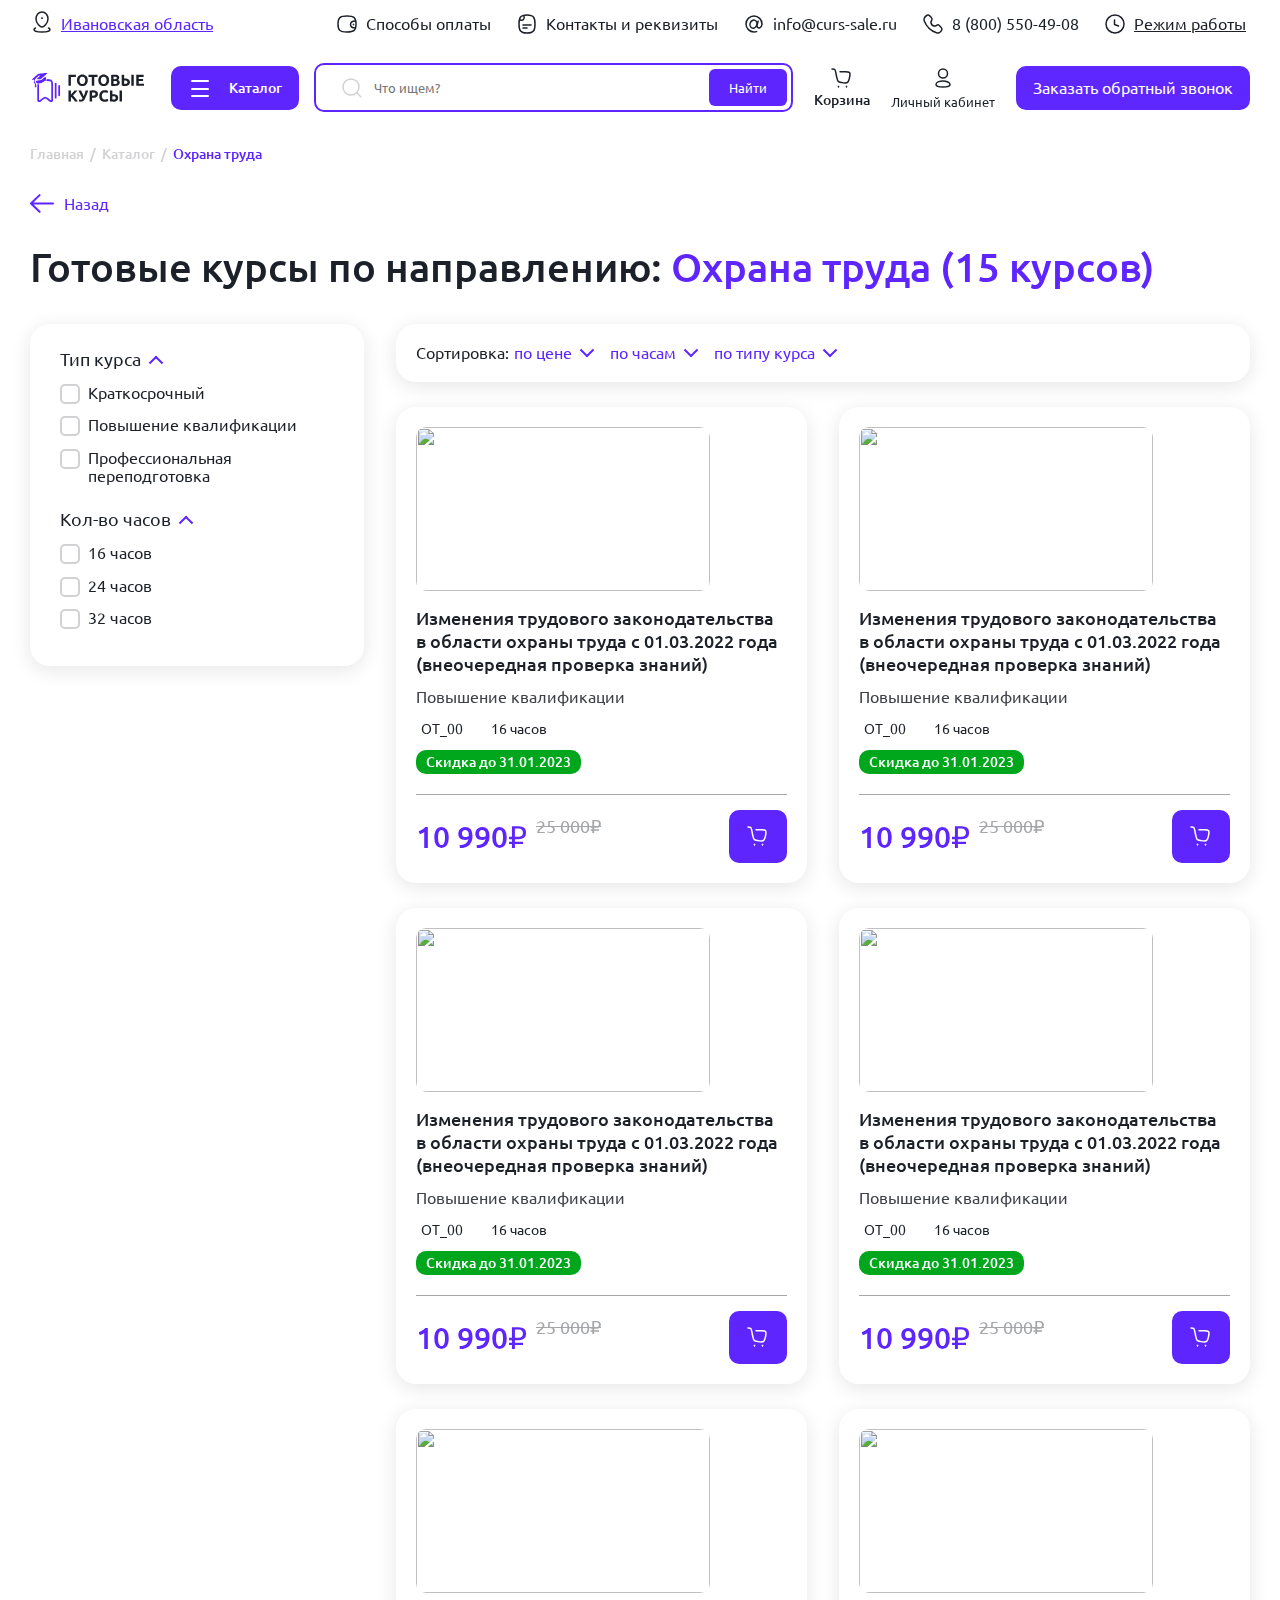
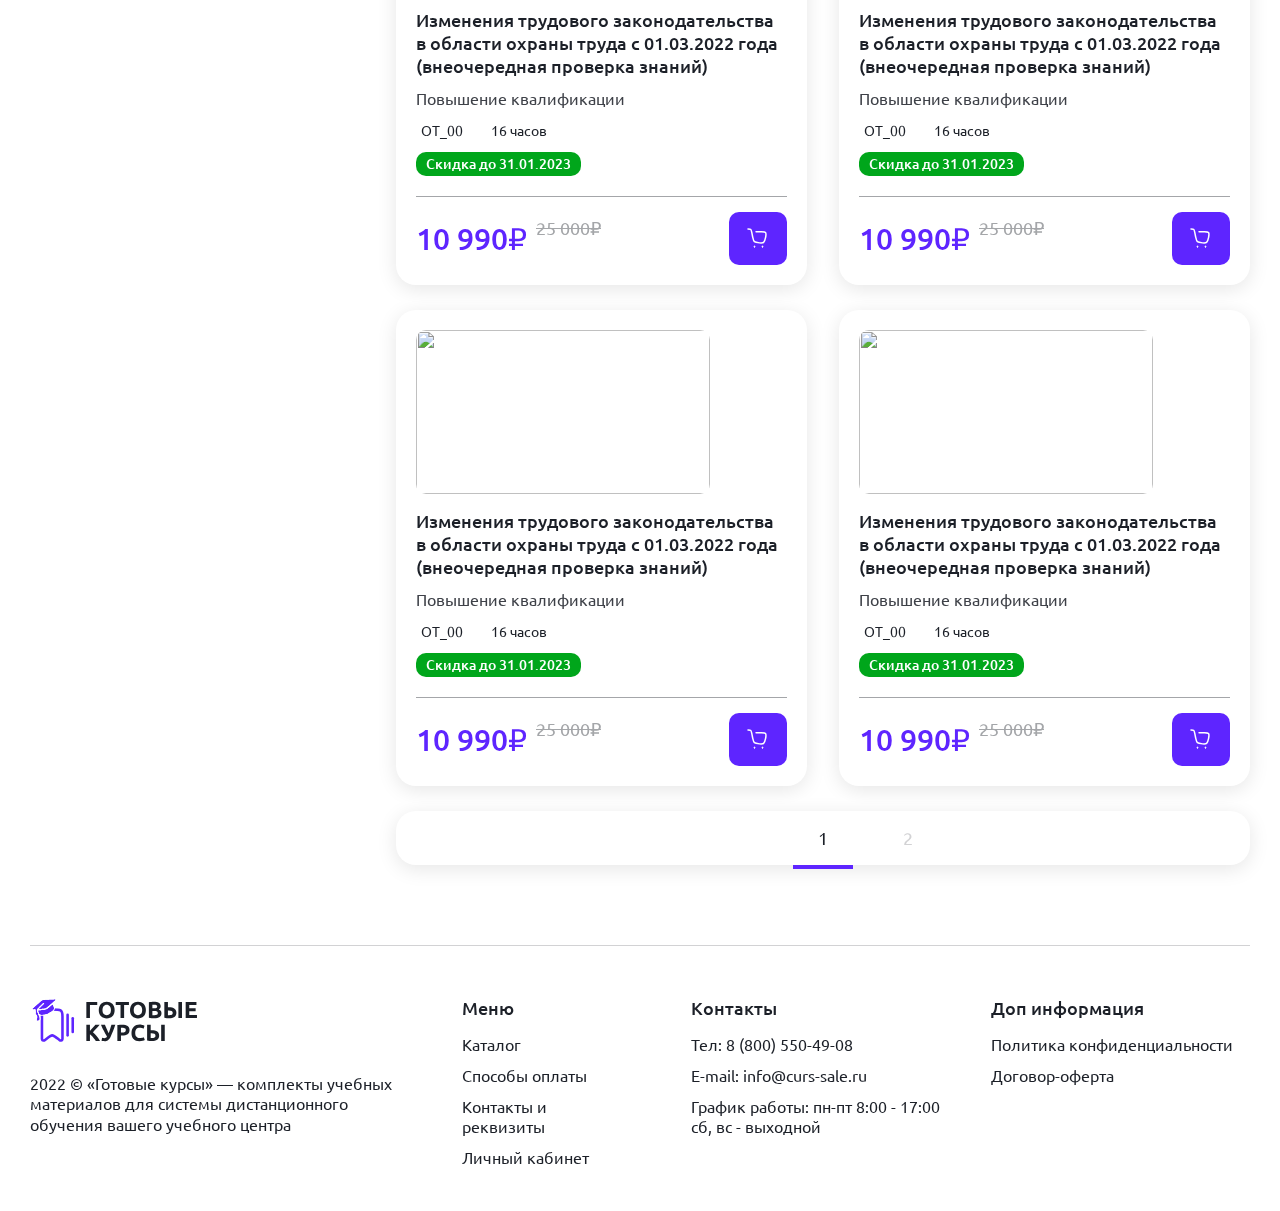
==== category.html @ afb9494a "Add oxrana-truda, catalog, change index" ====
<!-- Сообщаем браузеру как стоит обрабатывать эту страницу -->
<!DOCTYPE html>
<!-- Оболочка документа, указываем язык содержимого -->
<html lang="ru">
<head>
    <meta charset="UTF-8">
    <meta http-equiv="X-UA-Compatible" content="IE=edge">
    <meta name="viewport" content="width=device-width, initial-scale=1.0">
    <link rel="stylesheet" href="css/style.min.css?_v=20230118201226">
    <link rel="stylesheet" href="https://cdn.jsdelivr.net/npm/swiper@8/swiper-bundle.min.css?_v=20230118201226"/>
    <title>Главная</title>
</head>

<body>
    <svg display="none">
        <symbol id="link" viewBox="0 0 20 20" fill="none">
            <g>
                <path
                    d="M8.20533 5C4.44395 5.19142 3.33337 6.61876 3.33337 10.8218C3.33337 15.3678 4.63256 16.6667 9.17972 16.6667C13.3625 16.6667 14.797 15.5676 15 12.1207"
                    stroke-width="1.5" stroke-linecap="round" stroke-linejoin="round" />
                <path d="M10.8334 9.16683L16.6667 3.3335" stroke-width="1.5" stroke-linecap="round"
                    stroke-linejoin="round" />
                <path d="M11.6666 3.3335H16.6666V8.3335" stroke-width="1.5" stroke-linecap="round"
                    stroke-linejoin="round" />
            </g>
        </symbol>
    </svg>
    <svg display="none">
        <symbol id="download" viewBox="0 0 20 20" fill="none">
            <g>
                <path
                    d="M16.6666 11.6666C16.6666 16.25 15.8333 16.6666 9.99998 16.6666C4.16665 16.6666 3.33331 16.25 3.33331 11.6666"
                    stroke-width="1.5" stroke-linecap="round" stroke-linejoin="round" />
                <path d="M10 3.33331L10 12.5" stroke-width="1.5" stroke-linecap="round" stroke-linejoin="round" />
                <path d="M6.66663 9.16663L9.99996 12.5L13.3333 9.16662" stroke-width="1.5" stroke-linecap="round"
                    stroke-linejoin="round" />
            </g>
        </symbol>
    </svg>
    <div class="wrapper">
        <svg display="none">
    <symbol id="location" viewBox="0 0 24 24" fill="none">
        <g>
            <path d="M12 17C13.5 17 18 13.5 18 8.66667C18 5 15.5 2 12 2C8.5 2 6 5 6 8.66667C6 13.5 10.5 17 12 17Z"
                stroke-width="1.5" stroke-linecap="round" stroke-linejoin="round" />
            <path
                d="M12 8.5C12.2761 8.5 12.5 8.27614 12.5 8C12.5 7.72386 12.2761 7.5 12 7.5C11.7239 7.5 11.5 7.72386 11.5 8C11.5 8.27614 11.7239 8.5 12 8.5Z"
                stroke-linecap="round" stroke-linejoin="round" />
            <path
                d="M5.5 18C4.56453 18.4135 4 18.9363 4 19.4592C4 20.899 7.6 22 12 22C16.4 22 20 20.899 20 19.4592C20 18.9363 19.4355 18.4135 18.5 18"
                stroke-width="1.5" stroke-linecap="round" stroke-linejoin="round" />
        </g>
    </symbol>
</svg>
<svg display="none">
    <symbol id="wallet" viewBox="0 0 24 24" fill="none">
        <g>
            <path d="M21 12C21 18.5 19 20 12 20C4.5 20 3 18 3 12C3 5.5 5 4 12 4C19 4 21 5.5 21 12Z" stroke-width="1.5"
                stroke-linecap="round" stroke-linejoin="round" />
            <path d="M20.5 16C18.5 16 15.5 16 15.5 12.5C15.5 9 18.5 9 20.5 9" stroke-width="1.5" stroke-linecap="round"
                stroke-linejoin="round" />
            <circle cx="18.5" cy="12.5" r="0.5" />
        </g>
    </symbol>
</svg>
<svg display="none">
    <symbol id="papper" viewBox="0 0 24 24" fill="none">
        <g>
            <path d="M20 12C20 18 19.1111 21 12 21C4.88889 21 4 18 4 12C4 6 5 3 12 3C19 3 20 6 20 12Z"
                stroke-width="1.5" stroke-linecap="round" stroke-linejoin="round" />
            <path d="M9 4C9 4 9.60457 6.39543 8.5 7.5C7.39543 8.60457 5 8 5 8" stroke-width="1.5" stroke-linecap="round"
                stroke-linejoin="round" />
            <path d="M8 16H12" stroke-width="1.5" stroke-linecap="round" stroke-linejoin="round" />
            <path d="M8 13H16" stroke-width="1.5" stroke-linecap="round" stroke-linejoin="round" />
        </g>
    </symbol>
</svg>
<svg display="none">
    <symbol id="mail" viewBox="0 0 24 24" fill="none">
        <g>
            <path
                d="M14.6 19.6C13.8 19.9 12.9 20 12 20C7.6 20 4 16.4 4 12C4 7.6 7.6 4 12 4C16.4 4 20 7.6 20 12C20 12.3 20 12.5 20 12.8M16.2 9.3C15.1 12.5 14.4 14.1 15.5 15.2C16.7 16.4 19.2 16.2 19.9 12.9M13.0539 8.33156C14.7871 9.05394 15.4859 11.3338 14.6148 13.4238C13.7437 15.5139 11.6326 16.6225 9.89937 15.9002C8.16619 15.1778 7.46734 12.8979 8.33844 10.8079C9.20954 8.71787 11.3207 7.60918 13.0539 8.33156Z"
                stroke-width="1.5" stroke-miterlimit="10" stroke-linecap="round" stroke-linejoin="round" />
        </g>
    </symbol>
</svg>
<svg display="none">
    <symbol id="call" viewBox="0 0 24 24" fill="none">
        <g>
            <path
                d="M15.5187 20.8312C8.99707 18.6339 5.50186 14.6437 3.27588 9.01866C2.7194 7.89365 2.71938 5.08115 6.05833 3.28114C6.89306 2.83114 7.7278 2.83113 8.84079 3.95615C9.95377 5.08116 8.84078 3.95614 9.95377 5.08114C11.2338 6.375 11.0976 7.5 10.875 8.0625C10.6524 8.7375 9.61987 9.35616 9.95377 10.7062C10.2877 12.0562 11.9571 13.8562 13.2927 14.0812C14.6283 14.3062 15.381 13.4625 15.9375 13.125C16.494 12.7875 17.4142 12.6222 18.3011 13.5187C18.75 13.9724 18.8576 14.0812 19.9706 15.2062C21.0836 16.3312 21.2094 17.2442 20.7497 18.0187C19.3125 20.9404 16.8946 21.2948 15.5187 20.8312Z"
                stroke-width="1.5" stroke-linecap="round" stroke-linejoin="round" />
        </g>
    </symbol>
</svg>
<svg display="none">
    <symbol id="cart" viewBox="0 0 24 24" fill="none">
        <g>
            <path d="M10.0265 5.85055C14.5414 5.85055 11.5528 5.85055 15.5751 5.85055C19.5973 5.85055 20.6993 5.85055 19.5973 11.3244C18.48 16.8741 17.3827 17.3097 13.5639 16.8741C7.45837 16.1775 7.84206 15.9843 6.52502 10.2145C4.8782 3 5.96972 3 2 3"  stroke-width="1.5" stroke-linecap="round" stroke-linejoin="round"/>
            <path d="M8.5 21C8.77614 21 9 20.7761 9 20.5C9 20.2239 8.77614 20 8.5 20C8.22386 20 8 20.2239 8 20.5C8 20.7761 8.22386 21 8.5 21Z"   stroke-linecap="round" stroke-linejoin="round"/>
            <path d="M16.5 21C16.7761 21 17 20.7761 17 20.5C17 20.2239 16.7761 20 16.5 20C16.2239 20 16 20.2239 16 20.5C16 20.7761 16.2239 21 16.5 21Z"   stroke-linecap="round" stroke-linejoin="round"/>
        </g>
    </symbol>
</svg>
<svg display="none">
    <symbol id="profile" viewBox="0 0 24 24" fill="none">
        <g>
            <path d="M19 18.5C19 20.0294 16 21 12 21C8 21 5 20.0294 5 18.5C5 16.2692 8.5 15 12 15C15.5 15 19 16.5 19 18.5Z"  stroke-width="1.5" stroke-linecap="round" stroke-linejoin="round"/>
            <path d="M12 12C14.4853 12 16.5 9.98528 16.5 7.5C16.5 5.01472 14.4853 3 12 3C9.51472 3 7.5 5.01472 7.5 7.5C7.5 9.98528 9.51472 12 12 12Z"  stroke-width="1.5" stroke-linecap="round" stroke-linejoin="round"/>
        </g>
    </symbol>
</svg>
<svg display="none">
    <symbol id="time" viewBox="0 0 24 24" fill="none">
        <g>
            <circle cx="12" cy="12" r="9" stroke-width="1.5" stroke-linecap="round" stroke-linejoin="round" />
            <path d="M11.5 8L11.5 12.5L15.5 14" stroke-width="1.5" stroke-linecap="round" stroke-linejoin="round" />
        </g>
    </symbol>
</svg>
<header class="header header__pc">
    <div class="container">
        <div class="header-top">
            <div class="header-top__row">
                <div class="header-top__geo">
                    <button class="header-top__button button-header">
                        <div class="button-header__img">
                            <svg width="24" height="24">
                                <use xlink:href="#location"></use>
                            </svg>
                        </div>
                        <p class="button-header__text searchingBtn">Ивановская область</p>
                    </button>
                </div>
                <nav class="header-top__nav nav-header">
                    <ul class="nav-header__list">
                        <a href="#">
                            <li class="nav-header__item header__link">
                                <svg width="24" height="24">
                                    <use xlink:href="#wallet"></use>
                                </svg>
                                <p>Способы оплаты</p>
                            </li>
                        </a>
                        <a href="#">
                            <li class="nav-header__item header__link">
                                <svg width="24" height="24">
                                    <use xlink:href="#papper"></use>
                                </svg>
                                <p>Контакты и реквизиты</p>
                            </li>
                        </a>
                        <a href="#">
                            <li class="nav-header__item header__link">
                                <svg width="24" height="24">
                                    <use xlink:href="#mail"></use>
                                </svg>
                                <p>info@curs-sale.ru</p>
                            </li>
                        </a>
                        <a href="#">
                            <li class="nav-header__item header__link">
                                <svg width="24" height="24">
                                    <use xlink:href="#call"></use>
                                </svg>
                                <p>8 (800) 550-49-08</p>
                            </li>
                        </a>
                        <button>
                            <li class="nav-header__item header__link timeBtn">
                                <svg width="24" height="24">
                                    <use xlink:href="#time"></use>
                                </svg>
                                <p class="underline">Режим работы</p>
                                <div class="timeBlock block-with-shadow"> 
                                    пн-пт: 06:00 - 21:00
                                    <br />
                                    (выходные с 08:00-20:00)
                                </div>
                            </li>
                        </button>
                    </ul>
                </nav>
            </div>
        </div>
        <div class="header-bottom">
            <div class="header-bottom__row">
                <div class="header-bottom__logo">
                    <img width="114px" height="34.41px" src="img/svgicons/logo.svg" alt="logo">
                </div>
                <div class="header-bottom__catalog">
                    <span>

                    </span>
                    Каталог
                </div>
                <div class="header-bottom__form">
                    <form action="#">
                        <img src="img/svgicons/search.svg" alt="search">
                        <input type="search" placeholder="Что ищем?">
                        <button>Найти</button>
                    </form>
                </div>
                <div class="header-bottom__links">
                    <a href="cart.html" class="header__link">
                        <svg width="24" height="24">
                            <use xlink:href="#cart"></use>
                        </svg>
                        <p>Корзина</p>
                    </a>
                    <button id="profile" href="profile.html" class="header__link profile">
                        <svg width="24" height="24">
                            <use xlink:href="#profile"></use>
                        </svg>
                        <p>Личный кабинет</p>
                    </button>
                </div>
                <div class="header-bottom__callback btn">
                    Заказать обратный звонок
                </div>
            </div>
        </div>
    </div>
</header>
<header class="header header__mobile">
    <div class="container">
        <div class="header__body">
            <div class="header__logo">
                <a href="./index.html">
                    <img width = "114px" height = "34.41px" src="img/svgicons/logo.svg" class="header__logo-img" alt="header-logo">
                </a>
            </div>
            <form action="#" class="header__search">
                <img src="img/svgicons/search.svg" alt="search">
                <input type="search" placeholder="Поиск по сайту">
            </form>
            <div class="header__burger">
                <span>

                </span>
            </div>
            <nav class="header__menu">
                <div class="nav-header__list">
                    <form action="#" class="header__search">
                        <img src="img/svgicons/search.svg" alt="search">
                        <input type="search" placeholder="Поиск по сайту">
                    </form>
                    <button class="header-top__button button-header">
                        <div class="button-header__img">
                            <svg width="24" height="24">
                                <use xlink:href="#location"></use>
                            </svg>
                        </div>
                        <p class="button-header__text searchingBtn">Ивановская область</p>
                    </button>
                    <div class="header-bottom__catalog">
                        <span>

                        </span>
                        Каталог
                    </div>
                    <a href="#">
                        <li class="nav-header__item header__link">
                            <svg width="24" height="24">
                                <use xlink:href="#mail"></use>
                            </svg>
                            <p>info@curs-sale.ru</p>
                        </li>
                    </a>
                    <a href="#">
                        <li class="nav-header__item header__link">
                            <svg width="24" height="24">
                                <use xlink:href="#call"></use>
                            </svg>
                            <p>8 (800) 550-49-08</p>
                        </li>
                    </a>
                    <button>
                        <li class="nav-header__item header__link">
                            <svg width="24" height="24">
                                <use xlink:href="#time"></use>
                            </svg>
                            <p class="underline">Режим работы</p>
                        </li>
                    </button>
                    <div class="header-bottom__callback btn">
                        Заказать обратный звонок
                    </div>
                </div>
            </nav>
        </div>
    </div>
</header>
        <main class="content">
            <div class="crumbs">
                <div class="crumbs__content">
                    <div class="crumbs__row">
                        <a href="index.html">Главная</a>
                        <span>/</span>
                        <a href="catalog.html">Каталог</a>
                        <span>/</span>
                        <p class="text-colored">Охрана труда</p>
                    </div>
                    <a href="catalog.html" class="crumbs__back text-colored">
                        <img src="img/svgicons/left-arrow.svg" width="24px" height="24px" alt="">
                        Назад
                    </a>
                </div>
            </div>
            <section class="courses">
                <div class="courses__row">
                    <h1 class="title courses__title">Готовые курсы по направлению: <span>Охрана труда (15 курсов)</span></h1>
                    <div class="courses__inner">
                        <aside class="courses__aside aside-courses block-with-shadow">
                            <form action="#" class="aside-courses__form">
                                <div>
                                    <p class="aside-courses__title">Тип курса</p>
                                    <div class="aside-courses__checkboxes">
                                        <label class="aside-courses__checkbox">
                                            <input type="checkbox" name="" id="">
                                            <p>Краткосрочный</p>
                                        </label>
                                        <label class="aside-courses__checkbox">
                                            <input type="checkbox" name="" id="">
                                            <p>Повышение квалификации</p>
                                        </label>
                                        <label class="aside-courses__checkbox">
                                            <input type="checkbox" name="" id="">
                                            <p>Профессиональная переподготовка</p>
                                        </label>
                                    </div>
                                </div>
                                <div>
                                    <p class="aside-courses__title">Кол-во часов</p>
                                    <div class="aside-courses__checkboxes">
                                        <label class="aside-courses__checkbox">
                                            <input type="checkbox" name="" id="">
                                            <p>16 часов</p>
                                        </label>
                                        <label class="aside-courses__checkbox">
                                            <input type="checkbox" name="" id="">
                                            <p>24 часов</p>
                                        </label>
                                        <label class="aside-courses__checkbox">
                                            <input type="checkbox" name="" id="">
                                            <p>32 часов</p>
                                        </label>
                                    </div>
                                </div>
                            </form>
                        </aside>
                        <div class="courses__content">
                            <div class="courses__sort block-with-shadow">
                                <p>Сортировка:</p>
                                <p class="text-colored">по цене</p>
                                <p class="text-colored">по часам</p>
                                <p class="text-colored">по типу курса</p>
                            </div>
                            <div class="courses__arcticles">
                                <article class="courses__article article-courses block-with-shadow">
                                    <div class="article-courses__top">
                                        <div class="article-courses__img">
                                            <picture><source srcset="img/catalog/1.webp" type="image/webp"><img src="img/catalog/1.png" alt=""></picture>
                                        </div>
                                        <p class="article-courses__name">Изменения трудового законодательства в области охраны труда с 01.03.2022 года (внеочередная проверка знаний)</p>
                                        <p class="article-courses__type">Повышение квалификации</p>
                                        <div class="article-courses__tags">
                                            <div class="article-courses__tag">
                                                <img src="img/svgicons/time-purple.svg" alt="">
                                                <p>ОТ_00</p>
                                            </div>
                                            <div class="article-courses__tag">
                                                <img src="img/svgicons/tag-purple.svg" alt="">
                                                <p>16 часов</p>
                                            </div>
                                        </div>
                                        <div class="article-courses__sale tag__sale">Скидка до 31.01.2023</div>
                                    </div>
                                    <div class="article-courses__bottom">
                                        <div class="article-courses__prices">
                                            <p class="new-price">10 990₽</p>
                                            <div class="old-price">25 000₽</div>
                                        </div>
                                        <a class="article-courses__purchase btn">
                                            <svg width="24" height="24">
                                                <use xlink:href="#cart"></use>
                                            </svg>
                                        </a>
                                    </div>
                                </article>
                                <article class="courses__article article-courses block-with-shadow">
                                    <div class="article-courses__top">
                                        <div class="article-courses__img">
                                            <picture><source srcset="img/catalog/1.webp" type="image/webp"><img src="img/catalog/1.png" alt=""></picture>
                                        </div>
                                        <p class="article-courses__name">Изменения трудового законодательства в области охраны труда с 01.03.2022 года (внеочередная проверка знаний)</p>
                                        <p class="article-courses__type">Повышение квалификации</p>
                                        <div class="article-courses__tags">
                                            <div class="article-courses__tag">
                                                <img src="img/svgicons/time-purple.svg" alt="">
                                                <p>ОТ_00</p>
                                            </div>
                                            <div class="article-courses__tag">
                                                <img src="img/svgicons/tag-purple.svg" alt="">
                                                <p>16 часов</p>
                                            </div>
                                        </div>
                                        <div class="article-courses__sale tag__sale">Скидка до 31.01.2023</div>
                                    </div>
                                    <div class="article-courses__bottom">
                                        <div class="article-courses__prices">
                                            <p class="new-price">10 990₽</p>
                                            <div class="old-price">25 000₽</div>
                                        </div>
                                        <a class="article-courses__purchase btn">
                                            <svg width="24" height="24">
                                                <use xlink:href="#cart"></use>
                                            </svg>
                                        </a>
                                    </div>
                                </article>
                                <article class="courses__article article-courses block-with-shadow">
                                    <div class="article-courses__top">
                                        <div class="article-courses__img">
                                            <picture><source srcset="img/catalog/1.webp" type="image/webp"><img src="img/catalog/1.png" alt=""></picture>
                                        </div>
                                        <p class="article-courses__name">Изменения трудового законодательства в области охраны труда с 01.03.2022 года (внеочередная проверка знаний)</p>
                                        <p class="article-courses__type">Повышение квалификации</p>
                                        <div class="article-courses__tags">
                                            <div class="article-courses__tag">
                                                <img src="img/svgicons/time-purple.svg" alt="">
                                                <p>ОТ_00</p>
                                            </div>
                                            <div class="article-courses__tag">
                                                <img src="img/svgicons/tag-purple.svg" alt="">
                                                <p>16 часов</p>
                                            </div>
                                        </div>
                                        <div class="article-courses__sale tag__sale">Скидка до 31.01.2023</div>
                                    </div>
                                    <div class="article-courses__bottom">
                                        <div class="article-courses__prices">
                                            <p class="new-price">10 990₽</p>
                                            <div class="old-price">25 000₽</div>
                                        </div>
                                        <a class="article-courses__purchase btn">
                                            <svg width="24" height="24">
                                                <use xlink:href="#cart"></use>
                                            </svg>
                                        </a>
                                    </div>
                                </article>
                                <article class="courses__article article-courses block-with-shadow">
                                    <div class="article-courses__top">
                                        <div class="article-courses__img">
                                            <picture><source srcset="img/catalog/1.webp" type="image/webp"><img src="img/catalog/1.png" alt=""></picture>
                                        </div>
                                        <p class="article-courses__name">Изменения трудового законодательства в области охраны труда с 01.03.2022 года (внеочередная проверка знаний)</p>
                                        <p class="article-courses__type">Повышение квалификации</p>
                                        <div class="article-courses__tags">
                                            <div class="article-courses__tag">
                                                <img src="img/svgicons/time-purple.svg" alt="">
                                                <p>ОТ_00</p>
                                            </div>
                                            <div class="article-courses__tag">
                                                <img src="img/svgicons/tag-purple.svg" alt="">
                                                <p>16 часов</p>
                                            </div>
                                        </div>
                                        <div class="article-courses__sale tag__sale">Скидка до 31.01.2023</div>
                                    </div>
                                    <div class="article-courses__bottom">
                                        <div class="article-courses__prices">
                                            <p class="new-price">10 990₽</p>
                                            <div class="old-price">25 000₽</div>
                                        </div>
                                        <a class="article-courses__purchase btn">
                                            <svg width="24" height="24">
                                                <use xlink:href="#cart"></use>
                                            </svg>
                                        </a>
                                    </div>
                                </article>
                                <article class="courses__article article-courses block-with-shadow">
                                    <div class="article-courses__top">
                                        <div class="article-courses__img">
                                            <picture><source srcset="img/catalog/1.webp" type="image/webp"><img src="img/catalog/1.png" alt=""></picture>
                                        </div>
                                        <p class="article-courses__name">Изменения трудового законодательства в области охраны труда с 01.03.2022 года (внеочередная проверка знаний)</p>
                                        <p class="article-courses__type">Повышение квалификации</p>
                                        <div class="article-courses__tags">
                                            <div class="article-courses__tag">
                                                <img src="img/svgicons/time-purple.svg" alt="">
                                                <p>ОТ_00</p>
                                            </div>
                                            <div class="article-courses__tag">
                                                <img src="img/svgicons/tag-purple.svg" alt="">
                                                <p>16 часов</p>
                                            </div>
                                        </div>
                                        <div class="article-courses__sale tag__sale">Скидка до 31.01.2023</div>
                                    </div>
                                    <div class="article-courses__bottom">
                                        <div class="article-courses__prices">
                                            <p class="new-price">10 990₽</p>
                                            <div class="old-price">25 000₽</div>
                                        </div>
                                        <a class="article-courses__purchase btn">
                                            <svg width="24" height="24">
                                                <use xlink:href="#cart"></use>
                                            </svg>
                                        </a>
                                    </div>
                                </article>
                                <article class="courses__article article-courses block-with-shadow">
                                    <div class="article-courses__top">
                                        <div class="article-courses__img">
                                            <picture><source srcset="img/catalog/1.webp" type="image/webp"><img src="img/catalog/1.png" alt=""></picture>
                                        </div>
                                        <p class="article-courses__name">Изменения трудового законодательства в области охраны труда с 01.03.2022 года (внеочередная проверка знаний)</p>
                                        <p class="article-courses__type">Повышение квалификации</p>
                                        <div class="article-courses__tags">
                                            <div class="article-courses__tag">
                                                <img src="img/svgicons/time-purple.svg" alt="">
                                                <p>ОТ_00</p>
                                            </div>
                                            <div class="article-courses__tag">
                                                <img src="img/svgicons/tag-purple.svg" alt="">
                                                <p>16 часов</p>
                                            </div>
                                        </div>
                                        <div class="article-courses__sale tag__sale">Скидка до 31.01.2023</div>
                                    </div>
                                    <div class="article-courses__bottom">
                                        <div class="article-courses__prices">
                                            <p class="new-price">10 990₽</p>
                                            <div class="old-price">25 000₽</div>
                                        </div>
                                        <a class="article-courses__purchase btn">
                                            <svg width="24" height="24">
                                                <use xlink:href="#cart"></use>
                                            </svg>
                                        </a>
                                    </div>
                                </article>
                                <article class="courses__article article-courses block-with-shadow">
                                    <div class="article-courses__top">
                                        <div class="article-courses__img">
                                            <picture><source srcset="img/catalog/1.webp" type="image/webp"><img src="img/catalog/1.png" alt=""></picture>
                                        </div>
                                        <p class="article-courses__name">Изменения трудового законодательства в области охраны труда с 01.03.2022 года (внеочередная проверка знаний)</p>
                                        <p class="article-courses__type">Повышение квалификации</p>
                                        <div class="article-courses__tags">
                                            <div class="article-courses__tag">
                                                <img src="img/svgicons/time-purple.svg" alt="">
                                                <p>ОТ_00</p>
                                            </div>
                                            <div class="article-courses__tag">
                                                <img src="img/svgicons/tag-purple.svg" alt="">
                                                <p>16 часов</p>
                                            </div>
                                        </div>
                                        <div class="article-courses__sale tag__sale">Скидка до 31.01.2023</div>
                                    </div>
                                    <div class="article-courses__bottom">
                                        <div class="article-courses__prices">
                                            <p class="new-price">10 990₽</p>
                                            <div class="old-price">25 000₽</div>
                                        </div>
                                        <a class="article-courses__purchase btn">
                                            <svg width="24" height="24">
                                                <use xlink:href="#cart"></use>
                                            </svg>
                                        </a>
                                    </div>
                                </article>
                                <article class="courses__article article-courses block-with-shadow">
                                    <div class="article-courses__top">
                                        <div class="article-courses__img">
                                            <picture><source srcset="img/catalog/1.webp" type="image/webp"><img src="img/catalog/1.png" alt=""></picture>
                                        </div>
                                        <p class="article-courses__name">Изменения трудового законодательства в области охраны труда с 01.03.2022 года (внеочередная проверка знаний)</p>
                                        <p class="article-courses__type">Повышение квалификации</p>
                                        <div class="article-courses__tags">
                                            <div class="article-courses__tag">
                                                <img src="img/svgicons/time-purple.svg" alt="">
                                                <p>ОТ_00</p>
                                            </div>
                                            <div class="article-courses__tag">
                                                <img src="img/svgicons/tag-purple.svg" alt="">
                                                <p>16 часов</p>
                                            </div>
                                        </div>
                                        <div class="article-courses__sale tag__sale">Скидка до 31.01.2023</div>
                                    </div>
                                    <div class="article-courses__bottom">
                                        <div class="article-courses__prices">
                                            <p class="new-price">10 990₽</p>
                                            <div class="old-price">25 000₽</div>
                                        </div>
                                        <a class="article-courses__purchase btn">
                                            <svg width="24" height="24">
                                                <use xlink:href="#cart"></use>
                                            </svg>
                                        </a>
                                    </div>
                                </article>
                            </div>
                            <div class="courses__nav nav-courses block-with-shadow">
                                <div class="nav-courses__arrows">
                                    <a href="#">
                                        <img src="img/svgicons/chevrons-left.svg" alt="">
                                    </a>
                                    <a href="#">
                                        <img src="img/svgicons/chevron-left.svg" alt="">
                                    </a>
                                </div>
                                <div class="nav-courses__nums">
                                    <a class="nav-courses__links" href="#"></a>
                                    <a class="nav-courses__links active" href="#">1</a>
                                    <a class="nav-courses__links" href="#">2</a>
                                </div>
                                <div class="nav-courses__arrows">
                                    <a href="#">
                                        <img src="img/svgicons/chevron-right.svg" alt="">
                                    </a>
                                    <a href="#">
                                        <img src="img/svgicons/chevrons-right.svg" alt="">
                                    </a>
                                </div>
                            </div>
                        </div>
                    </div>
                </div>
            </section>
        </main>
        <div class="search block-with-shadow">
            <div class="block-close" id="close">
                <img src="img/svgicons/close.svg" alt="">
            </div>
            <h3 class="search__title">Выберите ваш регион</h3>
            <input class="search__input input" type="search" name="search" id="searchRegion" placeholder="Найти регион">
            <div class="search__row">
                <div class="search__items">
                    <div class="search__item item-search">
                        <p class="item-search__title">A</p>
                        <p class="item-search__region">Алтайский край</p>
                        <p class="item-search__region">Амурская область</p>
                        <p class="item-search__region">Астраханская область</p>
                    </div>
                    <div class="search__item item-search">
                        <p class="item-search__title">A</p>
                        <p class="item-search__region">Алтайский край</p>
                        <p class="item-search__region">Амурская область</p>
                        <p class="item-search__region">Астраханская область</p>
                    </div>
                    <div class="search__item item-search">
                        <p class="item-search__title">A</p>
                        <p class="item-search__region">Алтайский край</p>
                        <p class="item-search__region">Амурская область</p>
                        <p class="item-search__region">Астраханская область</p>
                    </div>
                    <div class="search__item item-search">
                        <p class="item-search__title">A</p>
                        <p class="item-search__region">Алтайский край</p>
                        <p class="item-search__region">Амурская область</p>
                        <p class="item-search__region">Астраханская область</p>
                    </div>
                </div>
                <div class="search__items">
                    <div class="search__item item-search">
                        <p class="item-search__title">A</p>
                        <p class="item-search__region">Алтайский край</p>
                        <p class="item-search__region">Амурская область</p>
                        <p class="item-search__region">Астраханская область</p>
                    </div>
                    <div class="search__item item-search">
                        <p class="item-search__title">A</p>
                        <p class="item-search__region active">Алтайский край</p>
                        <p class="item-search__region">Амурская область</p>
                        <p class="item-search__region">Астраханская область</p>
                    </div>
                    <div class="search__item item-search">
                        <p class="item-search__title">A</p>
                        <p class="item-search__region">Алтайский край</p>
                        <p class="item-search__region">Амурская область</p>
                        <p class="item-search__region">Астраханская область</p>
                    </div>
                    <div class="search__item item-search">
                        <p class="item-search__title">A</p>
                        <p class="item-search__region">Алтайский край</p>
                        <p class="item-search__region">Амурская область</p>
                        <p class="item-search__region">Астраханская область</p>
                    </div>
                    <div class="search__item item-search">
                        <p class="item-search__title">A</p>
                        <p class="item-search__region">Алтайский край</p>
                        <p class="item-search__region">Амурская область</p>
                        <p class="item-search__region">Астраханская область</p>
                    </div>
                    <div class="search__item item-search">
                        <p class="item-search__title">A</p>
                        <p class="item-search__region">Алтайский край</p>
                        <p class="item-search__region">Амурская область</p>
                        <p class="item-search__region">Астраханская область</p>
                    </div>

                </div>
            </div>
        </div>
        <div class="sign-in block-with-shadow">
            <div class="block-close" id="close">
                <img src="img/svgicons/close.svg" alt="">
            </div>
            <h3 class="sign-in__title">Вход в личный кабинет</h3>
            <div class="sign-in__row">
                <form action="#">
                    <input type="email" class="sign-in__input input" placeholder="example@mail.ru">
                    <input type="password" class="sign-in__input input" placeholder="Пароль">
                    <button type="submit" class="sign-in__btn btn">Войти</button>
                </form>
                <div class="sign-in__links">
                    <a class="sign-in__link" href="#">Забыли пароль?</a>
                    <a class="sign-in__link" href="#">Регистрация</a>
                </div>
            </div>
        </div>
        
<footer class="footer footer__pc">
    <div class="container">
        <div class="footer__row">
            <div class="footer__left">
                <div class="footer__about">
                    <div class="footer__logo">
                        <img width="" src="img/svgicons/logo.svg" alt="logo">
                    </div>
                    <p class="footer__text">
                        2022 © «Готовые курсы» — комплекты учебных материалов для системы дистанционного обучения вашего
                        учебного центра
                    </p>
                </div>
            </div>
            <div class="footer__right">
                <div class="footer__nav">
                    <h6 class="footer__title block__title">Меню</h6>
                    <ul class="block__text">
                        <a href="#" class="footer__link">
                            <li>Каталог</li>
                        </a>
                        <a href="#" class="footer__link">
                            <li>Способы оплаты</li>
                        </a>
                        <a href="#" class="footer__link">
                            <li>Контакты и реквизиты</li>
                        </a>
                        <a href="#" class="footer__link">
                            <li>Личный кабинет</li>
                        </a>
                    </ul>
                </div>
                <nav class="footer__contacts">
                    <h6 class="footer__title block__title">Контакты</h6>
                    <div class="block__text">
                        <p class="footer__text">Тел: 8 (800) 550-49-08</p>
                        <p class="footer__text">E-mail: info@curs-sale.ru</p>
                        <p class="footer__text">График работы: пн-пт 8:00 - 17:00 сб, вс - выходной</p>
                    </div>
                </nav>
                <div class="footer__info">
                    <h6 class="footer__title block__title">Доп информация</h6>
                    <div class="block__text">
                        <a href="#" class="footer__link">Политика конфиденциальности</a>
                        <a href="#" class="footer__link">Договор-оферта</a>
                    </div>
                </div>
            </div>
        </div>
    </div>
</footer>

<footer class="footer footer__mobile">
    <div class="container">
        <div class="footer__row">
            <div class="footer__link">
                <svg width="24" height="24">
                    <use xlink:href="#wallet"></use>
                </svg>
                <p>Оплата</p>
            </div>
            <div class="footer__link">
                <svg width="24" height="24">
                    <use xlink:href="#papper"></use>
                </svg>
                <p>Контакты</p>
            </div>
            <div class="footer__link">
                <svg width="24" height="24">
                    <use xlink:href="#cart"></use>
                </svg>
                <p>Корзина</p>
            </div>
            <div class="footer__link">
                <svg width="24" height="24">
                    <use xlink:href="#profile"></use>
                </svg>
                <p>Кабинет</p>
            </div>
    
        </div>
    </div>
</footer>
    </div>

    <script src="https://code.jquery.com/jquery-3.6.0.min.js?_v=20230118201226"></script>
    <script src="https://kit.fontawesome.com/cdd40c5823.js?_v=20230118201226" crossorigin="anonymous"></script>
    <script src="js/app.min.js?_v=20230118201226"></script>
</body>

</html>
---- css/style.min.css ----
@charset "UTF-8";*{padding:0;margin:0;border:0}*,:after,:before{-webkit-box-sizing:border-box;box-sizing:border-box}:active,:focus{outline:0}a:active,a:focus{outline:0}aside,footer,header,nav{display:block}body,html{height:100%;width:100%;font-size:100%;line-height:1;font-size:14px;-ms-text-size-adjust:100%;-moz-text-size-adjust:100%;-webkit-text-size-adjust:100%}button,input,textarea{font-family:inherit}input::-ms-clear{display:none}button{cursor:pointer}button::-moz-focus-inner{padding:0;border:0}a,a:visited{text-decoration:none}a:hover{text-decoration:none}ul li{list-style:none}img{vertical-align:top}h1,h2,h3,h4,h5,h6{font-size:inherit;font-weight:inherit}@font-face{font-family:Ubuntu;font-display:swap;src:url(../fonts/Ubuntu-Medium.woff2) format("woff2"),url(../fonts/Ubuntu-Medium.woff) format("woff");font-weight:500;font-style:normal}@font-face{font-family:Ubuntu;font-display:swap;src:url(../fonts/Ubuntu-Regular.woff2) format("woff2"),url(../fonts/Ubuntu-Regular.woff) format("woff");font-weight:400;font-style:normal}.header{padding:10px 0 0;margin:0 0 35px}.header__link:hover svg{stroke:#7239ff}.header__link:hover p{color:#7239ff}.header__link svg{stroke:#1c2028}.header__link p{color:#1c2028}.header__search{background:#fff}.header-top{position:relative;z-index:4;margin:0 0 26px}.header-top__row{display:-webkit-box;display:-ms-flexbox;display:flex;-webkit-box-pack:justify;-ms-flex-pack:justify;justify-content:space-between;-webkit-box-align:center;-ms-flex-align:center;align-items:center}.header-top__geo{max-width:185px}.header-top__button{display:-webkit-box;display:-ms-flexbox;display:flex;-webkit-box-align:center;-ms-flex-align:center;align-items:center;background:0 0;border:none;gap:7px}.header-top__nav{-webkit-box-flex:1;-ms-flex:1 1 auto;flex:1 1 auto;max-width:915px}.header-bottom{position:relative;z-index:3}.header-bottom__row{display:-webkit-box;display:-ms-flexbox;display:flex;-webkit-box-align:center;-ms-flex-align:center;align-items:center;-webkit-box-pack:justify;-ms-flex-pack:justify;justify-content:space-between}.header-bottom__logo{position:relative;width:114px;height:34.41px;overflow:hidden;margin:0 27px 0 0}.header-bottom__logo img{position:absolute;width:100%;height:100%;top:0;left:0;-o-object-fit:cover;object-fit:cover}.header-bottom__catalog{display:-webkit-box;display:-ms-flexbox;display:flex;-webkit-box-align:center;-ms-flex-align:center;align-items:center;-webkit-box-pack:end;-ms-flex-pack:end;justify-content:flex-end;position:relative;width:128px;height:44px;padding:10px 17px;background:#5e25ff;border-radius:10px;margin:0 15px 0 0;color:#fff}.header-bottom__catalog span{position:absolute;width:18px;height:2px;top:14.5px;left:20px;z-index:2;border-radius:3px;background:#fff}.header-bottom__catalog::after,.header-bottom__catalog::before{content:"";position:absolute;width:18px;height:2px;left:20px;z-index:2;border-radius:3px;background:#fff}.header-bottom__catalog::before{top:22.2px}.header-bottom__catalog::after{top:29.5px}.header-bottom__form{-webkit-box-flex:1;-ms-flex:1 1 auto;flex:1 1 auto;position:relative;max-width:658px;border:2px solid #5e25ff;border-radius:10px;padding:4px;background:#fff;margin:0 21px 0 0}.header-bottom__form form{display:-webkit-box;display:-ms-flexbox;display:flex;-webkit-box-align:center;-ms-flex-align:center;align-items:center;width:100%}.header-bottom__form img{display:block;margin:0 10px 0 20px}.header-bottom__form input{-webkit-box-flex:1;-ms-flex:1 1 auto;flex:1 1 auto}.header-bottom__form button{display:block;position:relative;color:#fff;padding:10px 20px;background:#5e25ff;border-radius:6px;right:0;margin:0 0 0 10px}.header-bottom__links{display:-webkit-box;display:-ms-flexbox;display:flex;gap:21px;margin:0 21px 0 0}.header-bottom__links *{display:-webkit-box;display:-ms-flexbox;display:flex;-webkit-box-align:center;-ms-flex-align:center;align-items:center;-webkit-box-orient:vertical;-webkit-box-direction:normal;-ms-flex-direction:column;flex-direction:column;gap:3px;background:0 0}.header-bottom__callback{position:relative;z-index:2;opacity:.99}.header__link{display:-webkit-box;display:-ms-flexbox;display:flex;-webkit-box-align:center;-ms-flex-align:center;align-items:center;gap:3px;background:0 0}.button-header:hover .button-header__img{stroke:#7239ff}.button-header:hover .button-header__text{color:#7239ff}.button-header.active .button-header__img{stroke:#4007e1}.button-header.active .button-header__text{color:#4007e1}.button-header__img{stroke:#1c2028}.button-header__text{font-size:16px;line-height:15px;text-decoration-line:underline;color:#5e25ff}.nav-header__list{display:-webkit-box;display:-ms-flexbox;display:flex;gap:24px;-webkit-box-align:center;-ms-flex-align:center;align-items:center}.nav-header__list button{background:0 0;border:none}.nav-header__item{display:-webkit-box;display:-ms-flexbox;display:flex;-webkit-box-align:center;-ms-flex-align:center;align-items:center;gap:7px;color:#3e4148;font-weight:400;font-size:16px;line-height:15px}.nav-header__item p.underline{text-decoration:underline}.header__mobile{display:none}.intro{margin:0 0 120px}.intro__row{max-width:1492px;margin:0 auto;z-index:1000;height:100%;padding:0 30px}.intro__service{display:-webkit-box;display:-ms-flexbox;display:flex;padding:25px;gap:45px;border-radius:20px;margin:0 0 20px}.intro__img{position:relative;-webkit-box-flex:0;-ms-flex:0 0 553px;flex:0 0 553px;width:553px;height:336px;overflow:hidden;border-radius:10px}.intro__img img{position:absolute;top:0;left:0;width:100%;height:100%;-o-object-fit:cover;object-fit:cover}.intro__title{font-size:50px;line-height:57px;margin:0 0 15px}.intro__subtitle{font-weight:400;font-size:18px;line-height:130%;margin:0 0 28px}.intro__advantages{display:-webkit-box;display:-ms-flexbox;display:flex;-webkit-box-orient:vertical;-webkit-box-direction:normal;-ms-flex-direction:column;flex-direction:column;gap:16px;margin:0 0 38px}.intro__advantages li{display:-webkit-box;display:-ms-flexbox;display:flex;-webkit-box-align:center;-ms-flex-align:center;align-items:center;gap:13px}.intro__btns{display:-webkit-box;display:-ms-flexbox;display:flex;gap:20px}.intro__info{display:-ms-grid;display:grid;-ms-grid-columns:2.5fr 7.2fr 4fr;grid-template-columns:2.5fr 7.2fr 4fr;gap:28px}.intro__item{display:-webkit-box;display:-ms-flexbox;display:flex;-webkit-box-align:center;-ms-flex-align:center;align-items:center;gap:20px;padding:20px}.item-intro p{font-weight:400;font-size:18px;line-height:130%}.why{margin:0 0 120px}.why__row{max-width:1492px;margin:0 auto;z-index:1000;height:100%;padding:0 30px}.why__title{margin:0 0 88px}.why__items{display:-webkit-box;display:-ms-flexbox;display:flex;-webkit-box-pack:center;-ms-flex-pack:center;justify-content:center;-ms-flex-wrap:wrap;flex-wrap:wrap;-webkit-column-gap:32px;-moz-column-gap:32px;column-gap:32px;row-gap:74px}.why__item{-webkit-box-flex:0;-ms-flex:0 0 456px;flex:0 0 456px;display:-webkit-box;display:-ms-flexbox;display:flex;-webkit-box-orient:vertical;-webkit-box-direction:normal;-ms-flex-direction:column;flex-direction:column;position:relative;-webkit-box-align:center;-ms-flex-align:center;align-items:center;padding:40px 30px 20px 30px;text-align:center}.item-why__img{display:-webkit-box;display:-ms-flexbox;display:flex;position:absolute;-webkit-box-align:center;-ms-flex-align:center;align-items:center;-webkit-box-pack:center;-ms-flex-pack:center;justify-content:center;width:56px;height:56px;top:-30px;background:#5e25ff;border-radius:10px}.item-why__title{font-size:24px;line-height:130%;margin:0 0 10px}.item-why__p{font-weight:400;font-size:18px;line-height:130%}.item-why__p button{display:inline;font-weight:400;font-size:18px;line-height:130%}.clients-who{margin:0 0 120px}.clients-who__row{max-width:1492px;margin:0 auto;z-index:1000;height:100%;padding:0 30px}.clients-who__title{margin:0 0 62px}.clients-who__items{display:-ms-grid;display:grid;grid-template-columns:repeat(auto-fill,minmax(274px,274px));gap:15px}.clients-who__item{display:-webkit-box;display:-ms-flexbox;display:flex;-webkit-box-align:center;-ms-flex-align:center;align-items:center;-webkit-box-pack:center;-ms-flex-pack:center;justify-content:center;position:relative;overflow:hidden;padding:28px;border-radius:10px;min-height:200px}.clients-who__item img{position:absolute;top:0;left:0;width:100%;height:100%;-o-object-fit:cover;object-fit:cover;z-index:1}.clients-who__item::after{content:"";position:absolute;top:0;left:0;width:100%;height:100%;background:#5e25ff;opacity:.65;z-index:2}.clients-who__item p{position:relative;z-index:4;font-size:24px;line-height:28px;text-align:center;color:#fff}.education{margin:0 0 120px}.education__row{max-width:1492px;margin:0 auto;z-index:1000;height:100%;padding:0 30px}.education__title{margin:0 0 30px}.education__subtitle{font-weight:400;font-size:18px;line-height:130%;max-width:760px;text-align:center;margin:0 auto;margin-bottom:50px}.education__subtitle:last-child{margin-bottom:0}.education__items{display:-ms-grid;display:grid;grid-template-columns:repeat(auto-fill,minmax(317px,700px));color:#fff;-webkit-column-gap:32px;-moz-column-gap:32px;column-gap:32px;row-gap:25px;margin:0 0 50px}.education__items a{position:relative}.education__item{display:-webkit-box;display:-ms-flexbox;display:flex;-webkit-box-orient:vertical;-webkit-box-direction:normal;-ms-flex-direction:column;flex-direction:column;-webkit-box-pack:center;-ms-flex-pack:center;justify-content:center;position:relative;border-radius:20px;padding:26px 46px;overflow:hidden;width:100%;height:100%;color:#fff}.education__item img{position:absolute;top:0;left:0;width:100%;height:100%;-o-object-fit:cover;object-fit:cover;z-index:1}.education__item::after{content:"";position:absolute;top:0;left:0;width:100%;height:100%;background:-webkit-gradient(linear,left top,right top,color-stop(45%,#5e25ff),to(rgba(255,255,255,0)));background:-o-linear-gradient(left,#5e25ff 45%,rgba(255,255,255,0) 100%);background:linear-gradient(90deg,#5e25ff 45%,rgba(255,255,255,0) 100%);z-index:2}.education__item h3,.education__item p{position:relative;z-index:4}.education__item p{font-weight:400;font-size:16px;line-height:130%}.education__item p img{width:20px;height:20px;position:static}.education__item h3{font-size:28px;line-height:130%;margin:0 0 10px}.set{margin:0 0 150px}.set__row{max-width:1492px;margin:0 auto;z-index:1000;height:100%;padding:0 30px}.set__title{max-width:600px;margin:0 auto;margin-bottom:20px}.set__form{display:-webkit-box;display:-ms-flexbox;display:flex;-webkit-box-pack:end;-ms-flex-pack:end;justify-content:flex-end;-webkit-box-align:center;-ms-flex-align:center;align-items:center;margin:0 0 17px}.set__form button{background:0 0;text-decoration:underline;font-weight:400;font-size:18px;line-height:130%;color:#5e25ff}.set__form button:hover{color:#7239ff;stroke:#7239ff}.set__form button:active{color:#4007e1;stroke:#4007e1}.set__items{display:-ms-grid;display:grid;grid-template-columns:repeat(auto-fill,minmax(350px,700px));gap:32px;margin:0 0 148px}.set__item{display:-webkit-box;display:-ms-flexbox;display:flex;padding:15px;-webkit-box-shadow:0 4px 20px rgba(0,0,0,.1);box-shadow:0 4px 20px rgba(0,0,0,.1);border-radius:20px}.set__info{display:-webkit-box;display:-ms-flexbox;display:flex;padding:40px}.item-set__img{-webkit-box-flex:0;-ms-flex:0 0 264px;flex:0 0 264px;position:relative;width:264px;height:234px;overflow:hidden;border-radius:20px}.item-set__img img{position:absolute;top:0;left:0;width:100%;height:100%;-o-object-fit:cover;object-fit:cover}.item-set__content{padding:0 0 0 30px}.item-set__content h3{font-size:24px;line-height:130%;margin:0 0 10px}.item-set__content p{font-weight:400;font-size:18px;line-height:130%}.item-set__list{display:-webkit-box;display:-ms-flexbox;display:flex;-webkit-box-orient:vertical;-webkit-box-direction:normal;-ms-flex-direction:column;flex-direction:column;gap:10px;font-weight:400;font-size:18px;line-height:130%}.item-set__list li{list-style:inside}.info-set__title{text-align:left!important;margin:0 0 30px}.info-set__list{display:-webkit-box;display:-ms-flexbox;display:flex;-webkit-box-orient:vertical;-webkit-box-direction:normal;-ms-flex-direction:column;flex-direction:column;gap:20px}.info-set__item{font-weight:400;font-size:18px;line-height:130%;position:relative;padding:0 0 0 30px;background:url(../img/svgicons/paper-purple.svg) no-repeat 0 0}.info-set__img{position:relative;-webkit-box-flex:0;-ms-flex:0 0 455px;flex:0 0 455px;width:455px}.info-set__img img{position:absolute;width:535px;height:550px;top:-80px;left:0}.clients-now{margin:0 0 120px}.clients-now__row{max-width:1492px;margin:0 auto;z-index:1000;height:100%;padding:0 30px}.clients-now__title{margin:0 0 63px}.clients-now__items{display:-webkit-box;display:-ms-flexbox;display:flex;gap:23px}.clients-now__item{display:-webkit-box;display:-ms-flexbox;display:flex;-webkit-box-orient:vertical;-webkit-box-direction:normal;-ms-flex-direction:column;flex-direction:column;max-width:-webkit-fit-content;max-width:-moz-fit-content;max-width:fit-content}.clients-now__img{display:-webkit-box;display:-ms-flexbox;display:flex;-webkit-box-align:center;-ms-flex-align:center;align-items:center;-webkit-box-pack:center;-ms-flex-pack:center;justify-content:center;-webkit-box-flex:1;-ms-flex:1 1 auto;flex:1 1 auto;max-height:90px;margin:0 0 26px}.clients-now p{font-weight:400;font-size:12px;line-height:110%;text-align:center}.slider-reviews{display:-webkit-box;display:-ms-flexbox;display:flex;-webkit-box-orient:vertical;-webkit-box-direction:normal;-ms-flex-direction:column;flex-direction:column;max-width:1492px;margin:0 auto;z-index:1000;padding:0 30px;-webkit-filter:drop-shadow(0 0 15px rgba(0, 0, 0, .1));filter:drop-shadow(0 0 15px rgba(0, 0, 0, .1));position:relative;margin-bottom:120px}.slider-reviews__title{margin:0 0 30px}.slider-reviews__container{margin-bottom:30px;overflow:hidden;padding:30px 0}.slider-reviews__slide{position:relative;height:463px!important;overflow:hidden;-webkit-filter:drop-shadow(0 0 15px rgba(0, 0, 0, .1));filter:drop-shadow(0 0 15px rgba(0, 0, 0, .1));border-radius:10px}.slider-reviews__slide img{position:absolute;width:100%;height:100%;top:0;left:0;-o-object-fit:cover;object-fit:cover}.faq__row{max-width:1492px;margin:0 auto;z-index:1000;height:100%;padding:0 30px}.faq__title{margin:0 0 65px}.faq__container{display:-webkit-box;display:-ms-flexbox;display:flex;gap:30px}.faq__content{display:-webkit-box;display:-ms-flexbox;display:flex;-webkit-box-orient:vertical;-webkit-box-direction:normal;-ms-flex-direction:column;flex-direction:column;gap:15px;-webkit-box-flex:1;-ms-flex:1 1 auto;flex:1 1 auto}.item-faq__title{position:relative;cursor:pointer;background:#fff;-webkit-box-shadow:0 4px 20px rgba(0,0,0,.1);box-shadow:0 4px 20px rgba(0,0,0,.1);border-radius:20px;padding:20px 30px;font-weight:500;font-size:20px;line-height:130%}.item-faq__title::after{content:"+";position:absolute;top:20px;right:25px;color:#1c2028;font-size:30px;font-weight:400}.item-faq__title.faq-active{background:#5e25ff;color:#fff}.item-faq__title.faq-active::after{content:"-";color:#fff}.item-faq__slide{display:none;margin:10px 0 0;padding:20px 30px;background:#fff;-webkit-box-shadow:0 4px 20px rgba(0,0,0,.1);box-shadow:0 4px 20px rgba(0,0,0,.1);border-radius:20px;font-weight:400;font-size:18px;line-height:130%}.faq__aside{-webkit-box-flex:0;-ms-flex:0 0 415px;flex:0 0 415px}.aside-faq__row{padding:20px;text-align:center}.aside-faq__top{padding:0 0 20px;border-bottom:1px solid #d2d2d4;margin:0 0 15px}.aside-faq__title{font-size:28px;line-height:130%;margin:0 0 13px}.aside-faq__subtitle{font-weight:400;font-size:18px;line-height:130%;margin:0 0 20px}.aside-faq a{display:block;font-weight:700;font-size:28px;line-height:130%;margin:0 0 3px}.aside-faq__tip{font-weight:400;font-size:14px;line-height:130%;color:#d2d2d4}.aside-faq__bottom{position:relative}.aside-faq__bottom p{font-weight:400;font-size:16px;line-height:130%;margin:0 0 15px}.aside-faq__btn{width:100%}.deponing{display:none;max-width:1028px;position:fixed;top:50%;left:50%;-webkit-transform:translate(-50%,-50%);-ms-transform:translate(-50%,-50%);transform:translate(-50%,-50%);background:#fff;padding:30px 40px}.deponing__title{text-align:left!important;margin:0 0 25px}.deponing__row{display:-webkit-box;display:-ms-flexbox;display:flex;gap:30px}.deponing__content{font-weight:400;font-size:18px;line-height:130%}.deponing__img{position:relative;-webkit-box-flex:0;-ms-flex:0 0 317px;flex:0 0 317px;width:317px;height:450px;overflow:hidden;border-radius:10px}.deponing__img img{position:absolute;width:100%;height:100%;top:0;left:0;-o-object-fit:cover;object-fit:cover}.search{display:none;position:relative;padding:30px;width:646px;position:fixed;top:50%;left:50%;-webkit-transform:translate(-50%,-50%);-ms-transform:translate(-50%,-50%);transform:translate(-50%,-50%);background:#fff}.search__title{text-align:center;margin:0 auto;font-weight:500;font-size:24px;line-height:130%;margin:0 0 30px}.search__input{padding:10px 14px;margin:0 0 30px}.search__row{display:-webkit-box;display:-ms-flexbox;display:flex;gap:78px;-webkit-box-pack:justify;-ms-flex-pack:justify;justify-content:space-between;padding:0 90px 0 0;height:683px;overflow-y:auto}.search__row::-webkit-scrollbar{width:7px}.search__row::-webkit-scrollbar-track{background:#d2d2d4;opacity:.3;border-radius:10px}.search__row::-webkit-scrollbar-thumb{background:#5e25ff;border-radius:10px}.search__item{font-weight:400;font-size:16px;line-height:130%;margin:0 0 20px}.item-search__title{margin:0 0 20px;color:#5e25ff}.item-search__region.active{color:#5e25ff}.sign-in{display:none;width:455px;height:337px;padding:30px;position:fixed;top:50%;left:50%;-webkit-transform:translate(-50%,-50%);-ms-transform:translate(-50%,-50%);transform:translate(-50%,-50%);background:#fff}.sign-in__title{font-size:28px;line-height:130%;margin:0 0 24px}.sign-in__input{padding:14.5px 14px;margin:0 0 10px}.sign-in__input:last-child{margin:0 0 20px}.sign-in__btn{width:100%;margin:0 0 20px}.sign-in__links{display:-webkit-box;display:-ms-flexbox;display:flex;-webkit-box-pack:justify;-ms-flex-pack:justify;justify-content:space-between}.sign-in__link{font-weight:400;font-size:18px;line-height:130%;text-decoration-line:underline;color:#5e25ff}#timeBtn{position:relative;z-index:4}.timeBlock{display:none;position:absolute;background:#fff;top:39px;right:0;font-weight:400;font-size:12px;line-height:110%;color:#3e4148;padding:10px;width:162px;height:46px}.deponing.popup-active,.search.popup-active,.sign-in.popup-active,.timeBlock.popup-active{display:block;z-index:4}.footer{position:relative;margin:80px 0 0;z-index:2}.footer__row{display:-webkit-box;display:-ms-flexbox;display:flex;position:relative;-webkit-box-pack:justify;-ms-flex-pack:justify;justify-content:space-between;border-top:1px solid #d2d2d4;padding:50px 0 43px 0}.footer__left{-webkit-box-flex:1;-ms-flex:1 1 auto;flex:1 1 auto;max-width:666px}.footer__right{display:-webkit-box;display:-ms-flexbox;display:flex;gap:50px}.footer__about{display:-webkit-box;display:-ms-flexbox;display:flex;-webkit-box-orient:vertical;-webkit-box-direction:normal;-ms-flex-direction:column;flex-direction:column;-webkit-box-flex:0;-ms-flex:0 1 25%;flex:0 1 25%;padding:0 24px 0 0}.footer__about p{max-width:377px;font-weight:400;font-size:16px;line-height:130%}.footer__logo{position:relative;width:167px;height:50px;overflow:hidden;margin:0 0 27px}.footer__logo img{position:absolute;width:100%;height:100%;top:0;left:0;-o-object-fit:cover;object-fit:cover}.footer__img{position:relative;width:60px;height:60px;margin:0 8px 0 0}.footer__img img{position:absolute;top:0;left:0;width:100%;height:100%;-o-object-fit:cover;object-fit:cover}.footer__text{font-weight:400;font-size:16px;line-height:130%}.footer__title{font-weight:500;font-size:18px;line-height:130%;margin:0 0 15px}.footer__nav{-webkit-box-flex:0;-ms-flex:0 1 25%;flex:0 1 25%;padding:0 24px}.footer__link{display:block;margin:0 0 10px 0;-webkit-transition:all ease .1s;-o-transition:all ease .1s;transition:all ease .1s;font-weight:400;font-size:16px;line-height:130%;color:#1c2028}.footer__link:hover{color:#7239ff}.footer__link:active{color:#4007e1}.footer__link:last-child{margin:0}.footer__text{font-weight:400;font-size:16px;line-height:130%;color:#1c2028}.footer__contacts{max-width:250px}.footer__contacts p{margin:0 0 10px}.footer__contacts p:last-child{margin:0}.footer__mobile{display:none}.intro-cart-item{margin:0 0 45px}.intro-cart-item__row{display:-webkit-box;display:-ms-flexbox;display:flex;gap:30px;max-width:1432px;margin:0 auto;z-index:1000;height:100%;padding:30px;-webkit-box-shadow:0 4px 20px rgba(0,0,0,.1);box-shadow:0 4px 20px rgba(0,0,0,.1);border-radius:20px}.intro-cart-item__info{-webkit-box-flex:1;-ms-flex:1 1 auto;flex:1 1 auto;display:-webkit-box;display:-ms-flexbox;display:flex;gap:30px;border-right:1px solid #d2d2d4}.intro-cart-item__img{position:relative;-webkit-box-flex:0;-ms-flex:0 0 389px;flex:0 0 389px;width:389px;height:219px;overflow:hidden;border-radius:16px}.intro-cart-item__img img{position:absolute;width:100%;height:100%;top:0;left:0;-o-object-fit:cover;object-fit:cover}.intro-cart-item__content{-webkit-box-flex:1;-ms-flex:1 1 auto;flex:1 1 auto}.intro-cart-item__tags{display:-webkit-box;display:-ms-flexbox;display:flex;gap:15px;margin:0 0 15px}.intro-cart-item__text{color:#1c2028;font-size:20px;line-height:130%;font-weight:400;margin:0 0 15px}.intro-cart-item__price{display:-webkit-box;display:-ms-flexbox;display:flex;gap:11.5px;-webkit-box-align:end;-ms-flex-align:end;align-items:flex-end;margin:0 0 15px}.intro-cart-item__about{-webkit-box-flex:0;-ms-flex:0 0 330px;flex:0 0 330px;max-width:330px}.intro-cart-item__about p{font-weight:400;font-size:18px;line-height:130%;color:#1c2028}.intro-cart-item__about p span{font-weight:500}.intro-cart-item__title{color:#1c2028;font-size:20px;line-height:130%;margin:0 0 15px}.tabs__row{max-width:1492px;margin:0 auto;z-index:1000;height:100%;padding:0 30px}.tabs__nav{display:-webkit-box;display:-ms-flexbox;display:flex;gap:16px;padding:30px;margin:0 0 45px}.tabs__link{border:2px solid #d2d2d4;border-radius:10px;padding:14.5px 17px;background:0 0;font-weight:400;font-size:16px;line-height:15px;color:#d2d2d4}.tabs__link.tab-active{background:#5e25ff;color:#fff;border:none}.tabs__item{display:none}.tabs__item.tab-active{display:block}.tabs-about{display:none;-ms-grid-columns:.5fr .5fr;grid-template-columns:.5fr .5fr;gap:24px}.tabs-about.tab-active{display:-ms-grid!important;display:grid!important}.tabs-about__item{display:-webkit-box;display:-ms-flexbox;display:flex;-webkit-box-orient:vertical;-webkit-box-direction:normal;-ms-flex-direction:column;flex-direction:column;position:relative;padding:40px 30px 20px 30px}.tabs-about__img{display:-webkit-box;display:-ms-flexbox;display:flex;position:absolute;-webkit-box-align:center;-ms-flex-align:center;align-items:center;-webkit-box-pack:center;-ms-flex-pack:center;justify-content:center;width:56px;height:56px;top:-30px;background:#5e25ff;border-radius:10px}.tabs-about__title{font-size:24px;line-height:130%;margin:0 0 10px}.tabs-about__p{font-weight:400;font-size:18px;line-height:130%}.tabs-about__p button{display:inline;font-weight:400;font-size:18px;line-height:130%}.tabs-about__item__big{display:-webkit-box;display:-ms-flexbox;display:flex;padding:40px;grid-column-start:span 2}.tabs-about__item__big__title{text-align:left!important;margin:0 0 30px}.tabs-about__item__big__list{display:-webkit-box;display:-ms-flexbox;display:flex;-webkit-box-orient:vertical;-webkit-box-direction:normal;-ms-flex-direction:column;flex-direction:column;gap:20px}.tabs-about__item__big__item{font-weight:400;font-size:18px;line-height:130%;position:relative;padding:0 0 0 30px;background:url(../img/svgicons/paper-purple.svg) no-repeat 0 0}.tabs-about__item__big__img{position:relative;-webkit-box-flex:0;-ms-flex:0 0 300px;flex:0 0 300px;width:300px}.tabs-about__item__big__img img{position:absolute;width:302.27px;height:319.54px;top:0;left:0;-o-object-fit:cover;object-fit:cover}.tabs-education{position:relative;padding:30px}.tabs-education__table{width:100%;text-align:center;border-spacing:0;margin:0 0 20px}.tabs-education__table td{white-space:pre-wrap;padding:15px 5px;line-height:13px;vertical-align:middle;border:1px solid #d2d2d4}.tabs-education__table tr{font-weight:400;font-size:16px;line-height:130%}.tabs-education p{font-weight:400;font-size:18px;line-height:130%;color:#1c2028;margin:0 0 15px}.tabs-education p:last-child{margin:0}.tabs-demo{padding:34px}.tabs-demo p{font-weight:400;font-size:18px;line-height:130%;color:#1c2028;margin:0 0 30px}.tabs-demo__items{display:-ms-grid;display:grid;grid-template-columns:repeat(auto-fill,minmax(360px,650px));-webkit-column-gap:45px;-moz-column-gap:45px;column-gap:45px;row-gap:64px}.tabs-demo__item{display:-webkit-box;display:-ms-flexbox;display:flex}.tabs-demo__img{-webkit-box-flex:0;-ms-flex:0 0 264px;flex:0 0 264px;position:relative;width:264px;height:234px;overflow:hidden;border-radius:20px}.tabs-demo__img img{position:absolute;top:0;left:0;width:100%;height:100%;-o-object-fit:cover;object-fit:cover}.tabs-demo__content{padding:0 0 0 30px}.tabs-demo__content h3{font-size:24px;line-height:130%;margin:0 0 10px}.tabs-demo__content p{font-weight:400;font-size:18px;line-height:130%}.tabs-demo__list{display:-webkit-box;display:-ms-flexbox;display:flex;-webkit-box-orient:vertical;-webkit-box-direction:normal;-ms-flex-direction:column;flex-direction:column;gap:10px;font-weight:400;font-size:18px;line-height:130%}.tabs-demo__list li{list-style:inside}.tabs-demo__form{display:-webkit-box;display:-ms-flexbox;display:flex;-webkit-box-pack:start;-ms-flex-pack:start;justify-content:flex-start;-webkit-box-align:center;-ms-flex-align:center;align-items:center}.tabs-demo__form button{position:relative;background:0 0;text-decoration:underline;font-weight:400;font-size:18px;line-height:130%;color:#5e25ff}.tabs-demo__form button:hover{color:#7239ff;stroke:#7239ff}.tabs-demo__form button:active{color:#4007e1;stroke:#4007e1}.tabs-faq{padding:30px}.tabs-faq__title{position:relative;cursor:pointer;background:#fff;border:1px solid #d2d2d4;border-radius:20px;padding:20px 30px;font-weight:500;font-size:20px;line-height:130%}.tabs-faq__title::after{content:"+";position:absolute;top:20px;right:25px;color:#1c2028;font-size:30px;font-weight:400}.tabs-faq__title.faq-active{background:#5e25ff;color:#fff}.tabs-faq__title.faq-active::after{content:"-";color:#fff}.tabs-faq__slide{display:none;margin:10px 0 0;padding:20px 30px;background:#fff;-webkit-box-shadow:0 4px 20px rgba(0,0,0,.1);box-shadow:0 4px 20px rgba(0,0,0,.1);border-radius:20px;font-weight:400;font-size:18px;line-height:130%}.tabs-faq__slide.faq-active{border:1px solid #5e25ff}.tabs-for{padding:30px;font-weight:400;font-size:18px;line-height:130%}.tabs-skill{padding:30px}.tabs-skill p{font-weight:400;font-size:18px;line-height:130%;margin:0 0 15px}.tabs-skill h3{font-size:20px;line-height:130%;margin:0 0 15px}.tabs-skill__list{display:-webkit-box;display:-ms-flexbox;display:flex;-webkit-box-orient:vertical;-webkit-box-direction:normal;-ms-flex-direction:column;flex-direction:column;gap:8px;margin:0 0 30px}.tabs-skill__list:last-child{margin:0}.tabs-skill__list li{font-weight:400;font-size:18px;line-height:130%;list-style:inside}.tabs-ordering{padding:30px}.tabs-ordering__row{display:-webkit-box;display:-ms-flexbox;display:flex;gap:30px}.tabs-ordering p:first-child{font-weight:400;font-size:18px;line-height:130%;margin:0 0 30px}.tabs-ordering__items{-webkit-box-flex:1;-ms-flex:1 1 auto;flex:1 1 auto}.tabs-ordering__item{display:-webkit-box;display:-ms-flexbox;display:flex;-webkit-box-align:center;-ms-flex-align:center;align-items:center;gap:20px;padding:33px 21px;border:2px solid #d2d2d4;border-radius:20px;font-weight:400;font-size:18px;line-height:130%;margin:0 0 20px}.tabs-ordering__item:last-child{margin:0}.tabs-ordering__aside{-webkit-box-flex:0;-ms-flex:0 0 536px;flex:0 0 536px}.aside-tab__row{padding:20px;text-align:center}.aside-tab__top{padding:0 0 20px;border-bottom:1px solid #d2d2d4;margin:0 0 15px}.aside-tab__top a{display:block;font-weight:700;font-size:28px;line-height:130%;margin:0 0 3px}.aside-tab__title{font-size:28px;line-height:130%;margin:0 0 13px}.aside-tab__subtitle{font-weight:400;font-size:18px;line-height:130%;margin:0 0 20px}.aside-tab__tip{font-weight:400;font-size:14px;line-height:130%;color:#d2d2d4}.aside-tab__bottom{position:relative}.aside-tab__bottom p{font-weight:400;font-size:16px;line-height:130%;margin:0 0 15px}.aside-tab__btn{width:100%}:root{--swiper-theme-color:#007aff}.swiper{margin-left:auto;margin-right:auto;position:relative;overflow:hidden;list-style:none;padding:0;z-index:1}.swiper-vertical>.swiper-wrapper{-webkit-box-orient:vertical;-webkit-box-direction:normal;-ms-flex-direction:column;flex-direction:column}.swiper-wrapper{position:relative;width:100%;height:100%;z-index:1;display:-webkit-box;display:-ms-flexbox;display:flex;-webkit-transition-property:-webkit-transform;transition-property:-webkit-transform;-o-transition-property:transform;transition-property:transform;transition-property:transform,-webkit-transform;-webkit-box-sizing:content-box;box-sizing:content-box}.swiper-android .swiper-slide,.swiper-wrapper{-webkit-transform:translate3d(0,0,0);transform:translate3d(0,0,0)}.swiper-pointer-events{-ms-touch-action:pan-y;touch-action:pan-y}.swiper-pointer-events.swiper-vertical{-ms-touch-action:pan-x;touch-action:pan-x}.swiper-slide{-ms-flex-negative:0;flex-shrink:0;width:100%;height:100%;position:relative;-webkit-transition-property:-webkit-transform;transition-property:-webkit-transform;-o-transition-property:transform;transition-property:transform;transition-property:transform,-webkit-transform}.swiper-slide-invisible-blank{visibility:hidden}.swiper-autoheight,.swiper-autoheight .swiper-slide{height:auto}.swiper-autoheight .swiper-wrapper{-webkit-box-align:start;-ms-flex-align:start;align-items:flex-start;-webkit-transition-property:height,-webkit-transform;transition-property:height,-webkit-transform;-o-transition-property:transform,height;transition-property:transform,height;transition-property:transform,height,-webkit-transform}.swiper-backface-hidden .swiper-slide{-webkit-transform:translateZ(0);transform:translateZ(0);-webkit-backface-visibility:hidden;backface-visibility:hidden}.swiper-3d,.swiper-3d.swiper-css-mode .swiper-wrapper{-webkit-perspective:1200px;perspective:1200px}.swiper-3d .swiper-cube-shadow,.swiper-3d .swiper-slide,.swiper-3d .swiper-slide-shadow,.swiper-3d .swiper-slide-shadow-bottom,.swiper-3d .swiper-slide-shadow-left,.swiper-3d .swiper-slide-shadow-right,.swiper-3d .swiper-slide-shadow-top,.swiper-3d .swiper-wrapper{-webkit-transform-style:preserve-3d;transform-style:preserve-3d}.swiper-3d .swiper-slide-shadow,.swiper-3d .swiper-slide-shadow-bottom,.swiper-3d .swiper-slide-shadow-left,.swiper-3d .swiper-slide-shadow-right,.swiper-3d .swiper-slide-shadow-top{position:absolute;left:0;top:0;width:100%;height:100%;pointer-events:none;z-index:10}.swiper-3d .swiper-slide-shadow{background:rgba(0,0,0,.15)}.swiper-3d .swiper-slide-shadow-left{background-image:-webkit-gradient(linear,right top,left top,from(rgba(0,0,0,.5)),to(rgba(0,0,0,0)));background-image:-o-linear-gradient(right,rgba(0,0,0,.5),rgba(0,0,0,0));background-image:linear-gradient(to left,rgba(0,0,0,.5),rgba(0,0,0,0))}.swiper-3d .swiper-slide-shadow-right{background-image:-webkit-gradient(linear,left top,right top,from(rgba(0,0,0,.5)),to(rgba(0,0,0,0)));background-image:-o-linear-gradient(left,rgba(0,0,0,.5),rgba(0,0,0,0));background-image:linear-gradient(to right,rgba(0,0,0,.5),rgba(0,0,0,0))}.swiper-3d .swiper-slide-shadow-top{background-image:-webkit-gradient(linear,left bottom,left top,from(rgba(0,0,0,.5)),to(rgba(0,0,0,0)));background-image:-o-linear-gradient(bottom,rgba(0,0,0,.5),rgba(0,0,0,0));background-image:linear-gradient(to top,rgba(0,0,0,.5),rgba(0,0,0,0))}.swiper-3d .swiper-slide-shadow-bottom{background-image:-webkit-gradient(linear,left top,left bottom,from(rgba(0,0,0,.5)),to(rgba(0,0,0,0)));background-image:-o-linear-gradient(top,rgba(0,0,0,.5),rgba(0,0,0,0));background-image:linear-gradient(to bottom,rgba(0,0,0,.5),rgba(0,0,0,0))}.swiper-css-mode>.swiper-wrapper{overflow:auto;scrollbar-width:none;-ms-overflow-style:none}.swiper-css-mode>.swiper-wrapper::-webkit-scrollbar{display:none}.swiper-css-mode>.swiper-wrapper>.swiper-slide{scroll-snap-align:start start}.swiper-horizontal.swiper-css-mode>.swiper-wrapper{-ms-scroll-snap-type:x mandatory;scroll-snap-type:x mandatory}.swiper-vertical.swiper-css-mode>.swiper-wrapper{-ms-scroll-snap-type:y mandatory;scroll-snap-type:y mandatory}.swiper-centered>.swiper-wrapper::before{content:"";-ms-flex-negative:0;flex-shrink:0;-webkit-box-ordinal-group:10000;-ms-flex-order:9999;order:9999}.swiper-centered.swiper-horizontal>.swiper-wrapper>.swiper-slide:first-child{-webkit-margin-start:var(--swiper-centered-offset-before);margin-inline-start:var(--swiper-centered-offset-before)}.swiper-centered.swiper-horizontal>.swiper-wrapper::before{height:100%;width:var(--swiper-centered-offset-after)}.swiper-centered.swiper-vertical>.swiper-wrapper>.swiper-slide:first-child{-webkit-margin-before:var(--swiper-centered-offset-before);margin-block-start:var(--swiper-centered-offset-before)}.swiper-centered.swiper-vertical>.swiper-wrapper::before{width:100%;height:var(--swiper-centered-offset-after)}.swiper-centered>.swiper-wrapper>.swiper-slide{scroll-snap-align:center center;scroll-snap-stop:always}.swiper-button-next:after,.swiper-button-prev:after{display:none}.swiper-button-prev{left:-60px!important;background:url(../img/svgicons/left-arrow.svg) 0 0/100% no-repeat}.swiper-button-next{right:-60px!important;background:url(../img/svgicons/right-arrow.svg) 0 0/100% no-repeat}.slick-prev.swiper-button-disabled{background:url(../img/svgicons/left-arrow-disabled.svg) 0 0/100% no-repeat}.slick-next.swiper-button-disabled{background:url(../img/svgicons/right-arrow-disabled.svg) 0 0/100% no-repeat}.swiper-pagination-bullet-active{background:#5e25ff!important}.courses__row{max-width:1492px;margin:0 auto;z-index:1000;height:100%;padding:0 30px}.courses__title{text-align:left!important;margin:0 0 35px}.courses__inner{display:-webkit-box;display:-ms-flexbox;display:flex;gap:32px}.courses__aside{-webkit-box-flex:0;-ms-flex:0 0 334px;flex:0 0 334px;width:334px;max-height:342px}.courses__content{-webkit-box-flex:1;-ms-flex:1 1 auto;flex:1 1 auto}.courses__sort{display:-webkit-box;display:-ms-flexbox;display:flex;padding:20px;margin:0 0 25px}.courses__sort p{font-weight:400;font-size:16px;line-height:110%;margin:0 38px 0 0;position:relative}.courses__sort p:first-child{margin:0 5px 0 0}.courses__sort p:first-child::after,.courses__sort p:first-child::before{display:none}.courses__sort p::after,.courses__sort p::before{content:"";position:absolute;width:2px;height:10px;top:4px;background:#5e25ff;-webkit-transition:all .3s ease-in;-o-transition:all .3s ease-in;transition:all .3s ease-in}.courses__sort p::after{right:-19px;-webkit-transform:rotate(45deg);-ms-transform:rotate(45deg);transform:rotate(45deg)}.courses__sort p::before{right:-13px;-webkit-transform:rotate(-45deg);-ms-transform:rotate(-45deg);transform:rotate(-45deg)}.courses__sort p.active::after{-webkit-transform:rotate(-45deg);-ms-transform:rotate(-45deg);transform:rotate(-45deg)}.courses__sort p.active::before{-webkit-transform:rotate(45deg);-ms-transform:rotate(45deg);transform:rotate(45deg)}.courses__arcticles{display:-ms-grid;display:grid;grid-template-columns:repeat(auto-fill,minmax(334px,1fr));row-gap:25px;-webkit-column-gap:32px;-moz-column-gap:32px;column-gap:32px;margin:0 0 25px}.courses__article{display:-webkit-box;display:-ms-flexbox;display:flex;-webkit-box-orient:vertical;-webkit-box-direction:normal;-ms-flex-direction:column;flex-direction:column;-webkit-box-align:center;-ms-flex-align:center;align-items:center;padding:20px}.courses__nav{display:-webkit-box;display:-ms-flexbox;display:flex;-webkit-box-align:center;-ms-flex-align:center;align-items:center;-webkit-box-pack:center;-ms-flex-pack:center;justify-content:center;padding:17px 0;gap:20px}.aside-courses__form{display:-webkit-box;display:-ms-flexbox;display:flex;-webkit-box-orient:vertical;-webkit-box-direction:normal;-ms-flex-direction:column;flex-direction:column;gap:25px;padding:25px 30px}.aside-courses__title{position:relative;font-weight:400;font-size:18px;line-height:110%;margin:0 0 15px;cursor:pointer;max-width:-webkit-fit-content;max-width:-moz-fit-content;max-width:fit-content}.aside-courses__title::after,.aside-courses__title::before{content:"";position:absolute;width:2px;height:10px;top:6px;background:#5e25ff;-webkit-transition:all .3s ease-in;-o-transition:all .3s ease-in;transition:all .3s ease-in}.aside-courses__title::after{right:-19px;-webkit-transform:rotate(45deg);-ms-transform:rotate(45deg);transform:rotate(45deg)}.aside-courses__title::before{right:-13px;-webkit-transform:rotate(-45deg);-ms-transform:rotate(-45deg);transform:rotate(-45deg)}.aside-courses__title.slide-active::after{right:-19px;-webkit-transform:rotate(-45deg);-ms-transform:rotate(-45deg);transform:rotate(-45deg)}.aside-courses__title.slide-active::before{right:-13px;-webkit-transform:rotate(45deg);-ms-transform:rotate(45deg);transform:rotate(45deg)}.aside-courses__checkboxes{display:-webkit-box;display:-ms-flexbox;display:flex;-webkit-box-orient:vertical;-webkit-box-direction:normal;-ms-flex-direction:column;flex-direction:column;gap:15px;margin:0 0 25px}.aside-courses__checkboxes:last-child{margin:0}.aside-courses__checkboxes input{position:absolute;-webkit-appearance:none;-moz-appearance:none;appearance:none}.aside-courses__checkboxes input:checked+p::after{opacity:1}.aside-courses__checkboxes input:checked+p::before{border-color:#5e25ff}.aside-courses__checkbox{display:-webkit-box;display:-ms-flexbox;display:flex;gap:10px;font-weight:400;font-size:16px;line-height:110%;padding:0 0 0 28px;cursor:pointer;position:relative}.aside-courses__checkbox p::before{content:"";position:absolute;width:20px;height:20px;border:2px solid #d2d2d4;border-radius:5px;left:0;top:0;z-index:1}.aside-courses__checkbox p::after{content:"";position:absolute;width:10px;height:10px;background:#5e25ff;border-radius:2px;left:5px;top:5px;z-index:1;opacity:0}.article-courses__top{padding:0 0 20px;border-bottom:1px solid #a4a6a9;margin:0 0 15px}.article-courses__img{position:relative;width:294px;height:164px;border-radius:10px;overflow:hidden;margin:0 0 15px}.article-courses__img img{position:absolute;width:100%;height:100%;top:0;left:0;-o-object-fit:cover;object-fit:cover}.article-courses__name{font-weight:500;font-size:18px;line-height:130%;margin:0 0 10px}.article-courses__type{font-weight:400;font-size:16px;line-height:130%;color:#3e4148;margin:0 0 14px}.article-courses__tags{display:-webkit-box;display:-ms-flexbox;display:flex;gap:23px;margin:0 0 14px}.article-courses__tag{display:-webkit-box;display:-ms-flexbox;display:flex;-webkit-box-align:center;-ms-flex-align:center;align-items:center;gap:5px;font-weight:400;font-size:14px;line-height:15px}.article-courses__tag p{font-weight:400;font-size:14px;line-height:15px}.article-courses__sale{padding:5px 10px;border-radius:10px;max-width:-webkit-fit-content;max-width:-moz-fit-content;max-width:fit-content}.article-courses__bottom{display:-webkit-box;display:-ms-flexbox;display:flex;-webkit-box-pack:justify;-ms-flex-pack:justify;justify-content:space-between;-webkit-box-align:center;-ms-flex-align:center;align-items:center;width:100%}.article-courses__prices{display:-webkit-box;display:-ms-flexbox;display:flex;-webkit-box-align:start;-ms-flex-align:start;align-items:flex-start;gap:9px}.article-courses__purchase{display:-webkit-box;display:-ms-flexbox;display:flex;-webkit-box-align:center;-ms-flex-align:center;align-items:center;-webkit-box-pack:center;-ms-flex-pack:center;justify-content:center;stroke:#fff}.nav-courses__arrows{display:-webkit-box;display:-ms-flexbox;display:flex;gap:50px}.nav-courses__nums{display:-webkit-box;display:-ms-flexbox;display:flex;gap:25px;font-weight:400;font-size:18px;line-height:20px}.nav-courses__links{color:#d2d2d4;width:60px;text-align:center}.nav-courses__links.active{color:#1c2028;position:relative}.nav-courses__links.active::after{content:"";position:absolute;bottom:-21px;left:0;width:100%;height:4px;background:#5e25ff}body{position:relative;font-family:Ubuntu;font-weight:500;margin:0;color:#1c2028;background:#fff}body::-webkit-scrollbar{width:7px}body::-webkit-scrollbar-track{background:#d2d2d4;opacity:.3;border-radius:10px}body::-webkit-scrollbar-thumb{background:#5e25ff;border-radius:10px}.wrapper::after{content:"";position:fixed;top:0;left:0;width:100%;height:100%;background:#1c2028;opacity:0;-webkit-backdrop-filter:blur(2.5px);backdrop-filter:blur(2.5px);z-index:1}.wrapper.popup-active::after{opacity:.2;z-index:3}.wrapper{min-height:100%;overflow:hidden;position:relative;display:-webkit-box;display:-ms-flexbox;display:flex;-webkit-box-orient:vertical;-webkit-box-direction:normal;-ms-flex-direction:column;flex-direction:column}.content{display:-webkit-box;display:-ms-flexbox;display:flex;-webkit-box-orient:vertical;-webkit-box-direction:normal;-ms-flex-direction:column;flex-direction:column;position:relative;-webkit-box-flex:1;-ms-flex:1 1 auto;flex:1 1 auto;padding:0;z-index:2}.container{max-width:1492px;margin:0 auto;z-index:1000;height:100%;padding:0 30px}.btn{background:#5e25ff;border-radius:10px;font-weight:400;font-size:16px;line-height:15px;color:#fff;cursor:pointer;padding:14.5px 17px;-webkit-transition:all .3s ease 0s;-o-transition:all .3s ease 0s;transition:all .3s ease 0s}.btn:hover{background:#7239ff}.btn:active{background:#4007e1}.btn__border{border:2px solid #5e25ff;border-radius:10px;font-weight:400;font-size:16px;line-height:15px;color:#5e25ff;background:#fff;cursor:pointer;padding:14.5px 17px;-webkit-transition:all .3s ease 0s;-o-transition:all .3s ease 0s;transition:all .3s ease 0s}.btn__border:hover{border-color:#7239ff;color:#7239ff}.btn__border:active{border-color:#4007e1;color:#4007e1}.text-colored{position:relative;color:#5e25ff;stroke:#5e25ff}.text-colored svg{position:absolute;right:-25px;top:2px}.text-colored:hover{color:#7239ff;stroke:#7239ff}.text-colored:active{color:#4007e1;stroke:#4007e1}.title{text-align:center;font-size:40px;line-height:110%}.title span{color:#5e25ff}.block-with-shadow{-webkit-box-shadow:0 4px 20px rgba(0,0,0,.1);box-shadow:0 4px 20px rgba(0,0,0,.1);border-radius:20px}.input{width:100%;background:#fff;border:2px solid #d2d2d4;border-radius:10px;font-weight:400;font-size:16px;line-height:130%}.input:focus{border:2px solid #5e25ff}.block-close{position:absolute;width:24px;height:24px;top:18px;right:18px;cursor:pointer}.crumbs{margin:0 0 30px}.crumbs__content{max-width:1492px;margin:0 auto;z-index:1000;height:100%;padding:0 30px}.crumbs__row{display:-webkit-box;display:-ms-flexbox;display:flex;gap:6px}.crumbs__row a,.crumbs__row span{color:#d2d2d4}.crumbs__row a:hover{color:#7239ff}.crumbs__row a:active{color:#4007e1}.crumbs__back{display:-webkit-box;display:-ms-flexbox;display:flex;-webkit-box-align:center;-ms-flex-align:center;align-items:center;gap:10px;font-weight:400;font-size:16px;line-height:15px;margin:30px 0 0}.tag{color:#fff;border-radius:10px;padding:5px 10px;font-weight:400;font-size:14px;line-height:130%}.tag__info{background:#5e25ff;color:#fff}.tag__sale{background-color:#00a61b;color:#fff}.new-price{font-weight:500;font-size:30px;line-height:34px;color:#5e25ff}.old-price{color:#a4a6a9;font-size:18px;line-height:83%;text-decoration:line-through;font-weight:400;padding:0 0 6px}.btn-buy{position:relative;padding:10px 17px;border-radius:10px}.btn-buy__big{display:-webkit-box;display:-ms-flexbox;display:flex;-webkit-box-align:center;-ms-flex-align:center;align-items:center;background:#00a61b;color:#fff;gap:10px}.btn-buy__big svg{stroke:#fff}.btn-buy__big:hover{background:#14ba2f}.btn-buy__big:active{background:#009207}@media only screen and (max-width:992px){.header__burger{display:block;position:relative;width:30px;height:20px;z-index:4}.header__burger span{position:absolute;left:0;width:100%;height:2px;top:9px;background:#5e25ff}.header__burger::after,.header__burger::before{content:"";position:absolute;width:100%;height:2px;left:0;-webkit-transition:all .3s ease-out 0s;-o-transition:all .3s ease-out 0s;transition:all .3s ease-out 0s;z-index:5;background:#5e25ff}.header__burger::before{top:0}.header__burger::after{bottom:0}.header__menu{position:fixed;top:88px;left:0;opacity:0;-webkit-transform:translate(0,-100%);-ms-transform:translate(0,-100%);transform:translate(0,-100%);width:100%;height:100%;font-size:18px;background-color:#f5f5f5;padding:60px 30px 0;-webkit-transition:opacity .4s ease-in .3s,-webkit-transform .3s ease 0s;transition:opacity .4s ease-in .3s,-webkit-transform .3s ease 0s;-o-transition:transform .3s ease 0s,opacity .4s ease-in .3s;transition:transform .3s ease 0s,opacity .4s ease-in .3s;transition:transform .3s ease 0s,opacity .4s ease-in .3s,-webkit-transform .3s ease 0s;z-index:0}.header__menu.burger-active{-webkit-transform:translate(0,0);-ms-transform:translate(0,0);transform:translate(0,0);opacity:1;z-index:0}.header__list{display:-webkit-box;display:-ms-flexbox;display:flex;-webkit-box-orient:vertical;-webkit-box-direction:normal;-ms-flex-direction:column;flex-direction:column;-webkit-box-align:center;-ms-flex-align:center;align-items:center;position:relative}.header__link{margin:0}.header__list li{position:relative;margin:0 0 40px 0;width:100%;text-align:center}.header__info{display:none}.header__btn{display:none}.footer__row{display:-webkit-box;display:-ms-flexbox;display:flex;-webkit-box-orient:vertical;-webkit-box-direction:normal;-ms-flex-direction:column;flex-direction:column}.footer__address,.footer__email,.footer__nav{padding:0}.footer__social{margin:24px 0}.block__text{display:none}.block__title{position:relative;padding:0 0 0 30px;cursor:pointer}.block__title::after,.block__title::before{content:"";width:10px;height:1px;background-color:#fff;top:12.5px;position:absolute;-webkit-transition:all .3s ease 0s;-o-transition:all .3s ease 0s;transition:all .3s ease 0s}.block__title::before{-webkit-transform:rotate(40deg);-ms-transform:rotate(40deg);transform:rotate(40deg);left:0}.block__title::after{-webkit-transform:rotate(-40deg);-ms-transform:rotate(-40deg);transform:rotate(-40deg);left:7px}.block__title.footer-active::before{-webkit-transform:rotate(-40deg);-ms-transform:rotate(-40deg);transform:rotate(-40deg)}.block__title.footer-active::after{-webkit-transform:rotate(40deg);-ms-transform:rotate(40deg);transform:rotate(40deg)}.header__pc{display:none}.header__mobile{display:block;position:fixed;background:#fff;width:100%;top:0;left:0;-webkit-box-shadow:0 4px 50px rgba(47,30,24,.1);box-shadow:0 4px 50px rgba(47,30,24,.1);z-index:10000;padding:20px 0}.header__body{display:-webkit-box;display:-ms-flexbox;display:flex;position:relative;-webkit-box-pack:justify;-ms-flex-pack:justify;justify-content:space-between;-webkit-box-align:center;-ms-flex-align:center;align-items:center;z-index:100;background:#fff}.header__logo,.header__search{position:relative;z-index:3}.header__search{display:-webkit-box;display:-ms-flexbox;display:flex;-webkit-box-align:center;-ms-flex-align:center;align-items:center;gap:8px;border:2px solid #5e25ff;border-radius:10px;padding:10px 14px}.footer__pc{display:none}.footer__mobile{display:block;position:fixed;background:#fff;width:100%;bottom:0;left:0;-webkit-box-shadow:0 4px 50px rgba(47,30,24,.1);box-shadow:0 4px 50px rgba(47,30,24,.1);z-index:10000;padding:10px 0 0}.footer__row{-webkit-box-orient:horizontal;-webkit-box-direction:normal;-ms-flex-direction:row;flex-direction:row;border:none;padding:0 10px}.footer__link{display:-webkit-box;display:-ms-flexbox;display:flex;-webkit-box-orient:vertical;-webkit-box-direction:normal;-ms-flex-direction:column;flex-direction:column;-webkit-box-align:center;-ms-flex-align:center;align-items:center;stroke:#5e25ff}.footer__link svg{margin:0 0 5px}.nav-header__list{-webkit-box-orient:vertical;-webkit-box-direction:normal;-ms-flex-direction:column;flex-direction:column;-webkit-box-align:start;-ms-flex-align:start;align-items:flex-start;margin:0 auto}.header-bottom__catalog{width:136px;padding-right:15px}.wrapper{padding:100px 0}.tabs__nav{display:-ms-grid;display:grid;grid-template-columns:repeat(auto-fill,minmax(150px,1fr))}.tabs__link{white-space:nowrap;overflow:hidden;-o-text-overflow:ellipsis;text-overflow:ellipsis}.intro-cart-item__about{-webkit-box-flex:0;-ms-flex:none;flex:none}.tabs-ordering__row{-webkit-box-orient:vertical;-webkit-box-direction:normal;-ms-flex-direction:column;flex-direction:column}.tabs-ordering__aside{-webkit-box-flex:0;-ms-flex:none;flex:none}.tabs-education__table tbody tr{display:block;margin:0 0 20px}.tabs-education__table tbody tr td:first-child{background:#dfdfdf}.tabs-education__table tbody td{display:block;text-align:right;line-height:1.3}.tabs-education__table tbody td::before{content:attr(data-label);float:left;font-weight:500}.tabs-education__table tbody tr:nth-child(1),.tabs-education__table tbody tr:nth-child(10),.tabs-education__table tbody tr:nth-child(2),.tabs-education__table tbody tr:nth-child(3){display:none}.article-courses__img{margin:0 auto;margin-bottom:15px}.courses__inner{-webkit-box-orient:vertical;-webkit-box-direction:normal;-ms-flex-direction:column;flex-direction:column}.courses__aside{-webkit-box-flex:0;-ms-flex:none;flex:none;width:auto}.aside-courses__form{-webkit-box-orient:horizontal;-webkit-box-direction:normal;-ms-flex-direction:row;flex-direction:row;-webkit-box-pack:justify;-ms-flex-pack:justify;justify-content:space-between}.nav-header__list .header__search{display:block}.deponing,.search{width:92%;height:60%;z-index:5}.intro-cart-item__row{-webkit-box-orient:vertical;-webkit-box-direction:normal;-ms-flex-direction:column;flex-direction:column}}@media only screen and (max-width:768px){.clients-now,.clients-who,.education,.faq,.intro,.set,.why{margin:0 0 40px}.title{font-size:30px}.intro__service{-webkit-box-orient:vertical;-webkit-box-direction:normal;-ms-flex-direction:column;flex-direction:column}.intro__img{width:100%;height:auto}.intro__info{-ms-grid-columns:1fr;grid-template-columns:1fr}.info-set__img{display:none}.clients-who__items{grid-template-columns:repeat(auto-fill,minmax(274px,1fr))}.clients-now__items{display:-ms-grid;display:grid;grid-template-columns:repeat(auto-fill,minmax(276px,1fr))}.clients-now__item{max-width:none;-webkit-box-pack:center;-ms-flex-pack:center;justify-content:center}.faq__row{-webkit-box-orient:vertical;-webkit-box-direction:normal;-ms-flex-direction:column;flex-direction:column}.intro-cart-item__info{-webkit-box-orient:vertical;-webkit-box-direction:normal;-ms-flex-direction:column;flex-direction:column}.intro-cart-item__img{margin:0 auto}.tabs-about.tab-active{display:-webkit-box!important;display:-ms-flexbox!important;display:flex!important;-webkit-box-orient:vertical;-webkit-box-direction:normal;-ms-flex-direction:column;flex-direction:column;gap:40px}.tabs-about__item__big__img{display:none}.deponing__row{height:90%;overflow-y:scroll;-webkit-box-orient:vertical;-webkit-box-direction:normal;-ms-flex-direction:column;flex-direction:column;-webkit-box-align:center;-ms-flex-align:center;align-items:center}.deponing__img{-webkit-box-ordinal-group:0;-ms-flex-order:-1;order:-1}.search__row{overflow-x:hidden;height:300px}}@media only screen and (max-width:580px){.container{padding:0 10px}.intro__service{gap:0}.intro__title{font-size:25px}.intro__img{-webkit-box-flex:0;-ms-flex:none;flex:none;height:200px}.intro__img img{height:auto}.why__item{-webkit-box-flex:1;-ms-flex:1 1 auto;flex:1 1 auto}.set__item{-webkit-box-orient:vertical;-webkit-box-direction:normal;-ms-flex-direction:column;flex-direction:column}.item-set__img{width:auto;margin:0 0 10px}.tabs-demo__item{-webkit-box-orient:vertical;-webkit-box-direction:normal;-ms-flex-direction:column;flex-direction:column;-webkit-box-align:center;-ms-flex-align:center;align-items:center}.tabs-demo__img{margin:0 0 10px}.aside-courses__form{-webkit-box-orient:vertical;-webkit-box-direction:normal;-ms-flex-direction:column;flex-direction:column;-webkit-box-pack:start;-ms-flex-pack:start;justify-content:flex-start}.courses__sort{-webkit-box-orient:vertical;-webkit-box-direction:normal;-ms-flex-direction:column;flex-direction:column;gap:25px}.sign-in{width:100%;height:-webkit-fit-content;height:-moz-fit-content;height:fit-content}}@media only screen and (max-width:378px){.header__search{display:none}}
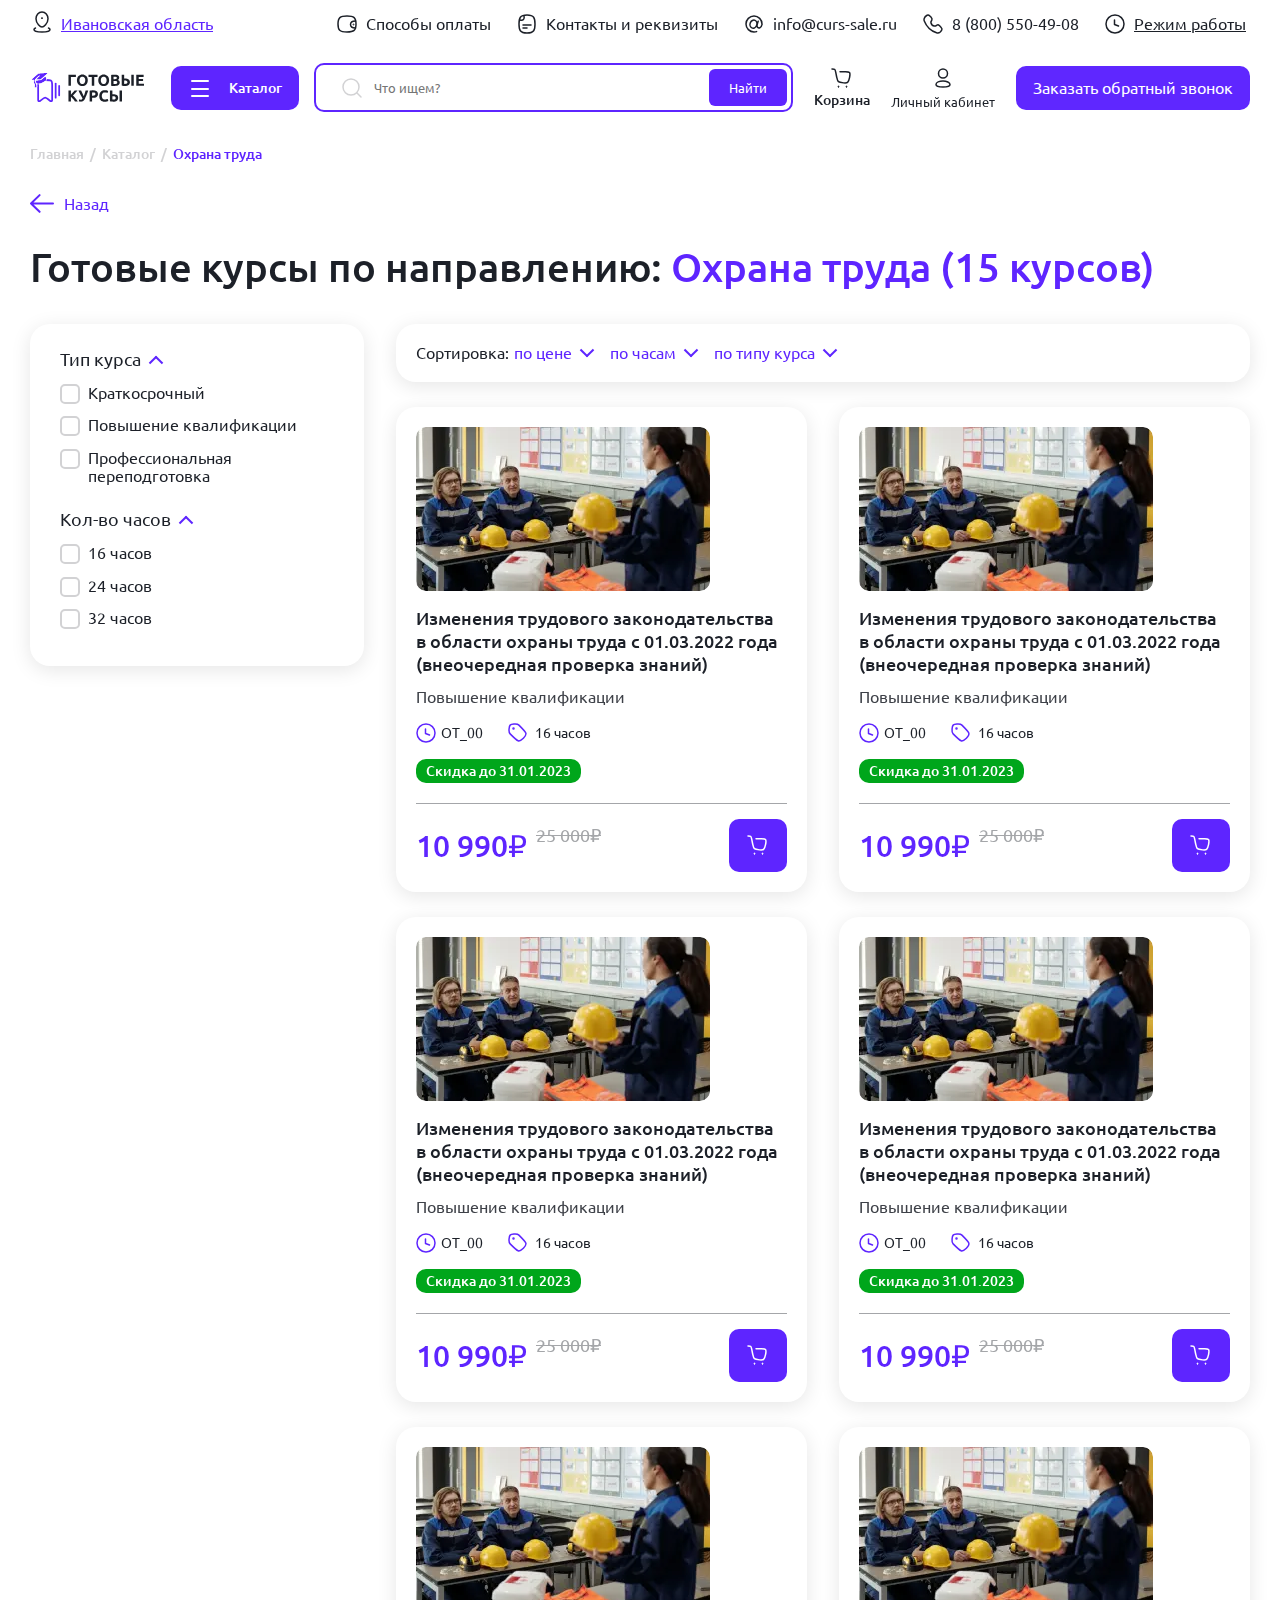
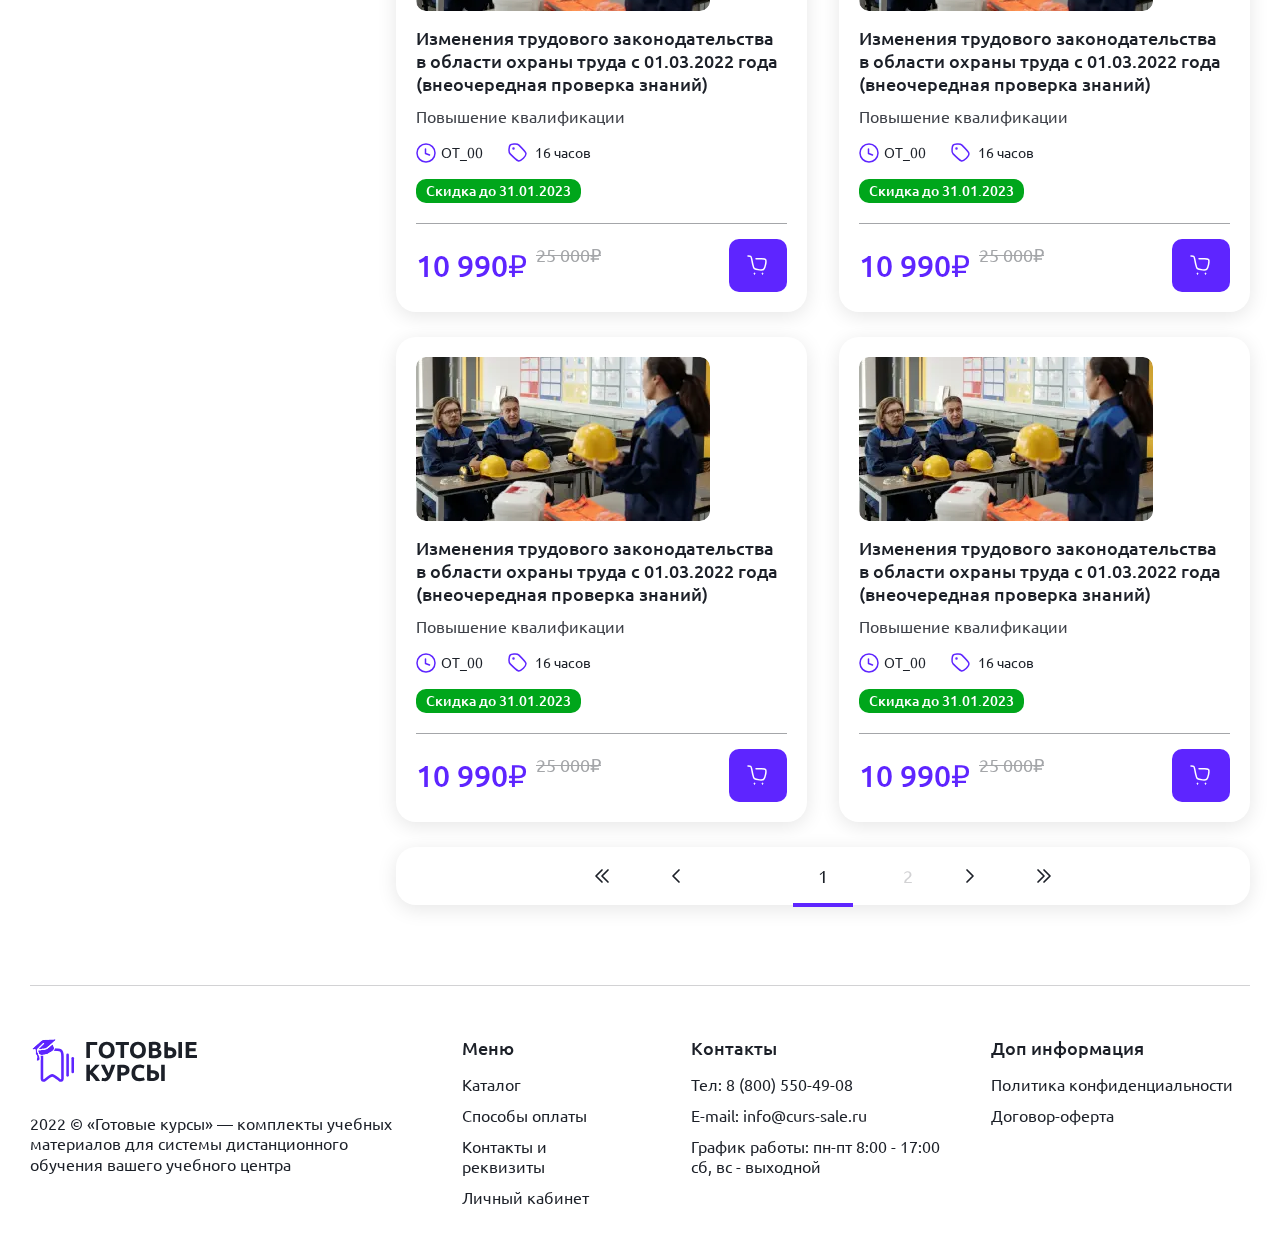
==== commit 8e7ad8dc: "Add callback" ====
--- a/category.html
+++ b/category.html
@@ -6,9 +6,9 @@
     <meta charset="UTF-8">
     <meta http-equiv="X-UA-Compatible" content="IE=edge">
     <meta name="viewport" content="width=device-width, initial-scale=1.0">
-    <link rel="stylesheet" href="css/style.min.css?_v=20230118201226">
-    <link rel="stylesheet" href="https://cdn.jsdelivr.net/npm/swiper@8/swiper-bundle.min.css?_v=20230118201226"/>
-    <title>Главная</title>
+    <link rel="stylesheet" href="css/style.min.css">
+    <link rel="stylesheet" href="https://cdn.jsdelivr.net/npm/swiper@8/swiper-bundle.min.css"/>
+    <title>Категории</title>
 </head>
 
 <body>
@@ -291,6 +291,127 @@
         </div>
     </div>
 </header>
+<div class="search block-with-shadow">
+    <div class="block-close" id="close">
+        <img src="img/svgicons/close.svg" alt="">
+    </div>
+    <h3 class="search__title">Выберите ваш регион</h3>
+    <input class="search__input input" type="search" name="search" id="searchRegion" placeholder="Найти регион">
+    <div class="search__row">
+        <div class="search__items">
+            <div class="search__item item-search">
+                <p class="item-search__title">A</p>
+                <p class="item-search__region">Алтайский край</p>
+                <p class="item-search__region">Амурская область</p>
+                <p class="item-search__region">Астраханская область</p>
+            </div>
+            <div class="search__item item-search">
+                <p class="item-search__title">A</p>
+                <p class="item-search__region">Алтайский край</p>
+                <p class="item-search__region">Амурская область</p>
+                <p class="item-search__region">Астраханская область</p>
+            </div>
+            <div class="search__item item-search">
+                <p class="item-search__title">A</p>
+                <p class="item-search__region">Алтайский край</p>
+                <p class="item-search__region">Амурская область</p>
+                <p class="item-search__region">Астраханская область</p>
+            </div>
+            <div class="search__item item-search">
+                <p class="item-search__title">A</p>
+                <p class="item-search__region">Алтайский край</p>
+                <p class="item-search__region">Амурская область</p>
+                <p class="item-search__region">Астраханская область</p>
+            </div>
+        </div>
+        <div class="search__items">
+            <div class="search__item item-search">
+                <p class="item-search__title">A</p>
+                <p class="item-search__region">Алтайский край</p>
+                <p class="item-search__region">Амурская область</p>
+                <p class="item-search__region">Астраханская область</p>
+            </div>
+            <div class="search__item item-search">
+                <p class="item-search__title">A</p>
+                <p class="item-search__region active">Алтайский край</p>
+                <p class="item-search__region">Амурская область</p>
+                <p class="item-search__region">Астраханская область</p>
+            </div>
+            <div class="search__item item-search">
+                <p class="item-search__title">A</p>
+                <p class="item-search__region">Алтайский край</p>
+                <p class="item-search__region">Амурская область</p>
+                <p class="item-search__region">Астраханская область</p>
+            </div>
+            <div class="search__item item-search">
+                <p class="item-search__title">A</p>
+                <p class="item-search__region">Алтайский край</p>
+                <p class="item-search__region">Амурская область</p>
+                <p class="item-search__region">Астраханская область</p>
+            </div>
+            <div class="search__item item-search">
+                <p class="item-search__title">A</p>
+                <p class="item-search__region">Алтайский край</p>
+                <p class="item-search__region">Амурская область</p>
+                <p class="item-search__region">Астраханская область</p>
+            </div>
+            <div class="search__item item-search">
+                <p class="item-search__title">A</p>
+                <p class="item-search__region">Алтайский край</p>
+                <p class="item-search__region">Амурская область</p>
+                <p class="item-search__region">Астраханская область</p>
+            </div>
+
+        </div>
+    </div>
+</div>
+<div class="sign-in block-with-shadow">
+    <div class="block-close" id="close">
+        <img src="img/svgicons/close.svg" alt="">
+    </div>
+    <h3 class="sign-in__title">Вход в личный кабинет</h3>
+    <div class="sign-in__row">
+        <form action="#">
+            <input type="email" class="sign-in__input input" placeholder="example@mail.ru">
+            <input type="password" class="sign-in__input input" placeholder="Пароль">
+            <button type="submit" class="sign-in__btn btn">Войти</button>
+        </form>
+        <div class="sign-in__links">
+            <a class="sign-in__link" href="#">Забыли пароль?</a>
+            <a class="sign-in__link" href="#">Регистрация</a>
+        </div>
+    </div>
+</div>
+<div class="callback block-with-shadow">
+    <div class="block-close" id="close">
+        <img src="img/svgicons/close.svg" alt="">
+    </div>
+    <h2>Форма заказа</h2>
+    <form action="#" class="callback__form">
+        <input class="callback__input" type="text" placeholder="Ф.И.О. Контактного лица*" required>
+        <input class="callback__input" type="text" placeholder="Emаil*" required>
+        <input class="callback__input" type="tel" placeholder="Телефон*" required>
+        <textarea placeholder="Примечание"></textarea>
+        <label class="file">
+            <input class="custom-file" name="file" type="file">
+            Прикрепить файл
+            <img src="img/svgicons/clip.svg" alt="clip">
+        </label>
+        <p class="callback__tip">* поля обязательны для заполнения</p>
+        <button class="btn callback__send">Отправить</button>
+    </form>
+</div>
+<div class="thanks-ordering block-with-shadow">
+    <div class="block-close" id="close">
+        <img src="img/svgicons/close.svg" alt="">
+    </div>
+    <div class="thanks-ordering__row">
+        <h3>Спасибо за ваш заказ!</h3>
+        <p class="thanks-ordering__strong">Счет на оплату и договор придут на <span class="text-colored">указанный email</span> в ближайшее время.</p>
+        <p class="thanks-ordering__normal">По всем вопросам можете обращаться по тел <span class="text-colored">8(800)-550-49-08</span> или в форму обратной связи</p>
+        <button class="btn thanks-ordering__close">Ок</button>
+    </div>
+</div>
         <main class="content">
             <div class="crumbs">
                 <div class="crumbs__content">
@@ -360,7 +481,7 @@
                                 <article class="courses__article article-courses block-with-shadow">
                                     <div class="article-courses__top">
                                         <div class="article-courses__img">
-                                            <picture><source srcset="img/catalog/1.webp" type="image/webp"><img src="img/catalog/1.png" alt=""></picture>
+                                            <img src="img/catalog/1.webp" alt="">
                                         </div>
                                         <p class="article-courses__name">Изменения трудового законодательства в области охраны труда с 01.03.2022 года (внеочередная проверка знаний)</p>
                                         <p class="article-courses__type">Повышение квалификации</p>
@@ -391,7 +512,7 @@
                                 <article class="courses__article article-courses block-with-shadow">
                                     <div class="article-courses__top">
                                         <div class="article-courses__img">
-                                            <picture><source srcset="img/catalog/1.webp" type="image/webp"><img src="img/catalog/1.png" alt=""></picture>
+                                            <img src="img/catalog/1.webp" alt="">
                                         </div>
                                         <p class="article-courses__name">Изменения трудового законодательства в области охраны труда с 01.03.2022 года (внеочередная проверка знаний)</p>
                                         <p class="article-courses__type">Повышение квалификации</p>
@@ -422,7 +543,7 @@
                                 <article class="courses__article article-courses block-with-shadow">
                                     <div class="article-courses__top">
                                         <div class="article-courses__img">
-                                            <picture><source srcset="img/catalog/1.webp" type="image/webp"><img src="img/catalog/1.png" alt=""></picture>
+                                            <img src="img/catalog/1.webp" alt="">
                                         </div>
                                         <p class="article-courses__name">Изменения трудового законодательства в области охраны труда с 01.03.2022 года (внеочередная проверка знаний)</p>
                                         <p class="article-courses__type">Повышение квалификации</p>
@@ -453,7 +574,7 @@
                                 <article class="courses__article article-courses block-with-shadow">
                                     <div class="article-courses__top">
                                         <div class="article-courses__img">
-                                            <picture><source srcset="img/catalog/1.webp" type="image/webp"><img src="img/catalog/1.png" alt=""></picture>
+                                            <img src="img/catalog/1.webp" alt="">
                                         </div>
                                         <p class="article-courses__name">Изменения трудового законодательства в области охраны труда с 01.03.2022 года (внеочередная проверка знаний)</p>
                                         <p class="article-courses__type">Повышение квалификации</p>
@@ -484,7 +605,7 @@
                                 <article class="courses__article article-courses block-with-shadow">
                                     <div class="article-courses__top">
                                         <div class="article-courses__img">
-                                            <picture><source srcset="img/catalog/1.webp" type="image/webp"><img src="img/catalog/1.png" alt=""></picture>
+                                            <img src="img/catalog/1.webp" alt="">
                                         </div>
                                         <p class="article-courses__name">Изменения трудового законодательства в области охраны труда с 01.03.2022 года (внеочередная проверка знаний)</p>
                                         <p class="article-courses__type">Повышение квалификации</p>
@@ -515,7 +636,7 @@
                                 <article class="courses__article article-courses block-with-shadow">
                                     <div class="article-courses__top">
                                         <div class="article-courses__img">
-                                            <picture><source srcset="img/catalog/1.webp" type="image/webp"><img src="img/catalog/1.png" alt=""></picture>
+                                            <img src="img/catalog/1.webp" alt="">
                                         </div>
                                         <p class="article-courses__name">Изменения трудового законодательства в области охраны труда с 01.03.2022 года (внеочередная проверка знаний)</p>
                                         <p class="article-courses__type">Повышение квалификации</p>
@@ -546,7 +667,7 @@
                                 <article class="courses__article article-courses block-with-shadow">
                                     <div class="article-courses__top">
                                         <div class="article-courses__img">
-                                            <picture><source srcset="img/catalog/1.webp" type="image/webp"><img src="img/catalog/1.png" alt=""></picture>
+                                            <img src="img/catalog/1.webp" alt="">
                                         </div>
                                         <p class="article-courses__name">Изменения трудового законодательства в области охраны труда с 01.03.2022 года (внеочередная проверка знаний)</p>
                                         <p class="article-courses__type">Повышение квалификации</p>
@@ -577,7 +698,7 @@
                                 <article class="courses__article article-courses block-with-shadow">
                                     <div class="article-courses__top">
                                         <div class="article-courses__img">
-                                            <picture><source srcset="img/catalog/1.webp" type="image/webp"><img src="img/catalog/1.png" alt=""></picture>
+                                            <img src="img/catalog/1.webp" alt="">
                                         </div>
                                         <p class="article-courses__name">Изменения трудового законодательства в области охраны труда с 01.03.2022 года (внеочередная проверка знаний)</p>
                                         <p class="article-courses__type">Повышение квалификации</p>
@@ -634,97 +755,6 @@
                 </div>
             </section>
         </main>
-        <div class="search block-with-shadow">
-            <div class="block-close" id="close">
-                <img src="img/svgicons/close.svg" alt="">
-            </div>
-            <h3 class="search__title">Выберите ваш регион</h3>
-            <input class="search__input input" type="search" name="search" id="searchRegion" placeholder="Найти регион">
-            <div class="search__row">
-                <div class="search__items">
-                    <div class="search__item item-search">
-                        <p class="item-search__title">A</p>
-                        <p class="item-search__region">Алтайский край</p>
-                        <p class="item-search__region">Амурская область</p>
-                        <p class="item-search__region">Астраханская область</p>
-                    </div>
-                    <div class="search__item item-search">
-                        <p class="item-search__title">A</p>
-                        <p class="item-search__region">Алтайский край</p>
-                        <p class="item-search__region">Амурская область</p>
-                        <p class="item-search__region">Астраханская область</p>
-                    </div>
-                    <div class="search__item item-search">
-                        <p class="item-search__title">A</p>
-                        <p class="item-search__region">Алтайский край</p>
-                        <p class="item-search__region">Амурская область</p>
-                        <p class="item-search__region">Астраханская область</p>
-                    </div>
-                    <div class="search__item item-search">
-                        <p class="item-search__title">A</p>
-                        <p class="item-search__region">Алтайский край</p>
-                        <p class="item-search__region">Амурская область</p>
-                        <p class="item-search__region">Астраханская область</p>
-                    </div>
-                </div>
-                <div class="search__items">
-                    <div class="search__item item-search">
-                        <p class="item-search__title">A</p>
-                        <p class="item-search__region">Алтайский край</p>
-                        <p class="item-search__region">Амурская область</p>
-                        <p class="item-search__region">Астраханская область</p>
-                    </div>
-                    <div class="search__item item-search">
-                        <p class="item-search__title">A</p>
-                        <p class="item-search__region active">Алтайский край</p>
-                        <p class="item-search__region">Амурская область</p>
-                        <p class="item-search__region">Астраханская область</p>
-                    </div>
-                    <div class="search__item item-search">
-                        <p class="item-search__title">A</p>
-                        <p class="item-search__region">Алтайский край</p>
-                        <p class="item-search__region">Амурская область</p>
-                        <p class="item-search__region">Астраханская область</p>
-                    </div>
-                    <div class="search__item item-search">
-                        <p class="item-search__title">A</p>
-                        <p class="item-search__region">Алтайский край</p>
-                        <p class="item-search__region">Амурская область</p>
-                        <p class="item-search__region">Астраханская область</p>
-                    </div>
-                    <div class="search__item item-search">
-                        <p class="item-search__title">A</p>
-                        <p class="item-search__region">Алтайский край</p>
-                        <p class="item-search__region">Амурская область</p>
-                        <p class="item-search__region">Астраханская область</p>
-                    </div>
-                    <div class="search__item item-search">
-                        <p class="item-search__title">A</p>
-                        <p class="item-search__region">Алтайский край</p>
-                        <p class="item-search__region">Амурская область</p>
-                        <p class="item-search__region">Астраханская область</p>
-                    </div>
-
-                </div>
-            </div>
-        </div>
-        <div class="sign-in block-with-shadow">
-            <div class="block-close" id="close">
-                <img src="img/svgicons/close.svg" alt="">
-            </div>
-            <h3 class="sign-in__title">Вход в личный кабинет</h3>
-            <div class="sign-in__row">
-                <form action="#">
-                    <input type="email" class="sign-in__input input" placeholder="example@mail.ru">
-                    <input type="password" class="sign-in__input input" placeholder="Пароль">
-                    <button type="submit" class="sign-in__btn btn">Войти</button>
-                </form>
-                <div class="sign-in__links">
-                    <a class="sign-in__link" href="#">Забыли пароль?</a>
-                    <a class="sign-in__link" href="#">Регистрация</a>
-                </div>
-            </div>
-        </div>
         
 <footer class="footer footer__pc">
     <div class="container">
@@ -811,9 +841,9 @@
 </footer>
     </div>
 
-    <script src="https://code.jquery.com/jquery-3.6.0.min.js?_v=20230118201226"></script>
-    <script src="https://kit.fontawesome.com/cdd40c5823.js?_v=20230118201226" crossorigin="anonymous"></script>
-    <script src="js/app.min.js?_v=20230118201226"></script>
+    <script src="https://code.jquery.com/jquery-3.6.0.min.js"></script>
+    <script src="https://kit.fontawesome.com/cdd40c5823.js" crossorigin="anonymous"></script>
+    <script src="js/app.min.js"></script>
 </body>
 
 </html>--- a/css/style.min.css
+++ b/css/style.min.css
@@ -1 +1,2854 @@
-@charset "UTF-8";*{padding:0;margin:0;border:0}*,:after,:before{-webkit-box-sizing:border-box;box-sizing:border-box}:active,:focus{outline:0}a:active,a:focus{outline:0}aside,footer,header,nav{display:block}body,html{height:100%;width:100%;font-size:100%;line-height:1;font-size:14px;-ms-text-size-adjust:100%;-moz-text-size-adjust:100%;-webkit-text-size-adjust:100%}button,input,textarea{font-family:inherit}input::-ms-clear{display:none}button{cursor:pointer}button::-moz-focus-inner{padding:0;border:0}a,a:visited{text-decoration:none}a:hover{text-decoration:none}ul li{list-style:none}img{vertical-align:top}h1,h2,h3,h4,h5,h6{font-size:inherit;font-weight:inherit}@font-face{font-family:Ubuntu;font-display:swap;src:url(../fonts/Ubuntu-Medium.woff2) format("woff2"),url(../fonts/Ubuntu-Medium.woff) format("woff");font-weight:500;font-style:normal}@font-face{font-family:Ubuntu;font-display:swap;src:url(../fonts/Ubuntu-Regular.woff2) format("woff2"),url(../fonts/Ubuntu-Regular.woff) format("woff");font-weight:400;font-style:normal}.header{padding:10px 0 0;margin:0 0 35px}.header__link:hover svg{stroke:#7239ff}.header__link:hover p{color:#7239ff}.header__link svg{stroke:#1c2028}.header__link p{color:#1c2028}.header__search{background:#fff}.header-top{position:relative;z-index:4;margin:0 0 26px}.header-top__row{display:-webkit-box;display:-ms-flexbox;display:flex;-webkit-box-pack:justify;-ms-flex-pack:justify;justify-content:space-between;-webkit-box-align:center;-ms-flex-align:center;align-items:center}.header-top__geo{max-width:185px}.header-top__button{display:-webkit-box;display:-ms-flexbox;display:flex;-webkit-box-align:center;-ms-flex-align:center;align-items:center;background:0 0;border:none;gap:7px}.header-top__nav{-webkit-box-flex:1;-ms-flex:1 1 auto;flex:1 1 auto;max-width:915px}.header-bottom{position:relative;z-index:3}.header-bottom__row{display:-webkit-box;display:-ms-flexbox;display:flex;-webkit-box-align:center;-ms-flex-align:center;align-items:center;-webkit-box-pack:justify;-ms-flex-pack:justify;justify-content:space-between}.header-bottom__logo{position:relative;width:114px;height:34.41px;overflow:hidden;margin:0 27px 0 0}.header-bottom__logo img{position:absolute;width:100%;height:100%;top:0;left:0;-o-object-fit:cover;object-fit:cover}.header-bottom__catalog{display:-webkit-box;display:-ms-flexbox;display:flex;-webkit-box-align:center;-ms-flex-align:center;align-items:center;-webkit-box-pack:end;-ms-flex-pack:end;justify-content:flex-end;position:relative;width:128px;height:44px;padding:10px 17px;background:#5e25ff;border-radius:10px;margin:0 15px 0 0;color:#fff}.header-bottom__catalog span{position:absolute;width:18px;height:2px;top:14.5px;left:20px;z-index:2;border-radius:3px;background:#fff}.header-bottom__catalog::after,.header-bottom__catalog::before{content:"";position:absolute;width:18px;height:2px;left:20px;z-index:2;border-radius:3px;background:#fff}.header-bottom__catalog::before{top:22.2px}.header-bottom__catalog::after{top:29.5px}.header-bottom__form{-webkit-box-flex:1;-ms-flex:1 1 auto;flex:1 1 auto;position:relative;max-width:658px;border:2px solid #5e25ff;border-radius:10px;padding:4px;background:#fff;margin:0 21px 0 0}.header-bottom__form form{display:-webkit-box;display:-ms-flexbox;display:flex;-webkit-box-align:center;-ms-flex-align:center;align-items:center;width:100%}.header-bottom__form img{display:block;margin:0 10px 0 20px}.header-bottom__form input{-webkit-box-flex:1;-ms-flex:1 1 auto;flex:1 1 auto}.header-bottom__form button{display:block;position:relative;color:#fff;padding:10px 20px;background:#5e25ff;border-radius:6px;right:0;margin:0 0 0 10px}.header-bottom__links{display:-webkit-box;display:-ms-flexbox;display:flex;gap:21px;margin:0 21px 0 0}.header-bottom__links *{display:-webkit-box;display:-ms-flexbox;display:flex;-webkit-box-align:center;-ms-flex-align:center;align-items:center;-webkit-box-orient:vertical;-webkit-box-direction:normal;-ms-flex-direction:column;flex-direction:column;gap:3px;background:0 0}.header-bottom__callback{position:relative;z-index:2;opacity:.99}.header__link{display:-webkit-box;display:-ms-flexbox;display:flex;-webkit-box-align:center;-ms-flex-align:center;align-items:center;gap:3px;background:0 0}.button-header:hover .button-header__img{stroke:#7239ff}.button-header:hover .button-header__text{color:#7239ff}.button-header.active .button-header__img{stroke:#4007e1}.button-header.active .button-header__text{color:#4007e1}.button-header__img{stroke:#1c2028}.button-header__text{font-size:16px;line-height:15px;text-decoration-line:underline;color:#5e25ff}.nav-header__list{display:-webkit-box;display:-ms-flexbox;display:flex;gap:24px;-webkit-box-align:center;-ms-flex-align:center;align-items:center}.nav-header__list button{background:0 0;border:none}.nav-header__item{display:-webkit-box;display:-ms-flexbox;display:flex;-webkit-box-align:center;-ms-flex-align:center;align-items:center;gap:7px;color:#3e4148;font-weight:400;font-size:16px;line-height:15px}.nav-header__item p.underline{text-decoration:underline}.header__mobile{display:none}.intro{margin:0 0 120px}.intro__row{max-width:1492px;margin:0 auto;z-index:1000;height:100%;padding:0 30px}.intro__service{display:-webkit-box;display:-ms-flexbox;display:flex;padding:25px;gap:45px;border-radius:20px;margin:0 0 20px}.intro__img{position:relative;-webkit-box-flex:0;-ms-flex:0 0 553px;flex:0 0 553px;width:553px;height:336px;overflow:hidden;border-radius:10px}.intro__img img{position:absolute;top:0;left:0;width:100%;height:100%;-o-object-fit:cover;object-fit:cover}.intro__title{font-size:50px;line-height:57px;margin:0 0 15px}.intro__subtitle{font-weight:400;font-size:18px;line-height:130%;margin:0 0 28px}.intro__advantages{display:-webkit-box;display:-ms-flexbox;display:flex;-webkit-box-orient:vertical;-webkit-box-direction:normal;-ms-flex-direction:column;flex-direction:column;gap:16px;margin:0 0 38px}.intro__advantages li{display:-webkit-box;display:-ms-flexbox;display:flex;-webkit-box-align:center;-ms-flex-align:center;align-items:center;gap:13px}.intro__btns{display:-webkit-box;display:-ms-flexbox;display:flex;gap:20px}.intro__info{display:-ms-grid;display:grid;-ms-grid-columns:2.5fr 7.2fr 4fr;grid-template-columns:2.5fr 7.2fr 4fr;gap:28px}.intro__item{display:-webkit-box;display:-ms-flexbox;display:flex;-webkit-box-align:center;-ms-flex-align:center;align-items:center;gap:20px;padding:20px}.item-intro p{font-weight:400;font-size:18px;line-height:130%}.why{margin:0 0 120px}.why__row{max-width:1492px;margin:0 auto;z-index:1000;height:100%;padding:0 30px}.why__title{margin:0 0 88px}.why__items{display:-webkit-box;display:-ms-flexbox;display:flex;-webkit-box-pack:center;-ms-flex-pack:center;justify-content:center;-ms-flex-wrap:wrap;flex-wrap:wrap;-webkit-column-gap:32px;-moz-column-gap:32px;column-gap:32px;row-gap:74px}.why__item{-webkit-box-flex:0;-ms-flex:0 0 456px;flex:0 0 456px;display:-webkit-box;display:-ms-flexbox;display:flex;-webkit-box-orient:vertical;-webkit-box-direction:normal;-ms-flex-direction:column;flex-direction:column;position:relative;-webkit-box-align:center;-ms-flex-align:center;align-items:center;padding:40px 30px 20px 30px;text-align:center}.item-why__img{display:-webkit-box;display:-ms-flexbox;display:flex;position:absolute;-webkit-box-align:center;-ms-flex-align:center;align-items:center;-webkit-box-pack:center;-ms-flex-pack:center;justify-content:center;width:56px;height:56px;top:-30px;background:#5e25ff;border-radius:10px}.item-why__title{font-size:24px;line-height:130%;margin:0 0 10px}.item-why__p{font-weight:400;font-size:18px;line-height:130%}.item-why__p button{display:inline;font-weight:400;font-size:18px;line-height:130%}.clients-who{margin:0 0 120px}.clients-who__row{max-width:1492px;margin:0 auto;z-index:1000;height:100%;padding:0 30px}.clients-who__title{margin:0 0 62px}.clients-who__items{display:-ms-grid;display:grid;grid-template-columns:repeat(auto-fill,minmax(274px,274px));gap:15px}.clients-who__item{display:-webkit-box;display:-ms-flexbox;display:flex;-webkit-box-align:center;-ms-flex-align:center;align-items:center;-webkit-box-pack:center;-ms-flex-pack:center;justify-content:center;position:relative;overflow:hidden;padding:28px;border-radius:10px;min-height:200px}.clients-who__item img{position:absolute;top:0;left:0;width:100%;height:100%;-o-object-fit:cover;object-fit:cover;z-index:1}.clients-who__item::after{content:"";position:absolute;top:0;left:0;width:100%;height:100%;background:#5e25ff;opacity:.65;z-index:2}.clients-who__item p{position:relative;z-index:4;font-size:24px;line-height:28px;text-align:center;color:#fff}.education{margin:0 0 120px}.education__row{max-width:1492px;margin:0 auto;z-index:1000;height:100%;padding:0 30px}.education__title{margin:0 0 30px}.education__subtitle{font-weight:400;font-size:18px;line-height:130%;max-width:760px;text-align:center;margin:0 auto;margin-bottom:50px}.education__subtitle:last-child{margin-bottom:0}.education__items{display:-ms-grid;display:grid;grid-template-columns:repeat(auto-fill,minmax(317px,700px));color:#fff;-webkit-column-gap:32px;-moz-column-gap:32px;column-gap:32px;row-gap:25px;margin:0 0 50px}.education__items a{position:relative}.education__item{display:-webkit-box;display:-ms-flexbox;display:flex;-webkit-box-orient:vertical;-webkit-box-direction:normal;-ms-flex-direction:column;flex-direction:column;-webkit-box-pack:center;-ms-flex-pack:center;justify-content:center;position:relative;border-radius:20px;padding:26px 46px;overflow:hidden;width:100%;height:100%;color:#fff}.education__item img{position:absolute;top:0;left:0;width:100%;height:100%;-o-object-fit:cover;object-fit:cover;z-index:1}.education__item::after{content:"";position:absolute;top:0;left:0;width:100%;height:100%;background:-webkit-gradient(linear,left top,right top,color-stop(45%,#5e25ff),to(rgba(255,255,255,0)));background:-o-linear-gradient(left,#5e25ff 45%,rgba(255,255,255,0) 100%);background:linear-gradient(90deg,#5e25ff 45%,rgba(255,255,255,0) 100%);z-index:2}.education__item h3,.education__item p{position:relative;z-index:4}.education__item p{font-weight:400;font-size:16px;line-height:130%}.education__item p img{width:20px;height:20px;position:static}.education__item h3{font-size:28px;line-height:130%;margin:0 0 10px}.set{margin:0 0 150px}.set__row{max-width:1492px;margin:0 auto;z-index:1000;height:100%;padding:0 30px}.set__title{max-width:600px;margin:0 auto;margin-bottom:20px}.set__form{display:-webkit-box;display:-ms-flexbox;display:flex;-webkit-box-pack:end;-ms-flex-pack:end;justify-content:flex-end;-webkit-box-align:center;-ms-flex-align:center;align-items:center;margin:0 0 17px}.set__form button{background:0 0;text-decoration:underline;font-weight:400;font-size:18px;line-height:130%;color:#5e25ff}.set__form button:hover{color:#7239ff;stroke:#7239ff}.set__form button:active{color:#4007e1;stroke:#4007e1}.set__items{display:-ms-grid;display:grid;grid-template-columns:repeat(auto-fill,minmax(350px,700px));gap:32px;margin:0 0 148px}.set__item{display:-webkit-box;display:-ms-flexbox;display:flex;padding:15px;-webkit-box-shadow:0 4px 20px rgba(0,0,0,.1);box-shadow:0 4px 20px rgba(0,0,0,.1);border-radius:20px}.set__info{display:-webkit-box;display:-ms-flexbox;display:flex;padding:40px}.item-set__img{-webkit-box-flex:0;-ms-flex:0 0 264px;flex:0 0 264px;position:relative;width:264px;height:234px;overflow:hidden;border-radius:20px}.item-set__img img{position:absolute;top:0;left:0;width:100%;height:100%;-o-object-fit:cover;object-fit:cover}.item-set__content{padding:0 0 0 30px}.item-set__content h3{font-size:24px;line-height:130%;margin:0 0 10px}.item-set__content p{font-weight:400;font-size:18px;line-height:130%}.item-set__list{display:-webkit-box;display:-ms-flexbox;display:flex;-webkit-box-orient:vertical;-webkit-box-direction:normal;-ms-flex-direction:column;flex-direction:column;gap:10px;font-weight:400;font-size:18px;line-height:130%}.item-set__list li{list-style:inside}.info-set__title{text-align:left!important;margin:0 0 30px}.info-set__list{display:-webkit-box;display:-ms-flexbox;display:flex;-webkit-box-orient:vertical;-webkit-box-direction:normal;-ms-flex-direction:column;flex-direction:column;gap:20px}.info-set__item{font-weight:400;font-size:18px;line-height:130%;position:relative;padding:0 0 0 30px;background:url(../img/svgicons/paper-purple.svg) no-repeat 0 0}.info-set__img{position:relative;-webkit-box-flex:0;-ms-flex:0 0 455px;flex:0 0 455px;width:455px}.info-set__img img{position:absolute;width:535px;height:550px;top:-80px;left:0}.clients-now{margin:0 0 120px}.clients-now__row{max-width:1492px;margin:0 auto;z-index:1000;height:100%;padding:0 30px}.clients-now__title{margin:0 0 63px}.clients-now__items{display:-webkit-box;display:-ms-flexbox;display:flex;gap:23px}.clients-now__item{display:-webkit-box;display:-ms-flexbox;display:flex;-webkit-box-orient:vertical;-webkit-box-direction:normal;-ms-flex-direction:column;flex-direction:column;max-width:-webkit-fit-content;max-width:-moz-fit-content;max-width:fit-content}.clients-now__img{display:-webkit-box;display:-ms-flexbox;display:flex;-webkit-box-align:center;-ms-flex-align:center;align-items:center;-webkit-box-pack:center;-ms-flex-pack:center;justify-content:center;-webkit-box-flex:1;-ms-flex:1 1 auto;flex:1 1 auto;max-height:90px;margin:0 0 26px}.clients-now p{font-weight:400;font-size:12px;line-height:110%;text-align:center}.slider-reviews{display:-webkit-box;display:-ms-flexbox;display:flex;-webkit-box-orient:vertical;-webkit-box-direction:normal;-ms-flex-direction:column;flex-direction:column;max-width:1492px;margin:0 auto;z-index:1000;padding:0 30px;-webkit-filter:drop-shadow(0 0 15px rgba(0, 0, 0, .1));filter:drop-shadow(0 0 15px rgba(0, 0, 0, .1));position:relative;margin-bottom:120px}.slider-reviews__title{margin:0 0 30px}.slider-reviews__container{margin-bottom:30px;overflow:hidden;padding:30px 0}.slider-reviews__slide{position:relative;height:463px!important;overflow:hidden;-webkit-filter:drop-shadow(0 0 15px rgba(0, 0, 0, .1));filter:drop-shadow(0 0 15px rgba(0, 0, 0, .1));border-radius:10px}.slider-reviews__slide img{position:absolute;width:100%;height:100%;top:0;left:0;-o-object-fit:cover;object-fit:cover}.faq__row{max-width:1492px;margin:0 auto;z-index:1000;height:100%;padding:0 30px}.faq__title{margin:0 0 65px}.faq__container{display:-webkit-box;display:-ms-flexbox;display:flex;gap:30px}.faq__content{display:-webkit-box;display:-ms-flexbox;display:flex;-webkit-box-orient:vertical;-webkit-box-direction:normal;-ms-flex-direction:column;flex-direction:column;gap:15px;-webkit-box-flex:1;-ms-flex:1 1 auto;flex:1 1 auto}.item-faq__title{position:relative;cursor:pointer;background:#fff;-webkit-box-shadow:0 4px 20px rgba(0,0,0,.1);box-shadow:0 4px 20px rgba(0,0,0,.1);border-radius:20px;padding:20px 30px;font-weight:500;font-size:20px;line-height:130%}.item-faq__title::after{content:"+";position:absolute;top:20px;right:25px;color:#1c2028;font-size:30px;font-weight:400}.item-faq__title.faq-active{background:#5e25ff;color:#fff}.item-faq__title.faq-active::after{content:"-";color:#fff}.item-faq__slide{display:none;margin:10px 0 0;padding:20px 30px;background:#fff;-webkit-box-shadow:0 4px 20px rgba(0,0,0,.1);box-shadow:0 4px 20px rgba(0,0,0,.1);border-radius:20px;font-weight:400;font-size:18px;line-height:130%}.faq__aside{-webkit-box-flex:0;-ms-flex:0 0 415px;flex:0 0 415px}.aside-faq__row{padding:20px;text-align:center}.aside-faq__top{padding:0 0 20px;border-bottom:1px solid #d2d2d4;margin:0 0 15px}.aside-faq__title{font-size:28px;line-height:130%;margin:0 0 13px}.aside-faq__subtitle{font-weight:400;font-size:18px;line-height:130%;margin:0 0 20px}.aside-faq a{display:block;font-weight:700;font-size:28px;line-height:130%;margin:0 0 3px}.aside-faq__tip{font-weight:400;font-size:14px;line-height:130%;color:#d2d2d4}.aside-faq__bottom{position:relative}.aside-faq__bottom p{font-weight:400;font-size:16px;line-height:130%;margin:0 0 15px}.aside-faq__btn{width:100%}.deponing{display:none;max-width:1028px;position:fixed;top:50%;left:50%;-webkit-transform:translate(-50%,-50%);-ms-transform:translate(-50%,-50%);transform:translate(-50%,-50%);background:#fff;padding:30px 40px}.deponing__title{text-align:left!important;margin:0 0 25px}.deponing__row{display:-webkit-box;display:-ms-flexbox;display:flex;gap:30px}.deponing__content{font-weight:400;font-size:18px;line-height:130%}.deponing__img{position:relative;-webkit-box-flex:0;-ms-flex:0 0 317px;flex:0 0 317px;width:317px;height:450px;overflow:hidden;border-radius:10px}.deponing__img img{position:absolute;width:100%;height:100%;top:0;left:0;-o-object-fit:cover;object-fit:cover}.search{display:none;position:relative;padding:30px;width:646px;position:fixed;top:50%;left:50%;-webkit-transform:translate(-50%,-50%);-ms-transform:translate(-50%,-50%);transform:translate(-50%,-50%);background:#fff}.search__title{text-align:center;margin:0 auto;font-weight:500;font-size:24px;line-height:130%;margin:0 0 30px}.search__input{padding:10px 14px;margin:0 0 30px}.search__row{display:-webkit-box;display:-ms-flexbox;display:flex;gap:78px;-webkit-box-pack:justify;-ms-flex-pack:justify;justify-content:space-between;padding:0 90px 0 0;height:683px;overflow-y:auto}.search__row::-webkit-scrollbar{width:7px}.search__row::-webkit-scrollbar-track{background:#d2d2d4;opacity:.3;border-radius:10px}.search__row::-webkit-scrollbar-thumb{background:#5e25ff;border-radius:10px}.search__item{font-weight:400;font-size:16px;line-height:130%;margin:0 0 20px}.item-search__title{margin:0 0 20px;color:#5e25ff}.item-search__region.active{color:#5e25ff}.sign-in{display:none;width:455px;height:337px;padding:30px;position:fixed;top:50%;left:50%;-webkit-transform:translate(-50%,-50%);-ms-transform:translate(-50%,-50%);transform:translate(-50%,-50%);background:#fff}.sign-in__title{font-size:28px;line-height:130%;margin:0 0 24px}.sign-in__input{padding:14.5px 14px;margin:0 0 10px}.sign-in__input:last-child{margin:0 0 20px}.sign-in__btn{width:100%;margin:0 0 20px}.sign-in__links{display:-webkit-box;display:-ms-flexbox;display:flex;-webkit-box-pack:justify;-ms-flex-pack:justify;justify-content:space-between}.sign-in__link{font-weight:400;font-size:18px;line-height:130%;text-decoration-line:underline;color:#5e25ff}#timeBtn{position:relative;z-index:4}.timeBlock{display:none;position:absolute;background:#fff;top:39px;right:0;font-weight:400;font-size:12px;line-height:110%;color:#3e4148;padding:10px;width:162px;height:46px}.deponing.popup-active,.search.popup-active,.sign-in.popup-active,.timeBlock.popup-active{display:block;z-index:4}.footer{position:relative;margin:80px 0 0;z-index:2}.footer__row{display:-webkit-box;display:-ms-flexbox;display:flex;position:relative;-webkit-box-pack:justify;-ms-flex-pack:justify;justify-content:space-between;border-top:1px solid #d2d2d4;padding:50px 0 43px 0}.footer__left{-webkit-box-flex:1;-ms-flex:1 1 auto;flex:1 1 auto;max-width:666px}.footer__right{display:-webkit-box;display:-ms-flexbox;display:flex;gap:50px}.footer__about{display:-webkit-box;display:-ms-flexbox;display:flex;-webkit-box-orient:vertical;-webkit-box-direction:normal;-ms-flex-direction:column;flex-direction:column;-webkit-box-flex:0;-ms-flex:0 1 25%;flex:0 1 25%;padding:0 24px 0 0}.footer__about p{max-width:377px;font-weight:400;font-size:16px;line-height:130%}.footer__logo{position:relative;width:167px;height:50px;overflow:hidden;margin:0 0 27px}.footer__logo img{position:absolute;width:100%;height:100%;top:0;left:0;-o-object-fit:cover;object-fit:cover}.footer__img{position:relative;width:60px;height:60px;margin:0 8px 0 0}.footer__img img{position:absolute;top:0;left:0;width:100%;height:100%;-o-object-fit:cover;object-fit:cover}.footer__text{font-weight:400;font-size:16px;line-height:130%}.footer__title{font-weight:500;font-size:18px;line-height:130%;margin:0 0 15px}.footer__nav{-webkit-box-flex:0;-ms-flex:0 1 25%;flex:0 1 25%;padding:0 24px}.footer__link{display:block;margin:0 0 10px 0;-webkit-transition:all ease .1s;-o-transition:all ease .1s;transition:all ease .1s;font-weight:400;font-size:16px;line-height:130%;color:#1c2028}.footer__link:hover{color:#7239ff}.footer__link:active{color:#4007e1}.footer__link:last-child{margin:0}.footer__text{font-weight:400;font-size:16px;line-height:130%;color:#1c2028}.footer__contacts{max-width:250px}.footer__contacts p{margin:0 0 10px}.footer__contacts p:last-child{margin:0}.footer__mobile{display:none}.intro-cart-item{margin:0 0 45px}.intro-cart-item__row{display:-webkit-box;display:-ms-flexbox;display:flex;gap:30px;max-width:1432px;margin:0 auto;z-index:1000;height:100%;padding:30px;-webkit-box-shadow:0 4px 20px rgba(0,0,0,.1);box-shadow:0 4px 20px rgba(0,0,0,.1);border-radius:20px}.intro-cart-item__info{-webkit-box-flex:1;-ms-flex:1 1 auto;flex:1 1 auto;display:-webkit-box;display:-ms-flexbox;display:flex;gap:30px;border-right:1px solid #d2d2d4}.intro-cart-item__img{position:relative;-webkit-box-flex:0;-ms-flex:0 0 389px;flex:0 0 389px;width:389px;height:219px;overflow:hidden;border-radius:16px}.intro-cart-item__img img{position:absolute;width:100%;height:100%;top:0;left:0;-o-object-fit:cover;object-fit:cover}.intro-cart-item__content{-webkit-box-flex:1;-ms-flex:1 1 auto;flex:1 1 auto}.intro-cart-item__tags{display:-webkit-box;display:-ms-flexbox;display:flex;gap:15px;margin:0 0 15px}.intro-cart-item__text{color:#1c2028;font-size:20px;line-height:130%;font-weight:400;margin:0 0 15px}.intro-cart-item__price{display:-webkit-box;display:-ms-flexbox;display:flex;gap:11.5px;-webkit-box-align:end;-ms-flex-align:end;align-items:flex-end;margin:0 0 15px}.intro-cart-item__about{-webkit-box-flex:0;-ms-flex:0 0 330px;flex:0 0 330px;max-width:330px}.intro-cart-item__about p{font-weight:400;font-size:18px;line-height:130%;color:#1c2028}.intro-cart-item__about p span{font-weight:500}.intro-cart-item__title{color:#1c2028;font-size:20px;line-height:130%;margin:0 0 15px}.tabs__row{max-width:1492px;margin:0 auto;z-index:1000;height:100%;padding:0 30px}.tabs__nav{display:-webkit-box;display:-ms-flexbox;display:flex;gap:16px;padding:30px;margin:0 0 45px}.tabs__link{border:2px solid #d2d2d4;border-radius:10px;padding:14.5px 17px;background:0 0;font-weight:400;font-size:16px;line-height:15px;color:#d2d2d4}.tabs__link.tab-active{background:#5e25ff;color:#fff;border:none}.tabs__item{display:none}.tabs__item.tab-active{display:block}.tabs-about{display:none;-ms-grid-columns:.5fr .5fr;grid-template-columns:.5fr .5fr;gap:24px}.tabs-about.tab-active{display:-ms-grid!important;display:grid!important}.tabs-about__item{display:-webkit-box;display:-ms-flexbox;display:flex;-webkit-box-orient:vertical;-webkit-box-direction:normal;-ms-flex-direction:column;flex-direction:column;position:relative;padding:40px 30px 20px 30px}.tabs-about__img{display:-webkit-box;display:-ms-flexbox;display:flex;position:absolute;-webkit-box-align:center;-ms-flex-align:center;align-items:center;-webkit-box-pack:center;-ms-flex-pack:center;justify-content:center;width:56px;height:56px;top:-30px;background:#5e25ff;border-radius:10px}.tabs-about__title{font-size:24px;line-height:130%;margin:0 0 10px}.tabs-about__p{font-weight:400;font-size:18px;line-height:130%}.tabs-about__p button{display:inline;font-weight:400;font-size:18px;line-height:130%}.tabs-about__item__big{display:-webkit-box;display:-ms-flexbox;display:flex;padding:40px;grid-column-start:span 2}.tabs-about__item__big__title{text-align:left!important;margin:0 0 30px}.tabs-about__item__big__list{display:-webkit-box;display:-ms-flexbox;display:flex;-webkit-box-orient:vertical;-webkit-box-direction:normal;-ms-flex-direction:column;flex-direction:column;gap:20px}.tabs-about__item__big__item{font-weight:400;font-size:18px;line-height:130%;position:relative;padding:0 0 0 30px;background:url(../img/svgicons/paper-purple.svg) no-repeat 0 0}.tabs-about__item__big__img{position:relative;-webkit-box-flex:0;-ms-flex:0 0 300px;flex:0 0 300px;width:300px}.tabs-about__item__big__img img{position:absolute;width:302.27px;height:319.54px;top:0;left:0;-o-object-fit:cover;object-fit:cover}.tabs-education{position:relative;padding:30px}.tabs-education__table{width:100%;text-align:center;border-spacing:0;margin:0 0 20px}.tabs-education__table td{white-space:pre-wrap;padding:15px 5px;line-height:13px;vertical-align:middle;border:1px solid #d2d2d4}.tabs-education__table tr{font-weight:400;font-size:16px;line-height:130%}.tabs-education p{font-weight:400;font-size:18px;line-height:130%;color:#1c2028;margin:0 0 15px}.tabs-education p:last-child{margin:0}.tabs-demo{padding:34px}.tabs-demo p{font-weight:400;font-size:18px;line-height:130%;color:#1c2028;margin:0 0 30px}.tabs-demo__items{display:-ms-grid;display:grid;grid-template-columns:repeat(auto-fill,minmax(360px,650px));-webkit-column-gap:45px;-moz-column-gap:45px;column-gap:45px;row-gap:64px}.tabs-demo__item{display:-webkit-box;display:-ms-flexbox;display:flex}.tabs-demo__img{-webkit-box-flex:0;-ms-flex:0 0 264px;flex:0 0 264px;position:relative;width:264px;height:234px;overflow:hidden;border-radius:20px}.tabs-demo__img img{position:absolute;top:0;left:0;width:100%;height:100%;-o-object-fit:cover;object-fit:cover}.tabs-demo__content{padding:0 0 0 30px}.tabs-demo__content h3{font-size:24px;line-height:130%;margin:0 0 10px}.tabs-demo__content p{font-weight:400;font-size:18px;line-height:130%}.tabs-demo__list{display:-webkit-box;display:-ms-flexbox;display:flex;-webkit-box-orient:vertical;-webkit-box-direction:normal;-ms-flex-direction:column;flex-direction:column;gap:10px;font-weight:400;font-size:18px;line-height:130%}.tabs-demo__list li{list-style:inside}.tabs-demo__form{display:-webkit-box;display:-ms-flexbox;display:flex;-webkit-box-pack:start;-ms-flex-pack:start;justify-content:flex-start;-webkit-box-align:center;-ms-flex-align:center;align-items:center}.tabs-demo__form button{position:relative;background:0 0;text-decoration:underline;font-weight:400;font-size:18px;line-height:130%;color:#5e25ff}.tabs-demo__form button:hover{color:#7239ff;stroke:#7239ff}.tabs-demo__form button:active{color:#4007e1;stroke:#4007e1}.tabs-faq{padding:30px}.tabs-faq__title{position:relative;cursor:pointer;background:#fff;border:1px solid #d2d2d4;border-radius:20px;padding:20px 30px;font-weight:500;font-size:20px;line-height:130%}.tabs-faq__title::after{content:"+";position:absolute;top:20px;right:25px;color:#1c2028;font-size:30px;font-weight:400}.tabs-faq__title.faq-active{background:#5e25ff;color:#fff}.tabs-faq__title.faq-active::after{content:"-";color:#fff}.tabs-faq__slide{display:none;margin:10px 0 0;padding:20px 30px;background:#fff;-webkit-box-shadow:0 4px 20px rgba(0,0,0,.1);box-shadow:0 4px 20px rgba(0,0,0,.1);border-radius:20px;font-weight:400;font-size:18px;line-height:130%}.tabs-faq__slide.faq-active{border:1px solid #5e25ff}.tabs-for{padding:30px;font-weight:400;font-size:18px;line-height:130%}.tabs-skill{padding:30px}.tabs-skill p{font-weight:400;font-size:18px;line-height:130%;margin:0 0 15px}.tabs-skill h3{font-size:20px;line-height:130%;margin:0 0 15px}.tabs-skill__list{display:-webkit-box;display:-ms-flexbox;display:flex;-webkit-box-orient:vertical;-webkit-box-direction:normal;-ms-flex-direction:column;flex-direction:column;gap:8px;margin:0 0 30px}.tabs-skill__list:last-child{margin:0}.tabs-skill__list li{font-weight:400;font-size:18px;line-height:130%;list-style:inside}.tabs-ordering{padding:30px}.tabs-ordering__row{display:-webkit-box;display:-ms-flexbox;display:flex;gap:30px}.tabs-ordering p:first-child{font-weight:400;font-size:18px;line-height:130%;margin:0 0 30px}.tabs-ordering__items{-webkit-box-flex:1;-ms-flex:1 1 auto;flex:1 1 auto}.tabs-ordering__item{display:-webkit-box;display:-ms-flexbox;display:flex;-webkit-box-align:center;-ms-flex-align:center;align-items:center;gap:20px;padding:33px 21px;border:2px solid #d2d2d4;border-radius:20px;font-weight:400;font-size:18px;line-height:130%;margin:0 0 20px}.tabs-ordering__item:last-child{margin:0}.tabs-ordering__aside{-webkit-box-flex:0;-ms-flex:0 0 536px;flex:0 0 536px}.aside-tab__row{padding:20px;text-align:center}.aside-tab__top{padding:0 0 20px;border-bottom:1px solid #d2d2d4;margin:0 0 15px}.aside-tab__top a{display:block;font-weight:700;font-size:28px;line-height:130%;margin:0 0 3px}.aside-tab__title{font-size:28px;line-height:130%;margin:0 0 13px}.aside-tab__subtitle{font-weight:400;font-size:18px;line-height:130%;margin:0 0 20px}.aside-tab__tip{font-weight:400;font-size:14px;line-height:130%;color:#d2d2d4}.aside-tab__bottom{position:relative}.aside-tab__bottom p{font-weight:400;font-size:16px;line-height:130%;margin:0 0 15px}.aside-tab__btn{width:100%}:root{--swiper-theme-color:#007aff}.swiper{margin-left:auto;margin-right:auto;position:relative;overflow:hidden;list-style:none;padding:0;z-index:1}.swiper-vertical>.swiper-wrapper{-webkit-box-orient:vertical;-webkit-box-direction:normal;-ms-flex-direction:column;flex-direction:column}.swiper-wrapper{position:relative;width:100%;height:100%;z-index:1;display:-webkit-box;display:-ms-flexbox;display:flex;-webkit-transition-property:-webkit-transform;transition-property:-webkit-transform;-o-transition-property:transform;transition-property:transform;transition-property:transform,-webkit-transform;-webkit-box-sizing:content-box;box-sizing:content-box}.swiper-android .swiper-slide,.swiper-wrapper{-webkit-transform:translate3d(0,0,0);transform:translate3d(0,0,0)}.swiper-pointer-events{-ms-touch-action:pan-y;touch-action:pan-y}.swiper-pointer-events.swiper-vertical{-ms-touch-action:pan-x;touch-action:pan-x}.swiper-slide{-ms-flex-negative:0;flex-shrink:0;width:100%;height:100%;position:relative;-webkit-transition-property:-webkit-transform;transition-property:-webkit-transform;-o-transition-property:transform;transition-property:transform;transition-property:transform,-webkit-transform}.swiper-slide-invisible-blank{visibility:hidden}.swiper-autoheight,.swiper-autoheight .swiper-slide{height:auto}.swiper-autoheight .swiper-wrapper{-webkit-box-align:start;-ms-flex-align:start;align-items:flex-start;-webkit-transition-property:height,-webkit-transform;transition-property:height,-webkit-transform;-o-transition-property:transform,height;transition-property:transform,height;transition-property:transform,height,-webkit-transform}.swiper-backface-hidden .swiper-slide{-webkit-transform:translateZ(0);transform:translateZ(0);-webkit-backface-visibility:hidden;backface-visibility:hidden}.swiper-3d,.swiper-3d.swiper-css-mode .swiper-wrapper{-webkit-perspective:1200px;perspective:1200px}.swiper-3d .swiper-cube-shadow,.swiper-3d .swiper-slide,.swiper-3d .swiper-slide-shadow,.swiper-3d .swiper-slide-shadow-bottom,.swiper-3d .swiper-slide-shadow-left,.swiper-3d .swiper-slide-shadow-right,.swiper-3d .swiper-slide-shadow-top,.swiper-3d .swiper-wrapper{-webkit-transform-style:preserve-3d;transform-style:preserve-3d}.swiper-3d .swiper-slide-shadow,.swiper-3d .swiper-slide-shadow-bottom,.swiper-3d .swiper-slide-shadow-left,.swiper-3d .swiper-slide-shadow-right,.swiper-3d .swiper-slide-shadow-top{position:absolute;left:0;top:0;width:100%;height:100%;pointer-events:none;z-index:10}.swiper-3d .swiper-slide-shadow{background:rgba(0,0,0,.15)}.swiper-3d .swiper-slide-shadow-left{background-image:-webkit-gradient(linear,right top,left top,from(rgba(0,0,0,.5)),to(rgba(0,0,0,0)));background-image:-o-linear-gradient(right,rgba(0,0,0,.5),rgba(0,0,0,0));background-image:linear-gradient(to left,rgba(0,0,0,.5),rgba(0,0,0,0))}.swiper-3d .swiper-slide-shadow-right{background-image:-webkit-gradient(linear,left top,right top,from(rgba(0,0,0,.5)),to(rgba(0,0,0,0)));background-image:-o-linear-gradient(left,rgba(0,0,0,.5),rgba(0,0,0,0));background-image:linear-gradient(to right,rgba(0,0,0,.5),rgba(0,0,0,0))}.swiper-3d .swiper-slide-shadow-top{background-image:-webkit-gradient(linear,left bottom,left top,from(rgba(0,0,0,.5)),to(rgba(0,0,0,0)));background-image:-o-linear-gradient(bottom,rgba(0,0,0,.5),rgba(0,0,0,0));background-image:linear-gradient(to top,rgba(0,0,0,.5),rgba(0,0,0,0))}.swiper-3d .swiper-slide-shadow-bottom{background-image:-webkit-gradient(linear,left top,left bottom,from(rgba(0,0,0,.5)),to(rgba(0,0,0,0)));background-image:-o-linear-gradient(top,rgba(0,0,0,.5),rgba(0,0,0,0));background-image:linear-gradient(to bottom,rgba(0,0,0,.5),rgba(0,0,0,0))}.swiper-css-mode>.swiper-wrapper{overflow:auto;scrollbar-width:none;-ms-overflow-style:none}.swiper-css-mode>.swiper-wrapper::-webkit-scrollbar{display:none}.swiper-css-mode>.swiper-wrapper>.swiper-slide{scroll-snap-align:start start}.swiper-horizontal.swiper-css-mode>.swiper-wrapper{-ms-scroll-snap-type:x mandatory;scroll-snap-type:x mandatory}.swiper-vertical.swiper-css-mode>.swiper-wrapper{-ms-scroll-snap-type:y mandatory;scroll-snap-type:y mandatory}.swiper-centered>.swiper-wrapper::before{content:"";-ms-flex-negative:0;flex-shrink:0;-webkit-box-ordinal-group:10000;-ms-flex-order:9999;order:9999}.swiper-centered.swiper-horizontal>.swiper-wrapper>.swiper-slide:first-child{-webkit-margin-start:var(--swiper-centered-offset-before);margin-inline-start:var(--swiper-centered-offset-before)}.swiper-centered.swiper-horizontal>.swiper-wrapper::before{height:100%;width:var(--swiper-centered-offset-after)}.swiper-centered.swiper-vertical>.swiper-wrapper>.swiper-slide:first-child{-webkit-margin-before:var(--swiper-centered-offset-before);margin-block-start:var(--swiper-centered-offset-before)}.swiper-centered.swiper-vertical>.swiper-wrapper::before{width:100%;height:var(--swiper-centered-offset-after)}.swiper-centered>.swiper-wrapper>.swiper-slide{scroll-snap-align:center center;scroll-snap-stop:always}.swiper-button-next:after,.swiper-button-prev:after{display:none}.swiper-button-prev{left:-60px!important;background:url(../img/svgicons/left-arrow.svg) 0 0/100% no-repeat}.swiper-button-next{right:-60px!important;background:url(../img/svgicons/right-arrow.svg) 0 0/100% no-repeat}.slick-prev.swiper-button-disabled{background:url(../img/svgicons/left-arrow-disabled.svg) 0 0/100% no-repeat}.slick-next.swiper-button-disabled{background:url(../img/svgicons/right-arrow-disabled.svg) 0 0/100% no-repeat}.swiper-pagination-bullet-active{background:#5e25ff!important}.courses__row{max-width:1492px;margin:0 auto;z-index:1000;height:100%;padding:0 30px}.courses__title{text-align:left!important;margin:0 0 35px}.courses__inner{display:-webkit-box;display:-ms-flexbox;display:flex;gap:32px}.courses__aside{-webkit-box-flex:0;-ms-flex:0 0 334px;flex:0 0 334px;width:334px;max-height:342px}.courses__content{-webkit-box-flex:1;-ms-flex:1 1 auto;flex:1 1 auto}.courses__sort{display:-webkit-box;display:-ms-flexbox;display:flex;padding:20px;margin:0 0 25px}.courses__sort p{font-weight:400;font-size:16px;line-height:110%;margin:0 38px 0 0;position:relative}.courses__sort p:first-child{margin:0 5px 0 0}.courses__sort p:first-child::after,.courses__sort p:first-child::before{display:none}.courses__sort p::after,.courses__sort p::before{content:"";position:absolute;width:2px;height:10px;top:4px;background:#5e25ff;-webkit-transition:all .3s ease-in;-o-transition:all .3s ease-in;transition:all .3s ease-in}.courses__sort p::after{right:-19px;-webkit-transform:rotate(45deg);-ms-transform:rotate(45deg);transform:rotate(45deg)}.courses__sort p::before{right:-13px;-webkit-transform:rotate(-45deg);-ms-transform:rotate(-45deg);transform:rotate(-45deg)}.courses__sort p.active::after{-webkit-transform:rotate(-45deg);-ms-transform:rotate(-45deg);transform:rotate(-45deg)}.courses__sort p.active::before{-webkit-transform:rotate(45deg);-ms-transform:rotate(45deg);transform:rotate(45deg)}.courses__arcticles{display:-ms-grid;display:grid;grid-template-columns:repeat(auto-fill,minmax(334px,1fr));row-gap:25px;-webkit-column-gap:32px;-moz-column-gap:32px;column-gap:32px;margin:0 0 25px}.courses__article{display:-webkit-box;display:-ms-flexbox;display:flex;-webkit-box-orient:vertical;-webkit-box-direction:normal;-ms-flex-direction:column;flex-direction:column;-webkit-box-align:center;-ms-flex-align:center;align-items:center;padding:20px}.courses__nav{display:-webkit-box;display:-ms-flexbox;display:flex;-webkit-box-align:center;-ms-flex-align:center;align-items:center;-webkit-box-pack:center;-ms-flex-pack:center;justify-content:center;padding:17px 0;gap:20px}.aside-courses__form{display:-webkit-box;display:-ms-flexbox;display:flex;-webkit-box-orient:vertical;-webkit-box-direction:normal;-ms-flex-direction:column;flex-direction:column;gap:25px;padding:25px 30px}.aside-courses__title{position:relative;font-weight:400;font-size:18px;line-height:110%;margin:0 0 15px;cursor:pointer;max-width:-webkit-fit-content;max-width:-moz-fit-content;max-width:fit-content}.aside-courses__title::after,.aside-courses__title::before{content:"";position:absolute;width:2px;height:10px;top:6px;background:#5e25ff;-webkit-transition:all .3s ease-in;-o-transition:all .3s ease-in;transition:all .3s ease-in}.aside-courses__title::after{right:-19px;-webkit-transform:rotate(45deg);-ms-transform:rotate(45deg);transform:rotate(45deg)}.aside-courses__title::before{right:-13px;-webkit-transform:rotate(-45deg);-ms-transform:rotate(-45deg);transform:rotate(-45deg)}.aside-courses__title.slide-active::after{right:-19px;-webkit-transform:rotate(-45deg);-ms-transform:rotate(-45deg);transform:rotate(-45deg)}.aside-courses__title.slide-active::before{right:-13px;-webkit-transform:rotate(45deg);-ms-transform:rotate(45deg);transform:rotate(45deg)}.aside-courses__checkboxes{display:-webkit-box;display:-ms-flexbox;display:flex;-webkit-box-orient:vertical;-webkit-box-direction:normal;-ms-flex-direction:column;flex-direction:column;gap:15px;margin:0 0 25px}.aside-courses__checkboxes:last-child{margin:0}.aside-courses__checkboxes input{position:absolute;-webkit-appearance:none;-moz-appearance:none;appearance:none}.aside-courses__checkboxes input:checked+p::after{opacity:1}.aside-courses__checkboxes input:checked+p::before{border-color:#5e25ff}.aside-courses__checkbox{display:-webkit-box;display:-ms-flexbox;display:flex;gap:10px;font-weight:400;font-size:16px;line-height:110%;padding:0 0 0 28px;cursor:pointer;position:relative}.aside-courses__checkbox p::before{content:"";position:absolute;width:20px;height:20px;border:2px solid #d2d2d4;border-radius:5px;left:0;top:0;z-index:1}.aside-courses__checkbox p::after{content:"";position:absolute;width:10px;height:10px;background:#5e25ff;border-radius:2px;left:5px;top:5px;z-index:1;opacity:0}.article-courses__top{padding:0 0 20px;border-bottom:1px solid #a4a6a9;margin:0 0 15px}.article-courses__img{position:relative;width:294px;height:164px;border-radius:10px;overflow:hidden;margin:0 0 15px}.article-courses__img img{position:absolute;width:100%;height:100%;top:0;left:0;-o-object-fit:cover;object-fit:cover}.article-courses__name{font-weight:500;font-size:18px;line-height:130%;margin:0 0 10px}.article-courses__type{font-weight:400;font-size:16px;line-height:130%;color:#3e4148;margin:0 0 14px}.article-courses__tags{display:-webkit-box;display:-ms-flexbox;display:flex;gap:23px;margin:0 0 14px}.article-courses__tag{display:-webkit-box;display:-ms-flexbox;display:flex;-webkit-box-align:center;-ms-flex-align:center;align-items:center;gap:5px;font-weight:400;font-size:14px;line-height:15px}.article-courses__tag p{font-weight:400;font-size:14px;line-height:15px}.article-courses__sale{padding:5px 10px;border-radius:10px;max-width:-webkit-fit-content;max-width:-moz-fit-content;max-width:fit-content}.article-courses__bottom{display:-webkit-box;display:-ms-flexbox;display:flex;-webkit-box-pack:justify;-ms-flex-pack:justify;justify-content:space-between;-webkit-box-align:center;-ms-flex-align:center;align-items:center;width:100%}.article-courses__prices{display:-webkit-box;display:-ms-flexbox;display:flex;-webkit-box-align:start;-ms-flex-align:start;align-items:flex-start;gap:9px}.article-courses__purchase{display:-webkit-box;display:-ms-flexbox;display:flex;-webkit-box-align:center;-ms-flex-align:center;align-items:center;-webkit-box-pack:center;-ms-flex-pack:center;justify-content:center;stroke:#fff}.nav-courses__arrows{display:-webkit-box;display:-ms-flexbox;display:flex;gap:50px}.nav-courses__nums{display:-webkit-box;display:-ms-flexbox;display:flex;gap:25px;font-weight:400;font-size:18px;line-height:20px}.nav-courses__links{color:#d2d2d4;width:60px;text-align:center}.nav-courses__links.active{color:#1c2028;position:relative}.nav-courses__links.active::after{content:"";position:absolute;bottom:-21px;left:0;width:100%;height:4px;background:#5e25ff}body{position:relative;font-family:Ubuntu;font-weight:500;margin:0;color:#1c2028;background:#fff}body::-webkit-scrollbar{width:7px}body::-webkit-scrollbar-track{background:#d2d2d4;opacity:.3;border-radius:10px}body::-webkit-scrollbar-thumb{background:#5e25ff;border-radius:10px}.wrapper::after{content:"";position:fixed;top:0;left:0;width:100%;height:100%;background:#1c2028;opacity:0;-webkit-backdrop-filter:blur(2.5px);backdrop-filter:blur(2.5px);z-index:1}.wrapper.popup-active::after{opacity:.2;z-index:3}.wrapper{min-height:100%;overflow:hidden;position:relative;display:-webkit-box;display:-ms-flexbox;display:flex;-webkit-box-orient:vertical;-webkit-box-direction:normal;-ms-flex-direction:column;flex-direction:column}.content{display:-webkit-box;display:-ms-flexbox;display:flex;-webkit-box-orient:vertical;-webkit-box-direction:normal;-ms-flex-direction:column;flex-direction:column;position:relative;-webkit-box-flex:1;-ms-flex:1 1 auto;flex:1 1 auto;padding:0;z-index:2}.container{max-width:1492px;margin:0 auto;z-index:1000;height:100%;padding:0 30px}.btn{background:#5e25ff;border-radius:10px;font-weight:400;font-size:16px;line-height:15px;color:#fff;cursor:pointer;padding:14.5px 17px;-webkit-transition:all .3s ease 0s;-o-transition:all .3s ease 0s;transition:all .3s ease 0s}.btn:hover{background:#7239ff}.btn:active{background:#4007e1}.btn__border{border:2px solid #5e25ff;border-radius:10px;font-weight:400;font-size:16px;line-height:15px;color:#5e25ff;background:#fff;cursor:pointer;padding:14.5px 17px;-webkit-transition:all .3s ease 0s;-o-transition:all .3s ease 0s;transition:all .3s ease 0s}.btn__border:hover{border-color:#7239ff;color:#7239ff}.btn__border:active{border-color:#4007e1;color:#4007e1}.text-colored{position:relative;color:#5e25ff;stroke:#5e25ff}.text-colored svg{position:absolute;right:-25px;top:2px}.text-colored:hover{color:#7239ff;stroke:#7239ff}.text-colored:active{color:#4007e1;stroke:#4007e1}.title{text-align:center;font-size:40px;line-height:110%}.title span{color:#5e25ff}.block-with-shadow{-webkit-box-shadow:0 4px 20px rgba(0,0,0,.1);box-shadow:0 4px 20px rgba(0,0,0,.1);border-radius:20px}.input{width:100%;background:#fff;border:2px solid #d2d2d4;border-radius:10px;font-weight:400;font-size:16px;line-height:130%}.input:focus{border:2px solid #5e25ff}.block-close{position:absolute;width:24px;height:24px;top:18px;right:18px;cursor:pointer}.crumbs{margin:0 0 30px}.crumbs__content{max-width:1492px;margin:0 auto;z-index:1000;height:100%;padding:0 30px}.crumbs__row{display:-webkit-box;display:-ms-flexbox;display:flex;gap:6px}.crumbs__row a,.crumbs__row span{color:#d2d2d4}.crumbs__row a:hover{color:#7239ff}.crumbs__row a:active{color:#4007e1}.crumbs__back{display:-webkit-box;display:-ms-flexbox;display:flex;-webkit-box-align:center;-ms-flex-align:center;align-items:center;gap:10px;font-weight:400;font-size:16px;line-height:15px;margin:30px 0 0}.tag{color:#fff;border-radius:10px;padding:5px 10px;font-weight:400;font-size:14px;line-height:130%}.tag__info{background:#5e25ff;color:#fff}.tag__sale{background-color:#00a61b;color:#fff}.new-price{font-weight:500;font-size:30px;line-height:34px;color:#5e25ff}.old-price{color:#a4a6a9;font-size:18px;line-height:83%;text-decoration:line-through;font-weight:400;padding:0 0 6px}.btn-buy{position:relative;padding:10px 17px;border-radius:10px}.btn-buy__big{display:-webkit-box;display:-ms-flexbox;display:flex;-webkit-box-align:center;-ms-flex-align:center;align-items:center;background:#00a61b;color:#fff;gap:10px}.btn-buy__big svg{stroke:#fff}.btn-buy__big:hover{background:#14ba2f}.btn-buy__big:active{background:#009207}@media only screen and (max-width:992px){.header__burger{display:block;position:relative;width:30px;height:20px;z-index:4}.header__burger span{position:absolute;left:0;width:100%;height:2px;top:9px;background:#5e25ff}.header__burger::after,.header__burger::before{content:"";position:absolute;width:100%;height:2px;left:0;-webkit-transition:all .3s ease-out 0s;-o-transition:all .3s ease-out 0s;transition:all .3s ease-out 0s;z-index:5;background:#5e25ff}.header__burger::before{top:0}.header__burger::after{bottom:0}.header__menu{position:fixed;top:88px;left:0;opacity:0;-webkit-transform:translate(0,-100%);-ms-transform:translate(0,-100%);transform:translate(0,-100%);width:100%;height:100%;font-size:18px;background-color:#f5f5f5;padding:60px 30px 0;-webkit-transition:opacity .4s ease-in .3s,-webkit-transform .3s ease 0s;transition:opacity .4s ease-in .3s,-webkit-transform .3s ease 0s;-o-transition:transform .3s ease 0s,opacity .4s ease-in .3s;transition:transform .3s ease 0s,opacity .4s ease-in .3s;transition:transform .3s ease 0s,opacity .4s ease-in .3s,-webkit-transform .3s ease 0s;z-index:0}.header__menu.burger-active{-webkit-transform:translate(0,0);-ms-transform:translate(0,0);transform:translate(0,0);opacity:1;z-index:0}.header__list{display:-webkit-box;display:-ms-flexbox;display:flex;-webkit-box-orient:vertical;-webkit-box-direction:normal;-ms-flex-direction:column;flex-direction:column;-webkit-box-align:center;-ms-flex-align:center;align-items:center;position:relative}.header__link{margin:0}.header__list li{position:relative;margin:0 0 40px 0;width:100%;text-align:center}.header__info{display:none}.header__btn{display:none}.footer__row{display:-webkit-box;display:-ms-flexbox;display:flex;-webkit-box-orient:vertical;-webkit-box-direction:normal;-ms-flex-direction:column;flex-direction:column}.footer__address,.footer__email,.footer__nav{padding:0}.footer__social{margin:24px 0}.block__text{display:none}.block__title{position:relative;padding:0 0 0 30px;cursor:pointer}.block__title::after,.block__title::before{content:"";width:10px;height:1px;background-color:#fff;top:12.5px;position:absolute;-webkit-transition:all .3s ease 0s;-o-transition:all .3s ease 0s;transition:all .3s ease 0s}.block__title::before{-webkit-transform:rotate(40deg);-ms-transform:rotate(40deg);transform:rotate(40deg);left:0}.block__title::after{-webkit-transform:rotate(-40deg);-ms-transform:rotate(-40deg);transform:rotate(-40deg);left:7px}.block__title.footer-active::before{-webkit-transform:rotate(-40deg);-ms-transform:rotate(-40deg);transform:rotate(-40deg)}.block__title.footer-active::after{-webkit-transform:rotate(40deg);-ms-transform:rotate(40deg);transform:rotate(40deg)}.header__pc{display:none}.header__mobile{display:block;position:fixed;background:#fff;width:100%;top:0;left:0;-webkit-box-shadow:0 4px 50px rgba(47,30,24,.1);box-shadow:0 4px 50px rgba(47,30,24,.1);z-index:10000;padding:20px 0}.header__body{display:-webkit-box;display:-ms-flexbox;display:flex;position:relative;-webkit-box-pack:justify;-ms-flex-pack:justify;justify-content:space-between;-webkit-box-align:center;-ms-flex-align:center;align-items:center;z-index:100;background:#fff}.header__logo,.header__search{position:relative;z-index:3}.header__search{display:-webkit-box;display:-ms-flexbox;display:flex;-webkit-box-align:center;-ms-flex-align:center;align-items:center;gap:8px;border:2px solid #5e25ff;border-radius:10px;padding:10px 14px}.footer__pc{display:none}.footer__mobile{display:block;position:fixed;background:#fff;width:100%;bottom:0;left:0;-webkit-box-shadow:0 4px 50px rgba(47,30,24,.1);box-shadow:0 4px 50px rgba(47,30,24,.1);z-index:10000;padding:10px 0 0}.footer__row{-webkit-box-orient:horizontal;-webkit-box-direction:normal;-ms-flex-direction:row;flex-direction:row;border:none;padding:0 10px}.footer__link{display:-webkit-box;display:-ms-flexbox;display:flex;-webkit-box-orient:vertical;-webkit-box-direction:normal;-ms-flex-direction:column;flex-direction:column;-webkit-box-align:center;-ms-flex-align:center;align-items:center;stroke:#5e25ff}.footer__link svg{margin:0 0 5px}.nav-header__list{-webkit-box-orient:vertical;-webkit-box-direction:normal;-ms-flex-direction:column;flex-direction:column;-webkit-box-align:start;-ms-flex-align:start;align-items:flex-start;margin:0 auto}.header-bottom__catalog{width:136px;padding-right:15px}.wrapper{padding:100px 0}.tabs__nav{display:-ms-grid;display:grid;grid-template-columns:repeat(auto-fill,minmax(150px,1fr))}.tabs__link{white-space:nowrap;overflow:hidden;-o-text-overflow:ellipsis;text-overflow:ellipsis}.intro-cart-item__about{-webkit-box-flex:0;-ms-flex:none;flex:none}.tabs-ordering__row{-webkit-box-orient:vertical;-webkit-box-direction:normal;-ms-flex-direction:column;flex-direction:column}.tabs-ordering__aside{-webkit-box-flex:0;-ms-flex:none;flex:none}.tabs-education__table tbody tr{display:block;margin:0 0 20px}.tabs-education__table tbody tr td:first-child{background:#dfdfdf}.tabs-education__table tbody td{display:block;text-align:right;line-height:1.3}.tabs-education__table tbody td::before{content:attr(data-label);float:left;font-weight:500}.tabs-education__table tbody tr:nth-child(1),.tabs-education__table tbody tr:nth-child(10),.tabs-education__table tbody tr:nth-child(2),.tabs-education__table tbody tr:nth-child(3){display:none}.article-courses__img{margin:0 auto;margin-bottom:15px}.courses__inner{-webkit-box-orient:vertical;-webkit-box-direction:normal;-ms-flex-direction:column;flex-direction:column}.courses__aside{-webkit-box-flex:0;-ms-flex:none;flex:none;width:auto}.aside-courses__form{-webkit-box-orient:horizontal;-webkit-box-direction:normal;-ms-flex-direction:row;flex-direction:row;-webkit-box-pack:justify;-ms-flex-pack:justify;justify-content:space-between}.nav-header__list .header__search{display:block}.deponing,.search{width:92%;height:60%;z-index:5}.intro-cart-item__row{-webkit-box-orient:vertical;-webkit-box-direction:normal;-ms-flex-direction:column;flex-direction:column}}@media only screen and (max-width:768px){.clients-now,.clients-who,.education,.faq,.intro,.set,.why{margin:0 0 40px}.title{font-size:30px}.intro__service{-webkit-box-orient:vertical;-webkit-box-direction:normal;-ms-flex-direction:column;flex-direction:column}.intro__img{width:100%;height:auto}.intro__info{-ms-grid-columns:1fr;grid-template-columns:1fr}.info-set__img{display:none}.clients-who__items{grid-template-columns:repeat(auto-fill,minmax(274px,1fr))}.clients-now__items{display:-ms-grid;display:grid;grid-template-columns:repeat(auto-fill,minmax(276px,1fr))}.clients-now__item{max-width:none;-webkit-box-pack:center;-ms-flex-pack:center;justify-content:center}.faq__row{-webkit-box-orient:vertical;-webkit-box-direction:normal;-ms-flex-direction:column;flex-direction:column}.intro-cart-item__info{-webkit-box-orient:vertical;-webkit-box-direction:normal;-ms-flex-direction:column;flex-direction:column}.intro-cart-item__img{margin:0 auto}.tabs-about.tab-active{display:-webkit-box!important;display:-ms-flexbox!important;display:flex!important;-webkit-box-orient:vertical;-webkit-box-direction:normal;-ms-flex-direction:column;flex-direction:column;gap:40px}.tabs-about__item__big__img{display:none}.deponing__row{height:90%;overflow-y:scroll;-webkit-box-orient:vertical;-webkit-box-direction:normal;-ms-flex-direction:column;flex-direction:column;-webkit-box-align:center;-ms-flex-align:center;align-items:center}.deponing__img{-webkit-box-ordinal-group:0;-ms-flex-order:-1;order:-1}.search__row{overflow-x:hidden;height:300px}}@media only screen and (max-width:580px){.container{padding:0 10px}.intro__service{gap:0}.intro__title{font-size:25px}.intro__img{-webkit-box-flex:0;-ms-flex:none;flex:none;height:200px}.intro__img img{height:auto}.why__item{-webkit-box-flex:1;-ms-flex:1 1 auto;flex:1 1 auto}.set__item{-webkit-box-orient:vertical;-webkit-box-direction:normal;-ms-flex-direction:column;flex-direction:column}.item-set__img{width:auto;margin:0 0 10px}.tabs-demo__item{-webkit-box-orient:vertical;-webkit-box-direction:normal;-ms-flex-direction:column;flex-direction:column;-webkit-box-align:center;-ms-flex-align:center;align-items:center}.tabs-demo__img{margin:0 0 10px}.aside-courses__form{-webkit-box-orient:vertical;-webkit-box-direction:normal;-ms-flex-direction:column;flex-direction:column;-webkit-box-pack:start;-ms-flex-pack:start;justify-content:flex-start}.courses__sort{-webkit-box-orient:vertical;-webkit-box-direction:normal;-ms-flex-direction:column;flex-direction:column;gap:25px}.sign-in{width:100%;height:-webkit-fit-content;height:-moz-fit-content;height:fit-content}}@media only screen and (max-width:378px){.header__search{display:none}}+@charset "UTF-8";
+/*Обнуление*/
+* {
+  padding: 0;
+  margin: 0;
+  border: 0;
+}
+
+*,
+*:before,
+*:after {
+  -moz-box-sizing: border-box;
+  -webkit-box-sizing: border-box;
+  box-sizing: border-box;
+}
+
+:focus,
+:active {
+  outline: none;
+}
+
+a:focus,
+a:active {
+  outline: none;
+}
+
+nav,
+footer,
+header,
+aside {
+  display: block;
+}
+
+html,
+body {
+  height: 100%;
+  width: 100%;
+  font-size: 100%;
+  line-height: 1;
+  font-size: 14px;
+  -ms-text-size-adjust: 100%;
+  -moz-text-size-adjust: 100%;
+  -webkit-text-size-adjust: 100%;
+}
+
+input,
+button,
+textarea {
+  font-family: inherit;
+}
+
+input::-ms-clear {
+  display: none;
+}
+
+button {
+  cursor: pointer;
+}
+
+button::-moz-focus-inner {
+  padding: 0;
+  border: 0;
+}
+
+a,
+a:visited {
+  text-decoration: none;
+}
+
+a:hover {
+  text-decoration: none;
+}
+
+ul li {
+  list-style: none;
+}
+
+img {
+  vertical-align: top;
+}
+
+h1,
+h2,
+h3,
+h4,
+h5,
+h6 {
+  font-size: inherit;
+  font-weight: inherit;
+}
+
+/*--------------------*/
+@font-face {
+  font-family: Ubuntu;
+  font-display: swap;
+  src: url("../fonts/Ubuntu-Medium.woff2") format("woff2"), url("../fonts/Ubuntu-Medium.woff") format("woff");
+  font-weight: 500;
+  font-style: normal;
+}
+@font-face {
+  font-family: Ubuntu;
+  font-display: swap;
+  src: url("../fonts/Ubuntu-Regular.woff2") format("woff2"), url("../fonts/Ubuntu-Regular.woff") format("woff");
+  font-weight: 400;
+  font-style: normal;
+}
+.header {
+  padding: 10px 0px 0px;
+  margin: 0px 0px 35px;
+}
+.header__link:hover svg {
+  stroke: #7239FF;
+}
+.header__link:hover p {
+  color: #7239FF;
+}
+.header__link svg {
+  stroke: #1C2028;
+}
+.header__link p {
+  color: #1C2028;
+}
+.header__search {
+  background: #fff;
+}
+.header-top {
+  position: relative;
+  z-index: 4;
+  margin: 0px 0px 26px;
+}
+.header-top__row {
+  display: flex;
+  justify-content: space-between;
+  align-items: center;
+}
+.header-top__geo {
+  max-width: 185px;
+}
+.header-top__button {
+  display: flex;
+  align-items: center;
+  background: none;
+  border: none;
+  gap: 7px;
+}
+.header-top__nav {
+  flex: 1 1 auto;
+  max-width: 915px;
+}
+.header-bottom {
+  position: relative;
+  z-index: 3;
+}
+.header-bottom__row {
+  display: flex;
+  align-items: center;
+  justify-content: space-between;
+}
+.header-bottom__logo {
+  position: relative;
+  width: 114px;
+  height: 34.41px;
+  overflow: hidden;
+  margin: 0px 27px 0px 0px;
+}
+.header-bottom__logo img {
+  position: absolute;
+  width: 100%;
+  height: 100%;
+  top: 0;
+  left: 0;
+  object-fit: cover;
+}
+.header-bottom__catalog {
+  display: flex;
+  align-items: center;
+  justify-content: flex-end;
+  position: relative;
+  width: 128px;
+  height: 44px;
+  padding: 10px 17px;
+  background: #5E25FF;
+  border-radius: 10px;
+  margin: 0px 15px 0px 0px;
+  color: #fff;
+}
+.header-bottom__catalog span {
+  position: absolute;
+  width: 18px;
+  height: 2px;
+  top: 14.5px;
+  left: 20px;
+  z-index: 2;
+  border-radius: 3px;
+  background: #fff;
+}
+.header-bottom__catalog::before, .header-bottom__catalog::after {
+  content: "";
+  position: absolute;
+  width: 18px;
+  height: 2px;
+  left: 20px;
+  z-index: 2;
+  border-radius: 3px;
+  background: #fff;
+}
+.header-bottom__catalog::before {
+  top: 22.2px;
+}
+.header-bottom__catalog::after {
+  top: 29.5px;
+}
+.header-bottom__form {
+  flex: 1 1 auto;
+  position: relative;
+  max-width: 658px;
+  border: 2px solid #5E25FF;
+  border-radius: 10px;
+  padding: 4px;
+  background: #FFFFFF;
+  margin: 0px 21px 0px 0px;
+}
+.header-bottom__form form {
+  display: flex;
+  align-items: center;
+  width: 100%;
+}
+.header-bottom__form img {
+  display: block;
+  margin: 0px 10px 0px 20px;
+}
+.header-bottom__form input {
+  flex: 1 1 auto;
+}
+.header-bottom__form button {
+  display: block;
+  position: relative;
+  color: #fff;
+  padding: 10px 20px;
+  background: #5E25FF;
+  border-radius: 6px;
+  right: 0px;
+  margin: 0px 0px 0px 10px;
+}
+.header-bottom__links {
+  display: flex;
+  gap: 21px;
+  margin: 0px 21px 0px 0px;
+}
+.header-bottom__links * {
+  display: flex;
+  align-items: center;
+  flex-direction: column;
+  gap: 3px;
+  background: none;
+}
+.header-bottom__callback {
+  position: relative;
+  z-index: 2;
+  opacity: 0.99;
+}
+.header__link {
+  display: flex;
+  align-items: center;
+  gap: 3px;
+  background: none;
+}
+
+.button-header:hover .button-header__img {
+  stroke: #7239FF;
+}
+.button-header:hover .button-header__text {
+  color: #7239FF;
+}
+.button-header.active .button-header__img {
+  stroke: #4007E1;
+}
+.button-header.active .button-header__text {
+  color: #4007E1;
+}
+.button-header__img {
+  stroke: #1C2028;
+}
+.button-header__text {
+  font-size: 16px;
+  line-height: 15px;
+  text-decoration-line: underline;
+  color: #5E25FF;
+}
+
+.nav-header__list {
+  display: flex;
+  gap: 24px;
+  align-items: center;
+}
+.nav-header__list button {
+  background: none;
+  border: none;
+}
+.nav-header__item {
+  display: flex;
+  align-items: center;
+  gap: 7px;
+  color: #3E4148;
+  font-weight: 400;
+  font-size: 16px;
+  line-height: 15px;
+}
+.nav-header__item p.underline {
+  text-decoration: underline;
+}
+
+.header__mobile {
+  display: none;
+}
+
+.callback {
+  display: none;
+  position: fixed;
+  top: 50%;
+  left: 50%;
+  transform: translate(-50%, -50%);
+  background: #fff;
+  padding: 30px;
+  text-align: center;
+  width: 415px;
+}
+.callback h2 {
+  font-weight: 500;
+  font-size: 28px;
+  line-height: 130%;
+  margin: 0px 0px 24px;
+}
+.callback__form {
+  display: flex;
+  flex-direction: column;
+  gap: 10px;
+  position: relative;
+}
+.callback__input, .callback textarea {
+  display: block;
+  border: 2px solid #D2D2D4;
+  border-radius: 10px;
+  padding: 14.5px 14px;
+}
+.callback__input:focus, .callback textarea:focus {
+  border: 2px solid #5E25FF;
+}
+.callback__input:focus::placeholder, .callback textarea:focus::placeholder {
+  color: #1C2028;
+}
+.callback textarea {
+  height: 162px;
+  max-width: 100%;
+}
+.callback__tip {
+  color: #5E25FF;
+  font-weight: 400;
+  font-size: 12px;
+  line-height: 110%;
+  text-align: left;
+}
+
+.deponing {
+  display: none;
+  max-width: 1028px;
+  position: fixed;
+  top: 50%;
+  left: 50%;
+  transform: translate(-50%, -50%);
+  background: #FFFFFF;
+  padding: 30px 40px;
+}
+.deponing__title {
+  text-align: left !important;
+  margin: 0px 0px 25px;
+}
+.deponing__row {
+  display: flex;
+  gap: 30px;
+}
+.deponing__content {
+  font-weight: 400;
+  font-size: 18px;
+  line-height: 130%;
+}
+.deponing__img {
+  position: relative;
+  flex: 0 0 317px;
+  width: 317px;
+  height: 450px;
+  overflow: hidden;
+  border-radius: 10px;
+}
+.deponing__img img {
+  position: absolute;
+  width: 100%;
+  height: 100%;
+  top: 0;
+  left: 0;
+  object-fit: cover;
+}
+
+.search {
+  display: none;
+  position: relative;
+  padding: 30px;
+  width: 646px;
+  position: fixed;
+  top: 50%;
+  left: 50%;
+  transform: translate(-50%, -50%);
+  background: #FFFFFF;
+}
+.search__title {
+  text-align: center;
+  margin: 0 auto;
+  font-weight: 500;
+  font-size: 24px;
+  line-height: 130%;
+  margin: 0px 0px 30px;
+}
+.search__input {
+  padding: 10px 14px;
+  margin: 0px 0px 30px;
+}
+.search__row {
+  display: flex;
+  gap: 78px;
+  justify-content: space-between;
+  padding: 0px 90px 0px 0px;
+  height: 683px;
+  overflow-y: auto;
+}
+.search__row::-webkit-scrollbar {
+  width: 7px; /* ширина scrollbar */
+}
+.search__row::-webkit-scrollbar-track {
+  background: #D2D2D4;
+  opacity: 0.3;
+  border-radius: 10px; /* цвет дорожки */
+}
+.search__row::-webkit-scrollbar-thumb {
+  background: #5E25FF;
+  border-radius: 10px;
+}
+.search__item {
+  font-weight: 400;
+  font-size: 16px;
+  line-height: 130%;
+  margin: 0px 0px 20px;
+}
+
+.item-search__title {
+  margin: 0px 0px 20px;
+  color: #5E25FF;
+}
+.item-search__region.active {
+  color: #5E25FF;
+}
+
+.sign-in {
+  display: none;
+  width: 455px;
+  height: 337px;
+  padding: 30px;
+  position: fixed;
+  top: 50%;
+  left: 50%;
+  transform: translate(-50%, -50%);
+  background: #fff;
+}
+.sign-in__title {
+  font-size: 28px;
+  line-height: 130%;
+  margin: 0px 0px 24px;
+}
+.sign-in__input {
+  padding: 14.5px 14px;
+  margin: 0px 0px 10px;
+}
+.sign-in__input:last-child {
+  margin: 0px 0px 20px;
+}
+.sign-in__btn {
+  width: 100%;
+  margin: 0px 0px 20px;
+}
+.sign-in__links {
+  display: flex;
+  justify-content: space-between;
+}
+.sign-in__link {
+  font-weight: 400;
+  font-size: 18px;
+  line-height: 130%;
+  text-decoration-line: underline;
+  color: #5E25FF;
+}
+
+#timeBtn {
+  position: relative;
+  z-index: 4;
+}
+
+.timeBlock {
+  display: none;
+  position: absolute;
+  background: #fff;
+  top: 39px;
+  right: 0px;
+  font-weight: 400;
+  font-size: 12px;
+  line-height: 110%;
+  color: #3E4148;
+  padding: 10px;
+  width: 162px;
+  height: 46px;
+}
+
+.thanks-ordering {
+  display: none;
+  width: 438px;
+  padding: 30px;
+  position: fixed;
+  top: 50%;
+  left: 50%;
+  transform: translate(-50%, -50%);
+  background: #fff;
+  z-index: 4;
+}
+.thanks-ordering__row {
+  position: relative;
+  text-align: center;
+}
+.thanks-ordering__row h3 {
+  font-weight: 500;
+  font-size: 20px;
+  line-height: 130%;
+  margin: 0px 0px 20px;
+}
+.thanks-ordering__strong {
+  font-weight: 500;
+  font-size: 20px;
+  line-height: 130%;
+  margin: 0px 0px 15px;
+}
+.thanks-ordering__normal {
+  font-weight: 400;
+  font-size: 18px;
+  line-height: 130%;
+  margin: 0px 0px 30px;
+}
+.thanks-ordering__close {
+  width: 100%;
+}
+
+.deponing.popup-active, .search.popup-active,
+.sign-in.popup-active, .timeBlock.popup-active,
+.callback.popup-active, .thanks-ordering.popup-active {
+  display: block;
+  z-index: 4;
+}
+
+.intro {
+  margin: 0px 0px 120px;
+}
+.intro__row {
+  max-width: 1492px;
+  margin: 0 auto;
+  z-index: 1000;
+  height: 100%;
+  padding: 0 30px;
+}
+.intro__service {
+  display: flex;
+  padding: 25px;
+  gap: 45px;
+  border-radius: 20px;
+  margin: 0px 0px 20px;
+}
+.intro__img {
+  position: relative;
+  flex: 0 0 553px;
+  width: 553px;
+  height: 336px;
+  overflow: hidden;
+  border-radius: 10px;
+}
+.intro__img img {
+  position: absolute;
+  top: 0;
+  left: 0;
+  width: 100%;
+  height: 100%;
+  object-fit: cover;
+}
+.intro__title {
+  font-size: 50px;
+  line-height: 57px;
+  margin: 0px 0px 15px;
+}
+.intro__subtitle {
+  font-weight: 400;
+  font-size: 18px;
+  line-height: 130%;
+  margin: 0px 0px 28px;
+}
+.intro__advantages {
+  display: flex;
+  flex-direction: column;
+  gap: 16px;
+  margin: 0px 0px 38px;
+}
+.intro__advantages li {
+  display: flex;
+  align-items: center;
+  gap: 13px;
+}
+.intro__btns {
+  display: flex;
+  gap: 20px;
+}
+.intro__info {
+  display: grid;
+  grid-template-columns: 2.5fr 7.2fr 4fr;
+  gap: 28px;
+}
+.intro__item {
+  display: flex;
+  align-items: center;
+  gap: 20px;
+  padding: 20px;
+}
+
+.item-intro p {
+  font-weight: 400;
+  font-size: 18px;
+  line-height: 130%;
+}
+
+.why {
+  margin: 0px 0px 120px;
+}
+.why__row {
+  max-width: 1492px;
+  margin: 0 auto;
+  z-index: 1000;
+  height: 100%;
+  padding: 0 30px;
+}
+.why__title {
+  margin: 0px 0px 88px;
+}
+.why__items {
+  display: flex;
+  justify-content: center;
+  flex-wrap: wrap;
+  column-gap: 32px;
+  row-gap: 74px;
+}
+.why__item {
+  flex: 0 0 456px;
+  display: flex;
+  flex-direction: column;
+  position: relative;
+  align-items: center;
+  padding: 40px 30px 20px 30px;
+  text-align: center;
+}
+
+.item-why__img {
+  display: flex;
+  position: absolute;
+  align-items: center;
+  justify-content: center;
+  width: 56px;
+  height: 56px;
+  top: -30px;
+  background: #5E25FF;
+  border-radius: 10px;
+}
+.item-why__title {
+  font-size: 24px;
+  line-height: 130%;
+  margin: 0px 0px 10px;
+}
+.item-why__p {
+  font-weight: 400;
+  font-size: 18px;
+  line-height: 130%;
+}
+.item-why__p button {
+  display: inline;
+  font-weight: 400;
+  font-size: 18px;
+  line-height: 130%;
+}
+
+.clients-who {
+  margin: 0px 0px 120px;
+}
+.clients-who__row {
+  max-width: 1492px;
+  margin: 0 auto;
+  z-index: 1000;
+  height: 100%;
+  padding: 0 30px;
+}
+.clients-who__title {
+  margin: 0px 0px 62px;
+}
+.clients-who__items {
+  display: grid;
+  grid-template-columns: repeat(auto-fill, minmax(274px, 274px));
+  gap: 15px;
+}
+.clients-who__item {
+  display: flex;
+  align-items: center;
+  justify-content: center;
+  position: relative;
+  overflow: hidden;
+  padding: 28px;
+  border-radius: 10px;
+  min-height: 200px;
+}
+.clients-who__item img {
+  position: absolute;
+  top: 0;
+  left: 0;
+  width: 100%;
+  height: 100%;
+  object-fit: cover;
+  z-index: 1;
+}
+.clients-who__item::after {
+  content: "";
+  position: absolute;
+  top: 0;
+  left: 0;
+  width: 100%;
+  height: 100%;
+  background: #5E25FF;
+  opacity: 0.65;
+  z-index: 2;
+}
+.clients-who__item p {
+  position: relative;
+  z-index: 4;
+  font-size: 24px;
+  line-height: 28px;
+  text-align: center;
+  color: #fff;
+}
+
+.education {
+  margin: 0px 0px 120px;
+}
+.education__row {
+  max-width: 1492px;
+  margin: 0 auto;
+  z-index: 1000;
+  height: 100%;
+  padding: 0 30px;
+}
+.education__title {
+  margin: 0px 0px 30px;
+}
+.education__subtitle {
+  font-weight: 400;
+  font-size: 18px;
+  line-height: 130%;
+  max-width: 760px;
+  text-align: center;
+  margin: 0px auto;
+  margin-bottom: 50px;
+}
+.education__subtitle:last-child {
+  margin-bottom: 0px;
+}
+.education__items {
+  display: grid;
+  grid-template-columns: repeat(auto-fill, minmax(317px, 700px));
+  color: #fff;
+  column-gap: 32px;
+  row-gap: 25px;
+  margin: 0px 0px 50px;
+}
+.education__items a {
+  position: relative;
+}
+.education__item {
+  display: flex;
+  flex-direction: column;
+  justify-content: center;
+  position: relative;
+  border-radius: 20px;
+  padding: 26px 46px;
+  overflow: hidden;
+  width: 100%;
+  height: 100%;
+  color: #FFF;
+}
+.education__item img {
+  position: absolute;
+  top: 0;
+  left: 0;
+  width: 100%;
+  height: 100%;
+  object-fit: cover;
+  z-index: 1;
+}
+.education__item::after {
+  content: "";
+  position: absolute;
+  top: 0;
+  left: 0;
+  width: 100%;
+  height: 100%;
+  background: linear-gradient(90deg, #5E25FF 45%, rgba(255, 255, 255, 0) 100%);
+  z-index: 2;
+}
+.education__item p, .education__item h3 {
+  position: relative;
+  z-index: 4;
+}
+.education__item p {
+  font-weight: 400;
+  font-size: 16px;
+  line-height: 130%;
+}
+.education__item p img {
+  width: 20px;
+  height: 20px;
+  position: static;
+}
+.education__item h3 {
+  font-size: 28px;
+  line-height: 130%;
+  margin: 0px 0px 10px;
+}
+.set {
+  margin: 0px 0px 150px;
+}
+.set__row {
+  max-width: 1492px;
+  margin: 0 auto;
+  z-index: 1000;
+  height: 100%;
+  padding: 0 30px;
+}
+.set__title {
+  max-width: 600px;
+  margin: 0 auto;
+  margin-bottom: 20px;
+}
+.set__form {
+  display: flex;
+  justify-content: flex-end;
+  align-items: center;
+  margin: 0px 0px 17px;
+}
+.set__form button {
+  background: none;
+  text-decoration: underline;
+  font-weight: 400;
+  font-size: 18px;
+  line-height: 130%;
+  color: #5E25FF;
+}
+.set__form button:hover {
+  color: #7239FF;
+  stroke: #7239FF;
+}
+.set__form button:active {
+  color: #4007E1;
+  stroke: #4007E1;
+}
+.set__items {
+  display: grid;
+  grid-template-columns: repeat(auto-fill, minmax(350px, 700px));
+  gap: 32px;
+  margin: 0px 0px 148px;
+}
+.set__item {
+  display: flex;
+  padding: 15px;
+  box-shadow: 0px 4px 20px rgba(0, 0, 0, 0.1);
+  border-radius: 20px;
+}
+.set__info {
+  display: flex;
+  padding: 40px;
+}
+
+.item-set__img {
+  flex: 0 0 264px;
+  position: relative;
+  width: 264px;
+  height: 234px;
+  overflow: hidden;
+  border-radius: 20px;
+}
+.item-set__img img {
+  position: absolute;
+  top: 0;
+  left: 0;
+  width: 100%;
+  height: 100%;
+  object-fit: cover;
+}
+.item-set__content {
+  padding: 0px 0px 0px 30px;
+}
+.item-set__content h3 {
+  font-size: 24px;
+  line-height: 130%;
+  margin: 0px 0px 10px;
+}
+.item-set__content p {
+  font-weight: 400;
+  font-size: 18px;
+  line-height: 130%;
+}
+.item-set__list {
+  display: flex;
+  flex-direction: column;
+  gap: 10px;
+  font-weight: 400;
+  font-size: 18px;
+  line-height: 130%;
+}
+.item-set__list li {
+  list-style: inside;
+}
+
+.info-set__title {
+  text-align: left !important;
+  margin: 0px 0px 30px;
+}
+.info-set__list {
+  display: flex;
+  flex-direction: column;
+  gap: 20px;
+}
+.info-set__item {
+  font-weight: 400;
+  font-size: 18px;
+  line-height: 130%;
+  position: relative;
+  padding: 0px 0px 0px 30px;
+  background: url("../img/svgicons/paper-purple.svg") no-repeat 0px 0px;
+}
+.info-set__img {
+  position: relative;
+  flex: 0 0 455px;
+  width: 455px;
+}
+.info-set__img img {
+  position: absolute;
+  width: 535px;
+  height: 550px;
+  top: -80px;
+  left: 0;
+}
+
+.clients-now {
+  margin: 0px 0px 120px;
+}
+.clients-now__row {
+  max-width: 1492px;
+  margin: 0 auto;
+  z-index: 1000;
+  height: 100%;
+  padding: 0 30px;
+}
+.clients-now__title {
+  margin: 0px 0px 63px;
+}
+.clients-now__items {
+  display: flex;
+  gap: 23px;
+}
+.clients-now__item {
+  display: flex;
+  flex-direction: column;
+  max-width: fit-content;
+}
+.clients-now__img {
+  display: flex;
+  align-items: center;
+  justify-content: center;
+  flex: 1 1 auto;
+  max-height: 90px;
+  margin: 0px 0px 26px;
+}
+.clients-now p {
+  font-weight: 400;
+  font-size: 12px;
+  line-height: 110%;
+  text-align: center;
+}
+
+.slider-reviews {
+  display: flex;
+  flex-direction: column;
+  max-width: 1492px;
+  margin: 0 auto;
+  z-index: 1000;
+  padding: 0px 30px;
+  filter: drop-shadow(0px 0px 15px rgba(0, 0, 0, 0.1));
+  position: relative;
+  margin-bottom: 120px;
+}
+.slider-reviews__title {
+  margin: 0px 0px 30px;
+}
+.slider-reviews__container {
+  margin-bottom: 30px;
+  overflow: hidden;
+  padding: 30px 0px;
+}
+.slider-reviews__slide {
+  position: relative;
+  height: 463px !important;
+  overflow: hidden;
+  filter: drop-shadow(0px 0px 15px rgba(0, 0, 0, 0.1));
+  border-radius: 10px;
+}
+.slider-reviews__slide img {
+  position: absolute;
+  width: 100%;
+  height: 100%;
+  top: 0;
+  left: 0;
+  object-fit: cover;
+}
+
+.faq__row {
+  max-width: 1492px;
+  margin: 0 auto;
+  z-index: 1000;
+  height: 100%;
+  padding: 0 30px;
+}
+.faq__title {
+  margin: 0px 0px 65px;
+}
+.faq__container {
+  display: flex;
+  gap: 30px;
+}
+.faq__content {
+  display: flex;
+  flex-direction: column;
+  gap: 15px;
+  flex: 1 1 auto;
+}
+
+.item-faq__title {
+  position: relative;
+  cursor: pointer;
+  background: #FFFFFF;
+  box-shadow: 0px 4px 20px rgba(0, 0, 0, 0.1);
+  border-radius: 20px;
+  padding: 20px 30px;
+  font-weight: 500;
+  font-size: 20px;
+  line-height: 130%;
+}
+.item-faq__title::after {
+  content: "+";
+  position: absolute;
+  top: 20px;
+  right: 25px;
+  color: #1C2028;
+  font-size: 30px;
+  font-weight: 400;
+}
+.item-faq__title.faq-active {
+  background: #5E25FF;
+  color: #fff;
+}
+.item-faq__title.faq-active::after {
+  content: "-";
+  color: #FFFFFF;
+}
+.item-faq__slide {
+  display: none;
+  margin: 10px 0px 0px;
+  padding: 20px 30px;
+  background: #FFFFFF;
+  box-shadow: 0px 4px 20px rgba(0, 0, 0, 0.1);
+  border-radius: 20px;
+  font-weight: 400;
+  font-size: 18px;
+  line-height: 130%;
+}
+
+.faq__aside {
+  flex: 0 0 415px;
+}
+
+.aside-faq__row {
+  padding: 20px;
+  text-align: center;
+}
+.aside-faq__top {
+  padding: 0px 0px 20px;
+  border-bottom: 1px solid #D2D2D4;
+  margin: 0px 0px 15px;
+}
+.aside-faq__title {
+  font-size: 28px;
+  line-height: 130%;
+  margin: 0px 0px 13px;
+}
+.aside-faq__subtitle {
+  font-weight: 400;
+  font-size: 18px;
+  line-height: 130%;
+  margin: 0px 0px 20px;
+}
+.aside-faq a {
+  display: block;
+  font-weight: 700;
+  font-size: 28px;
+  line-height: 130%;
+  margin: 0px 0px 3px;
+}
+.aside-faq__tip {
+  font-weight: 400;
+  font-size: 14px;
+  line-height: 130%;
+  color: #D2D2D4;
+}
+.aside-faq__bottom {
+  position: relative;
+}
+.aside-faq__bottom p {
+  font-weight: 400;
+  font-size: 16px;
+  line-height: 130%;
+  margin: 0px 0px 15px;
+}
+.aside-faq__btn {
+  width: 100%;
+}
+
+.footer {
+  position: relative;
+  margin: 80px 0px 0px;
+  z-index: 2;
+}
+.footer__row {
+  display: flex;
+  position: relative;
+  justify-content: space-between;
+  border-top: 1px solid #D2D2D4;
+  padding: 50px 0px 43px 0px;
+}
+.footer__left {
+  flex: 1 1 auto;
+  max-width: 666px;
+}
+.footer__right {
+  display: flex;
+  gap: 50px;
+}
+.footer__about {
+  display: flex;
+  flex-direction: column;
+  flex: 0 1 25%;
+  padding: 0px 24px 0px 0px;
+}
+.footer__about p {
+  max-width: 377px;
+  font-weight: 400;
+  font-size: 16px;
+  line-height: 130%;
+}
+.footer__logo {
+  position: relative;
+  width: 167px;
+  height: 50px;
+  overflow: hidden;
+  margin: 0px 0px 27px;
+}
+.footer__logo img {
+  position: absolute;
+  width: 100%;
+  height: 100%;
+  top: 0;
+  left: 0;
+  object-fit: cover;
+}
+.footer__img {
+  position: relative;
+  width: 60px;
+  height: 60px;
+  margin: 0px 8px 0px 0px;
+}
+.footer__img img {
+  position: absolute;
+  top: 0;
+  left: 0;
+  width: 100%;
+  height: 100%;
+  object-fit: cover;
+}
+.footer__text {
+  font-weight: 400;
+  font-size: 16px;
+  line-height: 130%;
+}
+.footer__title {
+  font-weight: 500;
+  font-size: 18px;
+  line-height: 130%;
+  margin: 0px 0px 15px;
+}
+.footer__nav {
+  flex: 0 1 25%;
+  padding: 0px 24px;
+}
+.footer__link {
+  display: block;
+  margin: 0px 0px 10px 0px;
+  transition: all ease 100ms;
+  font-weight: 400;
+  font-size: 16px;
+  line-height: 130%;
+  color: #1C2028;
+}
+.footer__link:hover {
+  color: #7239FF;
+}
+.footer__link:active {
+  color: #4007E1;
+}
+.footer__link:last-child {
+  margin: 0px;
+}
+.footer__text {
+  font-weight: 400;
+  font-size: 16px;
+  line-height: 130%;
+  color: #1C2028;
+}
+.footer__contacts {
+  max-width: 250px;
+}
+.footer__contacts p {
+  margin: 0px 0px 10px;
+}
+.footer__contacts p:last-child {
+  margin: 0px;
+}
+
+.footer__mobile {
+  display: none;
+}
+
+.intro-cart-item {
+  margin: 0px 0px 45px;
+}
+.intro-cart-item__row {
+  display: flex;
+  gap: 30px;
+  max-width: 1432px;
+  margin: 0 auto;
+  z-index: 1000;
+  height: 100%;
+  padding: 30px;
+  box-shadow: 0px 4px 20px rgba(0, 0, 0, 0.1);
+  border-radius: 20px;
+}
+.intro-cart-item__info {
+  flex: 1 1 auto;
+  display: flex;
+  gap: 30px;
+  border-right: 1px solid #D2D2D4;
+}
+.intro-cart-item__img {
+  position: relative;
+  flex: 0 0 389px;
+  width: 389px;
+  height: 219px;
+  overflow: hidden;
+  border-radius: 16px;
+}
+.intro-cart-item__img img {
+  position: absolute;
+  width: 100%;
+  height: 100%;
+  top: 0;
+  left: 0;
+  object-fit: cover;
+}
+.intro-cart-item__content {
+  flex: 1 1 auto;
+}
+.intro-cart-item__tags {
+  display: flex;
+  gap: 15px;
+  margin: 0px 0px 15px;
+}
+.intro-cart-item__text {
+  color: #1C2028;
+  font-size: 20px;
+  line-height: 130%;
+  font-weight: 400;
+  margin: 0px 0px 15px;
+}
+.intro-cart-item__price {
+  display: flex;
+  gap: 11.5px;
+  align-items: flex-end;
+  margin: 0px 0px 15px;
+}
+.intro-cart-item__about {
+  flex: 0 0 330px;
+  max-width: 330px;
+}
+.intro-cart-item__about p {
+  font-weight: 400;
+  font-size: 18px;
+  line-height: 130%;
+  color: #1C2028;
+}
+.intro-cart-item__about p span {
+  font-weight: 500;
+}
+.intro-cart-item__title {
+  color: #1C2028;
+  font-size: 20px;
+  line-height: 130%;
+  margin: 0px 0px 15px;
+}
+
+.tabs__row {
+  max-width: 1492px;
+  margin: 0 auto;
+  z-index: 1000;
+  height: 100%;
+  padding: 0 30px;
+}
+.tabs__nav {
+  display: flex;
+  gap: 16px;
+  padding: 30px;
+  margin: 0px 0px 45px;
+}
+.tabs__link {
+  border: 2px solid #D2D2D4;
+  border-radius: 10px;
+  padding: 14.5px 17px;
+  background: none;
+  font-weight: 400;
+  font-size: 16px;
+  line-height: 15px;
+  color: #D2D2D4;
+}
+.tabs__link.tab-active {
+  background: #5E25FF;
+  color: #fff;
+  border: none;
+}
+.tabs__item {
+  display: none;
+}
+.tabs__item.tab-active {
+  display: block;
+}
+
+.tabs-about {
+  display: none;
+  grid-template-columns: 0.5fr 0.5fr;
+  gap: 24px;
+}
+.tabs-about.tab-active {
+  display: grid !important;
+}
+.tabs-about__item {
+  display: flex;
+  flex-direction: column;
+  position: relative;
+  padding: 40px 30px 20px 30px;
+}
+.tabs-about__img {
+  display: flex;
+  position: absolute;
+  align-items: center;
+  justify-content: center;
+  width: 56px;
+  height: 56px;
+  top: -30px;
+  background: #5E25FF;
+  border-radius: 10px;
+}
+.tabs-about__title {
+  font-size: 24px;
+  line-height: 130%;
+  margin: 0px 0px 10px;
+}
+.tabs-about__p {
+  font-weight: 400;
+  font-size: 18px;
+  line-height: 130%;
+}
+.tabs-about__p button {
+  display: inline;
+  font-weight: 400;
+  font-size: 18px;
+  line-height: 130%;
+}
+
+.tabs-about__item__big {
+  display: flex;
+  padding: 40px;
+  grid-column-start: span 2;
+}
+.tabs-about__item__big__title {
+  text-align: left !important;
+  margin: 0px 0px 30px;
+}
+.tabs-about__item__big__list {
+  display: flex;
+  flex-direction: column;
+  gap: 20px;
+}
+.tabs-about__item__big__item {
+  font-weight: 400;
+  font-size: 18px;
+  line-height: 130%;
+  position: relative;
+  padding: 0px 0px 0px 30px;
+  background: url("../img/svgicons/paper-purple.svg") no-repeat 0px 0px;
+}
+.tabs-about__item__big__img {
+  position: relative;
+  flex: 0 0 300px;
+  width: 300px;
+}
+.tabs-about__item__big__img img {
+  position: absolute;
+  width: 302.27px;
+  height: 319.54px;
+  top: 0px;
+  left: 0;
+  object-fit: cover;
+}
+
+.tabs-education {
+  position: relative;
+  padding: 30px;
+}
+.tabs-education__table {
+  width: 100%;
+  text-align: center;
+  border-spacing: 0px;
+  margin: 0px 0px 20px;
+}
+.tabs-education__table td {
+  white-space: pre-wrap;
+  padding: 15px 5px;
+  line-height: 13px;
+  vertical-align: middle;
+  border: 1px solid #D2D2D4;
+}
+.tabs-education__table tr {
+  font-weight: 400;
+  font-size: 16px;
+  line-height: 130%;
+}
+.tabs-education p {
+  font-weight: 400;
+  font-size: 18px;
+  line-height: 130%;
+  color: #1C2028;
+  margin: 0px 0px 15px;
+}
+.tabs-education p:last-child {
+  margin: 0px;
+}
+
+.tabs-demo {
+  padding: 34px;
+}
+.tabs-demo p {
+  font-weight: 400;
+  font-size: 18px;
+  line-height: 130%;
+  color: #1C2028;
+  margin: 0px 0px 30px;
+}
+.tabs-demo__items {
+  display: grid;
+  grid-template-columns: repeat(auto-fill, minmax(360px, 650px));
+  column-gap: 45px;
+  row-gap: 64px;
+}
+.tabs-demo__item {
+  display: flex;
+}
+.tabs-demo__img {
+  flex: 0 0 264px;
+  position: relative;
+  width: 264px;
+  height: 234px;
+  overflow: hidden;
+  border-radius: 20px;
+}
+.tabs-demo__img img {
+  position: absolute;
+  top: 0;
+  left: 0;
+  width: 100%;
+  height: 100%;
+  object-fit: cover;
+}
+.tabs-demo__content {
+  padding: 0px 0px 0px 30px;
+}
+.tabs-demo__content h3 {
+  font-size: 24px;
+  line-height: 130%;
+  margin: 0px 0px 10px;
+}
+.tabs-demo__content p {
+  font-weight: 400;
+  font-size: 18px;
+  line-height: 130%;
+}
+.tabs-demo__list {
+  display: flex;
+  flex-direction: column;
+  gap: 10px;
+  font-weight: 400;
+  font-size: 18px;
+  line-height: 130%;
+}
+.tabs-demo__list li {
+  list-style: inside;
+}
+.tabs-demo__form {
+  display: flex;
+  justify-content: flex-start;
+  align-items: center;
+}
+.tabs-demo__form button {
+  position: relative;
+  background: none;
+  text-decoration: underline;
+  font-weight: 400;
+  font-size: 18px;
+  line-height: 130%;
+  color: #5E25FF;
+}
+.tabs-demo__form button:hover {
+  color: #7239FF;
+  stroke: #7239FF;
+}
+.tabs-demo__form button:active {
+  color: #4007E1;
+  stroke: #4007E1;
+}
+
+.tabs-faq {
+  padding: 30px;
+}
+.tabs-faq__title {
+  position: relative;
+  cursor: pointer;
+  background: #FFFFFF;
+  border: 1px solid #D2D2D4;
+  border-radius: 20px;
+  padding: 20px 30px;
+  font-weight: 500;
+  font-size: 20px;
+  line-height: 130%;
+}
+.tabs-faq__title::after {
+  content: "+";
+  position: absolute;
+  top: 20px;
+  right: 25px;
+  color: #1C2028;
+  font-size: 30px;
+  font-weight: 400;
+}
+.tabs-faq__title.faq-active {
+  background: #5E25FF;
+  color: #fff;
+}
+.tabs-faq__title.faq-active::after {
+  content: "-";
+  color: #FFFFFF;
+}
+.tabs-faq__slide {
+  display: none;
+  margin: 10px 0px 0px;
+  padding: 20px 30px;
+  background: #FFFFFF;
+  box-shadow: 0px 4px 20px rgba(0, 0, 0, 0.1);
+  border-radius: 20px;
+  font-weight: 400;
+  font-size: 18px;
+  line-height: 130%;
+}
+.tabs-faq__slide.faq-active {
+  border: 1px solid #5E25FF;
+}
+
+.tabs-for {
+  padding: 30px;
+  font-weight: 400;
+  font-size: 18px;
+  line-height: 130%;
+}
+
+.tabs-skill {
+  padding: 30px;
+}
+.tabs-skill p {
+  font-weight: 400;
+  font-size: 18px;
+  line-height: 130%;
+  margin: 0px 0px 15px;
+}
+.tabs-skill h3 {
+  font-size: 20px;
+  line-height: 130%;
+  margin: 0px 0px 15px;
+}
+.tabs-skill__list {
+  display: flex;
+  flex-direction: column;
+  gap: 8px;
+  margin: 0px 0px 30px;
+}
+.tabs-skill__list:last-child {
+  margin: 0px;
+}
+.tabs-skill__list li {
+  font-weight: 400;
+  font-size: 18px;
+  line-height: 130%;
+  list-style: inside;
+}
+
+.tabs-ordering {
+  padding: 30px;
+}
+.tabs-ordering__row {
+  display: flex;
+  gap: 30px;
+}
+.tabs-ordering p:first-child {
+  font-weight: 400;
+  font-size: 18px;
+  line-height: 130%;
+  margin: 0px 0px 30px;
+}
+.tabs-ordering__items {
+  flex: 1 1 auto;
+}
+.tabs-ordering__item {
+  display: flex;
+  align-items: center;
+  gap: 20px;
+  padding: 33px 21px;
+  border: 2px solid #D2D2D4;
+  border-radius: 20px;
+  font-weight: 400;
+  font-size: 18px;
+  line-height: 130%;
+  margin: 0px 0px 20px;
+}
+.tabs-ordering__item:last-child {
+  margin: 0px;
+}
+.tabs-ordering__aside {
+  flex: 0 0 536px;
+}
+
+.aside-tab__row {
+  padding: 20px;
+  text-align: center;
+}
+.aside-tab__top {
+  padding: 0px 0px 20px;
+  border-bottom: 1px solid #D2D2D4;
+  margin: 0px 0px 15px;
+}
+.aside-tab__top a {
+  display: block;
+  font-weight: 700;
+  font-size: 28px;
+  line-height: 130%;
+  margin: 0px 0px 3px;
+}
+.aside-tab__title {
+  font-size: 28px;
+  line-height: 130%;
+  margin: 0px 0px 13px;
+}
+.aside-tab__subtitle {
+  font-weight: 400;
+  font-size: 18px;
+  line-height: 130%;
+  margin: 0px 0px 20px;
+}
+.aside-tab__tip {
+  font-weight: 400;
+  font-size: 14px;
+  line-height: 130%;
+  color: #D2D2D4;
+}
+.aside-tab__bottom {
+  position: relative;
+}
+.aside-tab__bottom p {
+  font-weight: 400;
+  font-size: 16px;
+  line-height: 130%;
+  margin: 0px 0px 15px;
+}
+.aside-tab__btn {
+  width: 100%;
+}
+
+/**
+ * Swiper 8.4.6
+ * Most modern mobile touch slider and framework with hardware accelerated transitions
+ * https://swiperjs.com
+ *
+ * Copyright 2014-2023 Vladimir Kharlampidi
+ *
+ * Released under the MIT License
+ *
+ * Released on: January 17, 2023
+ */
+:root {
+  --swiper-theme-color: #007aff;
+}
+
+.swiper {
+  margin-left: auto;
+  margin-right: auto;
+  position: relative;
+  overflow: hidden;
+  list-style: none;
+  padding: 0;
+  /* Fix of Webkit flickering */
+  z-index: 1;
+}
+
+.swiper-vertical > .swiper-wrapper {
+  flex-direction: column;
+}
+
+.swiper-wrapper {
+  position: relative;
+  width: 100%;
+  height: 100%;
+  z-index: 1;
+  display: flex;
+  transition-property: transform;
+  box-sizing: content-box;
+}
+
+.swiper-android .swiper-slide,
+.swiper-wrapper {
+  transform: translate3d(0px, 0, 0);
+}
+
+.swiper-pointer-events {
+  touch-action: pan-y;
+}
+.swiper-pointer-events.swiper-vertical {
+  touch-action: pan-x;
+}
+
+.swiper-slide {
+  flex-shrink: 0;
+  width: 100%;
+  height: 100%;
+  position: relative;
+  transition-property: transform;
+}
+
+.swiper-slide-invisible-blank {
+  visibility: hidden;
+}
+
+/* Auto Height */
+.swiper-autoheight,
+.swiper-autoheight .swiper-slide {
+  height: auto;
+}
+.swiper-autoheight .swiper-wrapper {
+  align-items: flex-start;
+  transition-property: transform, height;
+}
+
+.swiper-backface-hidden .swiper-slide {
+  transform: translateZ(0);
+  backface-visibility: hidden;
+}
+
+/* 3D Effects */
+.swiper-3d, .swiper-3d.swiper-css-mode .swiper-wrapper {
+  perspective: 1200px;
+}
+.swiper-3d .swiper-wrapper,
+.swiper-3d .swiper-slide,
+.swiper-3d .swiper-slide-shadow,
+.swiper-3d .swiper-slide-shadow-left,
+.swiper-3d .swiper-slide-shadow-right,
+.swiper-3d .swiper-slide-shadow-top,
+.swiper-3d .swiper-slide-shadow-bottom,
+.swiper-3d .swiper-cube-shadow {
+  transform-style: preserve-3d;
+}
+.swiper-3d .swiper-slide-shadow,
+.swiper-3d .swiper-slide-shadow-left,
+.swiper-3d .swiper-slide-shadow-right,
+.swiper-3d .swiper-slide-shadow-top,
+.swiper-3d .swiper-slide-shadow-bottom {
+  position: absolute;
+  left: 0;
+  top: 0;
+  width: 100%;
+  height: 100%;
+  pointer-events: none;
+  z-index: 10;
+}
+.swiper-3d .swiper-slide-shadow {
+  background: rgba(0, 0, 0, 0.15);
+}
+.swiper-3d .swiper-slide-shadow-left {
+  background-image: linear-gradient(to left, rgba(0, 0, 0, 0.5), rgba(0, 0, 0, 0));
+}
+.swiper-3d .swiper-slide-shadow-right {
+  background-image: linear-gradient(to right, rgba(0, 0, 0, 0.5), rgba(0, 0, 0, 0));
+}
+.swiper-3d .swiper-slide-shadow-top {
+  background-image: linear-gradient(to top, rgba(0, 0, 0, 0.5), rgba(0, 0, 0, 0));
+}
+.swiper-3d .swiper-slide-shadow-bottom {
+  background-image: linear-gradient(to bottom, rgba(0, 0, 0, 0.5), rgba(0, 0, 0, 0));
+}
+
+/* CSS Mode */
+.swiper-css-mode > .swiper-wrapper {
+  overflow: auto;
+  scrollbar-width: none; /* For Firefox */
+  -ms-overflow-style: none; /* For Internet Explorer and Edge */
+}
+.swiper-css-mode > .swiper-wrapper::-webkit-scrollbar {
+  display: none;
+}
+.swiper-css-mode > .swiper-wrapper > .swiper-slide {
+  scroll-snap-align: start start;
+}
+
+.swiper-horizontal.swiper-css-mode > .swiper-wrapper {
+  scroll-snap-type: x mandatory;
+}
+
+.swiper-vertical.swiper-css-mode > .swiper-wrapper {
+  scroll-snap-type: y mandatory;
+}
+
+.swiper-centered > .swiper-wrapper::before {
+  content: "";
+  flex-shrink: 0;
+  order: 9999;
+}
+.swiper-centered.swiper-horizontal > .swiper-wrapper > .swiper-slide:first-child {
+  margin-inline-start: var(--swiper-centered-offset-before);
+}
+.swiper-centered.swiper-horizontal > .swiper-wrapper::before {
+  height: 100%;
+  width: var(--swiper-centered-offset-after);
+}
+.swiper-centered.swiper-vertical > .swiper-wrapper > .swiper-slide:first-child {
+  margin-block-start: var(--swiper-centered-offset-before);
+}
+.swiper-centered.swiper-vertical > .swiper-wrapper::before {
+  width: 100%;
+  height: var(--swiper-centered-offset-after);
+}
+.swiper-centered > .swiper-wrapper > .swiper-slide {
+  scroll-snap-align: center center;
+  scroll-snap-stop: always;
+}
+
+.swiper-button-next:after, .swiper-button-prev:after {
+  display: none;
+}
+
+/* Стрелка влево */
+.swiper-button-prev {
+  left: -60px !important;
+  background: url("../img/svgicons/left-arrow.svg") 0 0/100% no-repeat;
+}
+
+/* Стрелка вправо */
+.swiper-button-next {
+  right: -60px !important;
+  background: url("../img/svgicons/right-arrow.svg") 0 0/100% no-repeat;
+}
+
+/* Стрелка не активная */
+.slick-prev.swiper-button-disabled {
+  background: url("../img/svgicons/left-arrow-disabled.svg") 0 0/100% no-repeat;
+}
+
+.slick-next.swiper-button-disabled {
+  background: url("../img/svgicons/right-arrow-disabled.svg") 0 0/100% no-repeat;
+}
+
+.swiper-pagination-bullet-active {
+  background: #5E25FF !important;
+}
+
+.courses__row {
+  max-width: 1492px;
+  margin: 0 auto;
+  z-index: 1000;
+  height: 100%;
+  padding: 0 30px;
+}
+.courses__title {
+  text-align: left !important;
+  margin: 0px 0px 35px;
+}
+.courses__inner {
+  display: flex;
+  gap: 32px;
+}
+.courses__aside {
+  flex: 0 0 334px;
+  width: 334px;
+  max-height: 342px;
+}
+.courses__content {
+  flex: 1 1 auto;
+}
+.courses__sort {
+  display: flex;
+  padding: 20px;
+  margin: 0px 0px 25px;
+}
+.courses__sort p {
+  font-weight: 400;
+  font-size: 16px;
+  line-height: 110%;
+  margin: 0px 38px 0px 0px;
+  position: relative;
+}
+.courses__sort p:first-child {
+  margin: 0px 5px 0px 0px;
+}
+.courses__sort p:first-child::after, .courses__sort p:first-child::before {
+  display: none;
+}
+.courses__sort p::after, .courses__sort p::before {
+  content: "";
+  position: absolute;
+  width: 2px;
+  height: 10px;
+  top: 4px;
+  background: #5E25FF;
+  transition: all 300ms ease-in;
+}
+.courses__sort p::after {
+  right: -19px;
+  transform: rotate(45deg);
+}
+.courses__sort p::before {
+  right: -13px;
+  transform: rotate(-45deg);
+}
+.courses__sort p.active::after {
+  transform: rotate(-45deg);
+}
+.courses__sort p.active::before {
+  transform: rotate(45deg);
+}
+.courses__arcticles {
+  display: grid;
+  grid-template-columns: repeat(auto-fill, minmax(334px, 1fr));
+  row-gap: 25px;
+  column-gap: 32px;
+  margin: 0px 0px 25px;
+}
+.courses__article {
+  display: flex;
+  flex-direction: column;
+  align-items: center;
+  padding: 20px;
+}
+.courses__nav {
+  display: flex;
+  align-items: center;
+  justify-content: center;
+  padding: 17px 0px;
+  gap: 20px;
+}
+
+.aside-courses__form {
+  display: flex;
+  flex-direction: column;
+  gap: 25px;
+  padding: 25px 30px;
+}
+.aside-courses__title {
+  position: relative;
+  font-weight: 400;
+  font-size: 18px;
+  line-height: 110%;
+  margin: 0px 0px 15px;
+  cursor: pointer;
+  max-width: fit-content;
+}
+.aside-courses__title::after, .aside-courses__title::before {
+  content: "";
+  position: absolute;
+  width: 2px;
+  height: 10px;
+  top: 6px;
+  background: #5E25FF;
+  transition: all 300ms ease-in;
+}
+.aside-courses__title::after {
+  right: -19px;
+  transform: rotate(45deg);
+}
+.aside-courses__title::before {
+  right: -13px;
+  transform: rotate(-45deg);
+}
+.aside-courses__title.slide-active::after {
+  right: -19px;
+  transform: rotate(-45deg);
+}
+.aside-courses__title.slide-active::before {
+  right: -13px;
+  transform: rotate(45deg);
+}
+.aside-courses__checkboxes {
+  display: flex;
+  flex-direction: column;
+  gap: 15px;
+  margin: 0px 0px 25px;
+}
+.aside-courses__checkboxes:last-child {
+  margin: 0px;
+}
+.aside-courses__checkboxes input {
+  position: absolute;
+  appearance: none;
+}
+.aside-courses__checkboxes input:checked + p::after {
+  opacity: 1;
+}
+.aside-courses__checkboxes input:checked + p::before {
+  border-color: #5E25FF;
+}
+.aside-courses__checkbox {
+  display: flex;
+  gap: 10px;
+  font-weight: 400;
+  font-size: 16px;
+  line-height: 110%;
+  padding: 0px 0px 0px 28px;
+  cursor: pointer;
+  position: relative;
+}
+.aside-courses__checkbox p::before {
+  content: "";
+  position: absolute;
+  width: 20px;
+  height: 20px;
+  border: 2px solid #D2D2D4;
+  border-radius: 5px;
+  left: 0;
+  top: 0;
+  z-index: 1;
+}
+.aside-courses__checkbox p::after {
+  content: "";
+  position: absolute;
+  width: 10px;
+  height: 10px;
+  background: #5E25FF;
+  border-radius: 2px;
+  left: 5px;
+  top: 5px;
+  z-index: 1;
+  opacity: 0;
+}
+
+.article-courses__top {
+  padding: 0px 0px 20px;
+  border-bottom: 1px solid #A4A6A9;
+  margin: 0px 0px 15px;
+}
+.article-courses__img {
+  position: relative;
+  width: 294px;
+  height: 164px;
+  border-radius: 10px;
+  overflow: hidden;
+  margin: 0px 0px 15px;
+}
+.article-courses__img img {
+  position: absolute;
+  width: 100%;
+  height: 100%;
+  top: 0;
+  left: 0;
+  object-fit: cover;
+}
+.article-courses__name {
+  font-weight: 500;
+  font-size: 18px;
+  line-height: 130%;
+  margin: 0px 0px 10px;
+}
+.article-courses__type {
+  font-weight: 400;
+  font-size: 16px;
+  line-height: 130%;
+  color: #3E4148;
+  margin: 0px 0px 14px;
+}
+.article-courses__tags {
+  display: flex;
+  gap: 23px;
+  margin: 0px 0px 14px;
+}
+.article-courses__tag {
+  display: flex;
+  align-items: center;
+  gap: 5px;
+  font-weight: 400;
+  font-size: 14px;
+  line-height: 15px;
+}
+.article-courses__tag p {
+  font-weight: 400;
+  font-size: 14px;
+  line-height: 15px;
+}
+.article-courses__sale {
+  padding: 5px 10px;
+  border-radius: 10px;
+  max-width: fit-content;
+}
+.article-courses__bottom {
+  display: flex;
+  justify-content: space-between;
+  align-items: center;
+  width: 100%;
+}
+.article-courses__prices {
+  display: flex;
+  align-items: flex-start;
+  gap: 9px;
+}
+.article-courses__purchase {
+  display: flex;
+  align-items: center;
+  justify-content: center;
+  stroke: #fff;
+}
+
+.nav-courses__arrows {
+  display: flex;
+  gap: 50px;
+}
+.nav-courses__nums {
+  display: flex;
+  gap: 25px;
+  font-weight: 400;
+  font-size: 18px;
+  line-height: 20px;
+}
+.nav-courses__links {
+  color: #D2D2D4;
+  width: 60px;
+  text-align: center;
+}
+.nav-courses__links.active {
+  color: #1C2028;
+  position: relative;
+}
+.nav-courses__links.active::after {
+  content: "";
+  position: absolute;
+  bottom: -21px;
+  left: 0;
+  width: 100%;
+  height: 4px;
+  background: #5E25FF;
+}
+
+body {
+  position: relative;
+  font-family: Ubuntu;
+  font-weight: 500;
+  margin: 0;
+  color: #1C2028;
+  background: #fff;
+}
+
+body::-webkit-scrollbar {
+  width: 7px; /* ширина scrollbar */
+}
+
+body::-webkit-scrollbar-track {
+  background: #D2D2D4;
+  opacity: 0.3;
+  border-radius: 10px; /* цвет дорожки */
+}
+
+body::-webkit-scrollbar-thumb {
+  background: #5E25FF;
+  border-radius: 10px;
+}
+
+.wrapper::after {
+  content: "";
+  position: fixed;
+  top: 0;
+  left: 0;
+  width: 100%;
+  height: 100%;
+  background: #1C2028;
+  opacity: 0;
+  backdrop-filter: blur(2.5px);
+  z-index: 1;
+}
+
+.wrapper.popup-active::after {
+  opacity: 0.2;
+  z-index: 3;
+}
+
+.wrapper {
+  min-height: 100%;
+  overflow: hidden;
+  position: relative;
+  display: flex;
+  flex-direction: column;
+}
+
+.content {
+  display: flex;
+  flex-direction: column;
+  position: relative;
+  flex: 1 1 auto;
+  padding: 0px 0px 0px 0px;
+  z-index: 2;
+}
+
+.container {
+  max-width: 1492px;
+  margin: 0 auto;
+  z-index: 1000;
+  height: 100%;
+  padding: 0 30px;
+}
+
+.btn {
+  background: #5E25FF;
+  border-radius: 10px;
+  font-weight: 400;
+  font-size: 16px;
+  line-height: 15px;
+  color: #FFFFFF;
+  cursor: pointer;
+  padding: 14.5px 17px;
+  transition: all 300ms ease 0ms;
+}
+.btn:hover {
+  background: #7239FF;
+}
+.btn:active {
+  background: #4007E1;
+}
+
+.btn__border {
+  border: 2px solid #5E25FF;
+  border-radius: 10px;
+  font-weight: 400;
+  font-size: 16px;
+  line-height: 15px;
+  color: #5E25FF;
+  background: #FFFFFF;
+  cursor: pointer;
+  padding: 14.5px 17px;
+  transition: all 300ms ease 0ms;
+}
+.btn__border:hover {
+  border-color: #7239FF;
+  color: #7239FF;
+}
+.btn__border:active {
+  border-color: #4007E1;
+  color: #4007E1;
+}
+
+.text-colored {
+  position: relative;
+  color: #5E25FF;
+  stroke: #5E25FF;
+}
+.text-colored svg {
+  position: absolute;
+  right: -25px;
+  top: 2px;
+}
+.text-colored:hover {
+  color: #7239FF;
+  stroke: #7239FF;
+}
+.text-colored:active {
+  color: #4007E1;
+  stroke: #4007E1;
+}
+
+.title {
+  text-align: center;
+  font-size: 40px;
+  line-height: 110%;
+}
+.title span {
+  color: #5E25FF;
+}
+
+.block-with-shadow {
+  box-shadow: 0px 4px 20px rgba(0, 0, 0, 0.1);
+  border-radius: 20px;
+}
+
+.input {
+  width: 100%;
+  background: #FFFFFF;
+  border: 2px solid #D2D2D4;
+  border-radius: 10px;
+  font-weight: 400;
+  font-size: 16px;
+  line-height: 130%;
+}
+.input:focus {
+  border: 2px solid #5E25FF;
+}
+
+.file {
+  display: flex;
+  position: relative;
+  align-items: center;
+  cursor: pointer;
+  gap: 8px;
+  color: #A4A6A9;
+  font-weight: 400;
+  cursor: pointer;
+}
+
+.file img {
+  cursor: pointer;
+  order: -1;
+  width: 24px;
+  height: 24px;
+}
+
+.custom-file {
+  appearance: none;
+  opacity: 0;
+  position: absolute;
+  left: -100000px;
+}
+
+.block-close {
+  position: absolute;
+  width: 24px;
+  height: 24px;
+  top: 18px;
+  right: 18px;
+  cursor: pointer;
+}
+
+.crumbs {
+  margin: 0px 0px 30px;
+}
+.crumbs__content {
+  max-width: 1492px;
+  margin: 0 auto;
+  z-index: 1000;
+  height: 100%;
+  padding: 0 30px;
+}
+.crumbs__row {
+  display: flex;
+  gap: 6px;
+}
+.crumbs__row a, .crumbs__row span {
+  color: #D2D2D4;
+}
+.crumbs__row a:hover {
+  color: #7239FF;
+}
+.crumbs__row a:active {
+  color: #4007E1;
+}
+.crumbs__back {
+  display: flex;
+  align-items: center;
+  gap: 10px;
+  font-weight: 400;
+  font-size: 16px;
+  line-height: 15px;
+  margin: 30px 0px 0px;
+}
+
+.tag {
+  color: #FFFFFF;
+  border-radius: 10px;
+  padding: 5px 10px;
+  font-weight: 400;
+  font-size: 14px;
+  line-height: 130%;
+}
+.tag__info {
+  background: #5E25FF;
+  color: #fff;
+}
+.tag__sale {
+  background-color: #00A61B;
+  color: #fff;
+}
+
+.new-price {
+  font-weight: 500;
+  font-size: 30px;
+  line-height: 34px;
+  color: #5E25FF;
+}
+
+.old-price {
+  color: #A4A6A9;
+  font-size: 18px;
+  line-height: 83%;
+  text-decoration: line-through;
+  font-weight: 400;
+  padding: 0px 0px 6px;
+}
+
+.btn-buy {
+  position: relative;
+  padding: 10px 17px;
+  border-radius: 10px;
+}
+.btn-buy__big {
+  display: flex;
+  align-items: center;
+  background: #00A61B;
+  color: #fff;
+  gap: 10px;
+}
+.btn-buy__big svg {
+  stroke: #fff;
+}
+.btn-buy__big:hover {
+  background: #14BA2F;
+}
+.btn-buy__big:active {
+  background: #009207;
+}
+
+@media only screen and (max-width: 992px) {
+  .header__burger {
+    display: block;
+    position: relative;
+    width: 30px;
+    height: 20px;
+    z-index: 4;
+  }
+  .header__burger span {
+    position: absolute;
+    left: 0;
+    width: 100%;
+    height: 2px;
+    top: 9px;
+    background: #5E25FF;
+  }
+  .header__burger::before, .header__burger::after {
+    content: "";
+    position: absolute;
+    width: 100%;
+    height: 2px;
+    left: 0;
+    transition: all 300ms ease-out 0ms;
+    z-index: 5;
+    background: #5E25FF;
+  }
+  .header__burger::before {
+    top: 0;
+  }
+  .header__burger::after {
+    bottom: 0;
+  }
+  .header__menu {
+    position: fixed;
+    top: 88px;
+    left: 0;
+    opacity: 0;
+    transform: translate(0, -100%);
+    width: 100%;
+    height: 100%;
+    font-size: 18px;
+    background-color: #f5f5f5;
+    padding: 60px 30px 0px;
+    transition: transform 300ms ease 0ms, opacity 400ms ease-in 300ms;
+    z-index: 0;
+  }
+  .header__menu.burger-active {
+    transform: translate(0%, 0%);
+    opacity: 1;
+    z-index: 0;
+  }
+  .header__list {
+    display: flex;
+    flex-direction: column;
+    align-items: center;
+    position: relative;
+  }
+  .header__link {
+    margin: 0;
+  }
+  .header__list li {
+    position: relative;
+    margin: 0px 0px 40px 0px;
+    width: 100%;
+    text-align: center;
+  }
+  .header__info {
+    display: none;
+  }
+  .header__btn {
+    display: none;
+  }
+  .footer__row {
+    display: flex;
+    flex-direction: column;
+  }
+  .footer__address, .footer__nav, .footer__email {
+    padding: 0px;
+  }
+  .footer__social {
+    margin: 24px 0px;
+  }
+  .block__text {
+    display: none;
+  }
+  .block__title {
+    position: relative;
+    padding: 0px 0px 0px 30px;
+    cursor: pointer;
+  }
+  .block__title::before, .block__title::after {
+    content: "";
+    width: 10px;
+    height: 1px;
+    background-color: #fff;
+    top: 12.5px;
+    position: absolute;
+    transition: all 300ms ease 0ms;
+  }
+  .block__title::before {
+    transform: rotate(40deg);
+    left: 0;
+  }
+  .block__title::after {
+    transform: rotate(-40deg);
+    left: 7px;
+  }
+  .block__title.footer-active::before {
+    transform: rotate(-40deg);
+  }
+  .block__title.footer-active::after {
+    transform: rotate(40deg);
+  }
+  .header__pc {
+    display: none;
+  }
+  .header__mobile {
+    display: block;
+    position: fixed;
+    background: #fff;
+    width: 100%;
+    top: 0;
+    left: 0;
+    -webkit-box-shadow: 0 4px 50px rgba(47, 30, 24, 0.1);
+    box-shadow: 0 4px 50px rgba(47, 30, 24, 0.1);
+    z-index: 10000;
+    padding: 20px 0px;
+  }
+  .header__body {
+    display: flex;
+    position: relative;
+    justify-content: space-between;
+    align-items: center;
+    z-index: 100;
+    background: #fff;
+  }
+  .header__logo, .header__search {
+    position: relative;
+    z-index: 3;
+  }
+  .header__search {
+    display: flex;
+    align-items: center;
+    gap: 8px;
+    border: 2px solid #5E25FF;
+    border-radius: 10px;
+    padding: 10px 14px;
+  }
+  .footer__pc {
+    display: none;
+  }
+  .footer__mobile {
+    display: block;
+    position: fixed;
+    background: #fff;
+    width: 100%;
+    bottom: 0;
+    left: 0;
+    -webkit-box-shadow: 0 4px 50px rgba(47, 30, 24, 0.1);
+    box-shadow: 0 4px 50px rgba(47, 30, 24, 0.1);
+    z-index: 10000;
+    padding: 10px 0px 0px;
+  }
+  .footer__row {
+    flex-direction: row;
+    border: none;
+    padding: 0px 10px;
+  }
+  .footer__link {
+    display: flex;
+    flex-direction: column;
+    align-items: center;
+    stroke: #5E25FF;
+  }
+  .footer__link svg {
+    margin: 0px 0px 5px;
+  }
+  .nav-header__list {
+    flex-direction: column;
+    align-items: flex-start;
+    margin: 0 auto;
+  }
+  .header-bottom__catalog {
+    width: 136px;
+    padding-right: 15px;
+  }
+  .wrapper {
+    padding: 100px 0px;
+  }
+  .tabs__nav {
+    display: grid;
+    grid-template-columns: repeat(auto-fill, minmax(150px, 1fr));
+  }
+  .tabs__link {
+    white-space: nowrap; /* Запрещаем перенос строк */
+    overflow: hidden; /* Обрезаем все, что не помещается в область */
+    text-overflow: ellipsis; /* Добавляем многоточие */
+  }
+  .intro-cart-item__about {
+    flex: none;
+  }
+  .tabs-ordering__row {
+    flex-direction: column;
+  }
+  .tabs-ordering__aside {
+    flex: none;
+  }
+  .tabs-education__table tbody tr {
+    display: block;
+    margin: 0px 0px 20px;
+  }
+  .tabs-education__table tbody tr td:first-child {
+    background: #DFDFDF;
+  }
+  .tabs-education__table tbody td {
+    display: block;
+    text-align: right;
+    line-height: 1.3;
+  }
+  .tabs-education__table tbody td::before {
+    content: attr(data-label);
+    float: left;
+    font-weight: 500;
+  }
+  .tabs-education__table tbody tr:nth-child(1), .tabs-education__table tbody tr:nth-child(2), .tabs-education__table tbody tr:nth-child(3), .tabs-education__table tbody tr:nth-child(10) {
+    display: none;
+  }
+  .article-courses__img {
+    margin: 0 auto;
+    margin-bottom: 15px;
+  }
+  .courses__inner {
+    flex-direction: column;
+  }
+  .courses__aside {
+    flex: none;
+    width: auto;
+  }
+  .aside-courses__form {
+    flex-direction: row;
+    justify-content: space-between;
+  }
+  .nav-header__list .header__search {
+    display: block;
+  }
+  .deponing, .search {
+    width: 92%;
+    height: 60%;
+    z-index: 5;
+  }
+  .intro-cart-item__row {
+    flex-direction: column;
+  }
+}
+@media only screen and (max-width: 768px) {
+  .intro, .why, .clients-who, .education, .set, .clients-now, .faq {
+    margin: 0px 0px 40px;
+  }
+  .title {
+    font-size: 30px;
+  }
+  .intro__service {
+    flex-direction: column;
+  }
+  .intro__img {
+    width: 100%;
+    height: auto;
+  }
+  .intro__info {
+    grid-template-columns: 1fr;
+  }
+  .info-set__img {
+    display: none;
+  }
+  .clients-who__items {
+    grid-template-columns: repeat(auto-fill, minmax(274px, 1fr));
+  }
+  .clients-now__items {
+    display: grid;
+    grid-template-columns: repeat(auto-fill, minmax(276px, 1fr));
+  }
+  .clients-now__item {
+    max-width: none;
+    justify-content: center;
+  }
+  .faq__row {
+    flex-direction: column;
+  }
+  .intro-cart-item__info {
+    flex-direction: column;
+  }
+  .intro-cart-item__img {
+    margin: 0 auto;
+  }
+  .tabs-about.tab-active {
+    display: flex !important;
+    flex-direction: column;
+    gap: 40px;
+  }
+  .tabs-about__item__big__img {
+    display: none;
+  }
+  .deponing__row {
+    height: 90%;
+    overflow-y: scroll;
+    flex-direction: column;
+    align-items: center;
+  }
+  .deponing__img {
+    order: -1;
+  }
+  .search__row {
+    overflow-x: hidden;
+    height: 300px;
+  }
+}
+@media only screen and (max-width: 580px) {
+  .container {
+    padding: 0px 10px;
+  }
+  .intro__service {
+    gap: 0px;
+  }
+  .intro__title {
+    font-size: 25px;
+  }
+  .intro__img {
+    flex: none;
+    height: 200px;
+  }
+  .intro__img img {
+    height: auto;
+  }
+  .why__item {
+    flex: 1 1 auto;
+  }
+  .set__item {
+    flex-direction: column;
+  }
+  .item-set__img {
+    width: auto;
+    margin: 0px 0px 10px;
+  }
+  .tabs-demo__item {
+    flex-direction: column;
+    align-items: center;
+  }
+  .tabs-demo__img {
+    margin: 0px 0px 10px;
+  }
+  .aside-courses__form {
+    flex-direction: column;
+    justify-content: flex-start;
+  }
+  .courses__sort {
+    flex-direction: column;
+    gap: 25px;
+  }
+  .sign-in, .callback, .thanks-ordering {
+    width: 100%;
+    height: fit-content;
+  }
+}
+@media only screen and (max-width: 378px) {
+  .header__search {
+    display: none;
+  }
+}